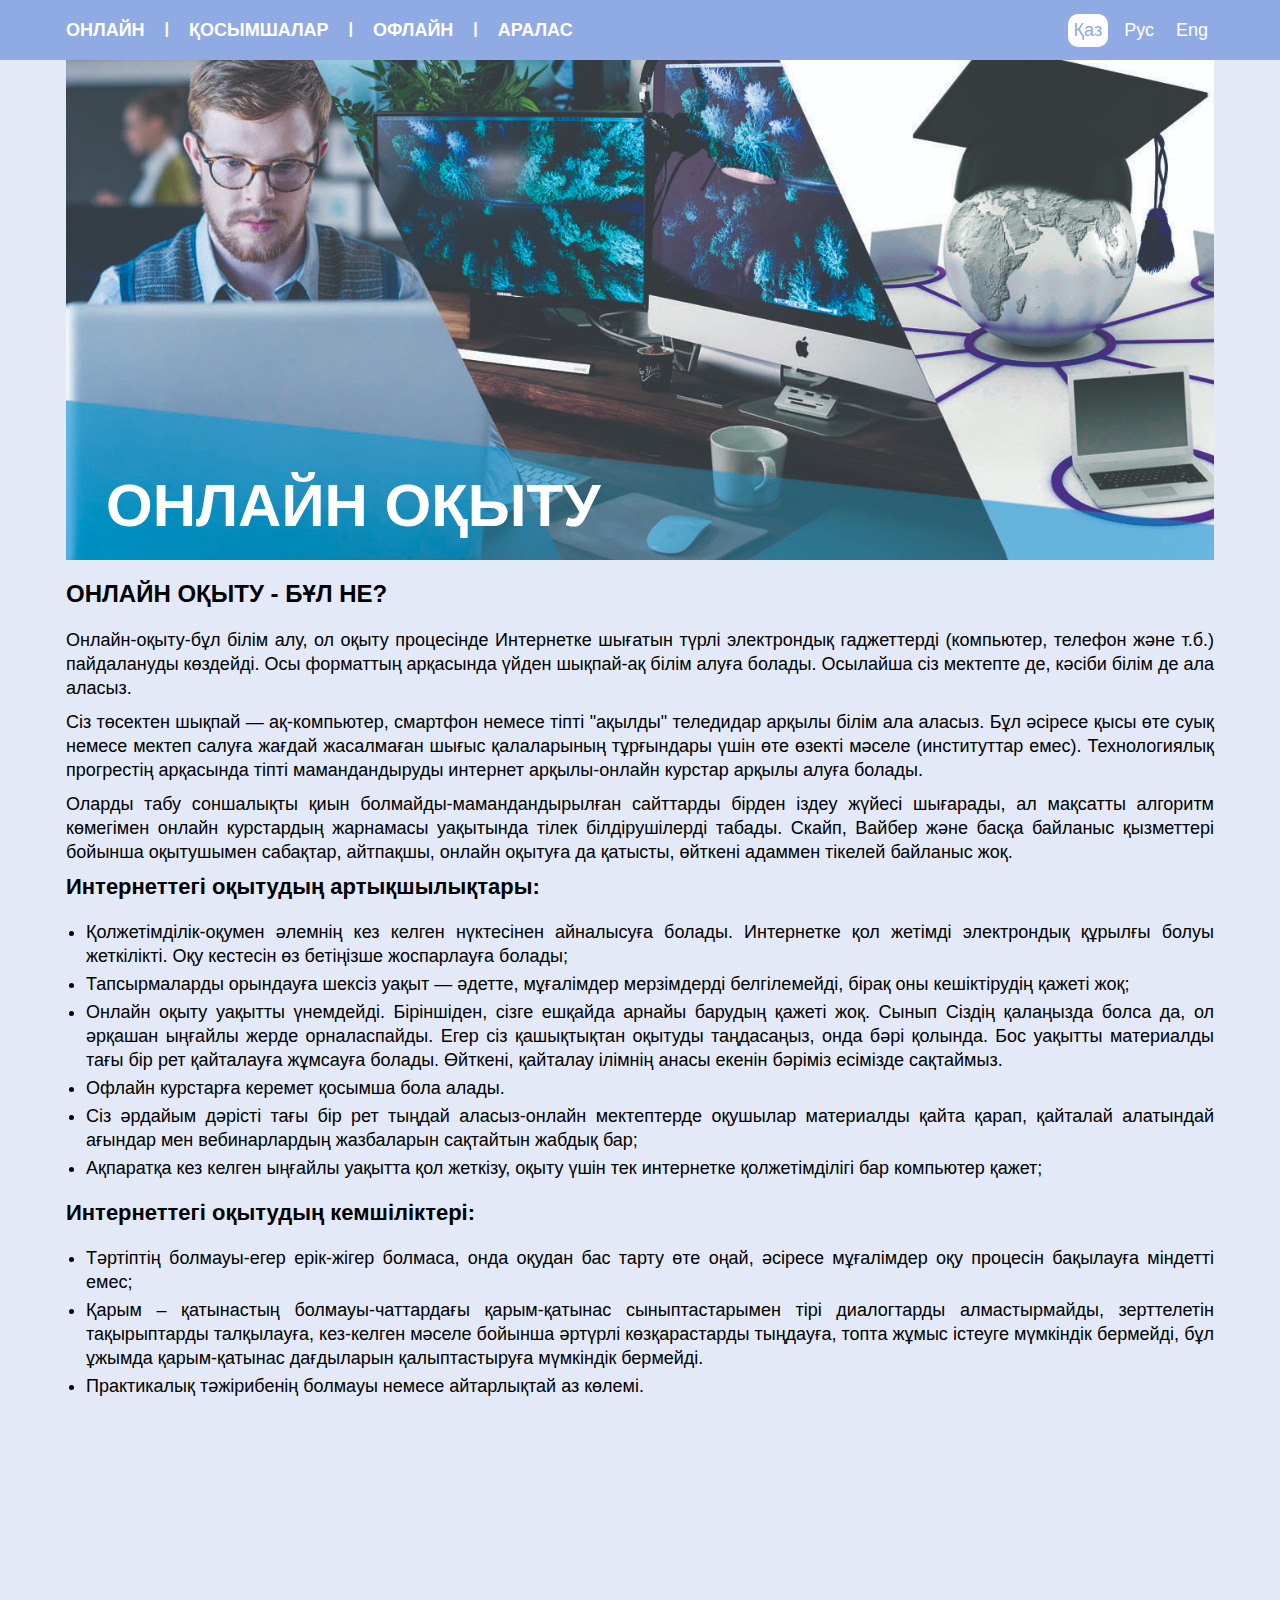
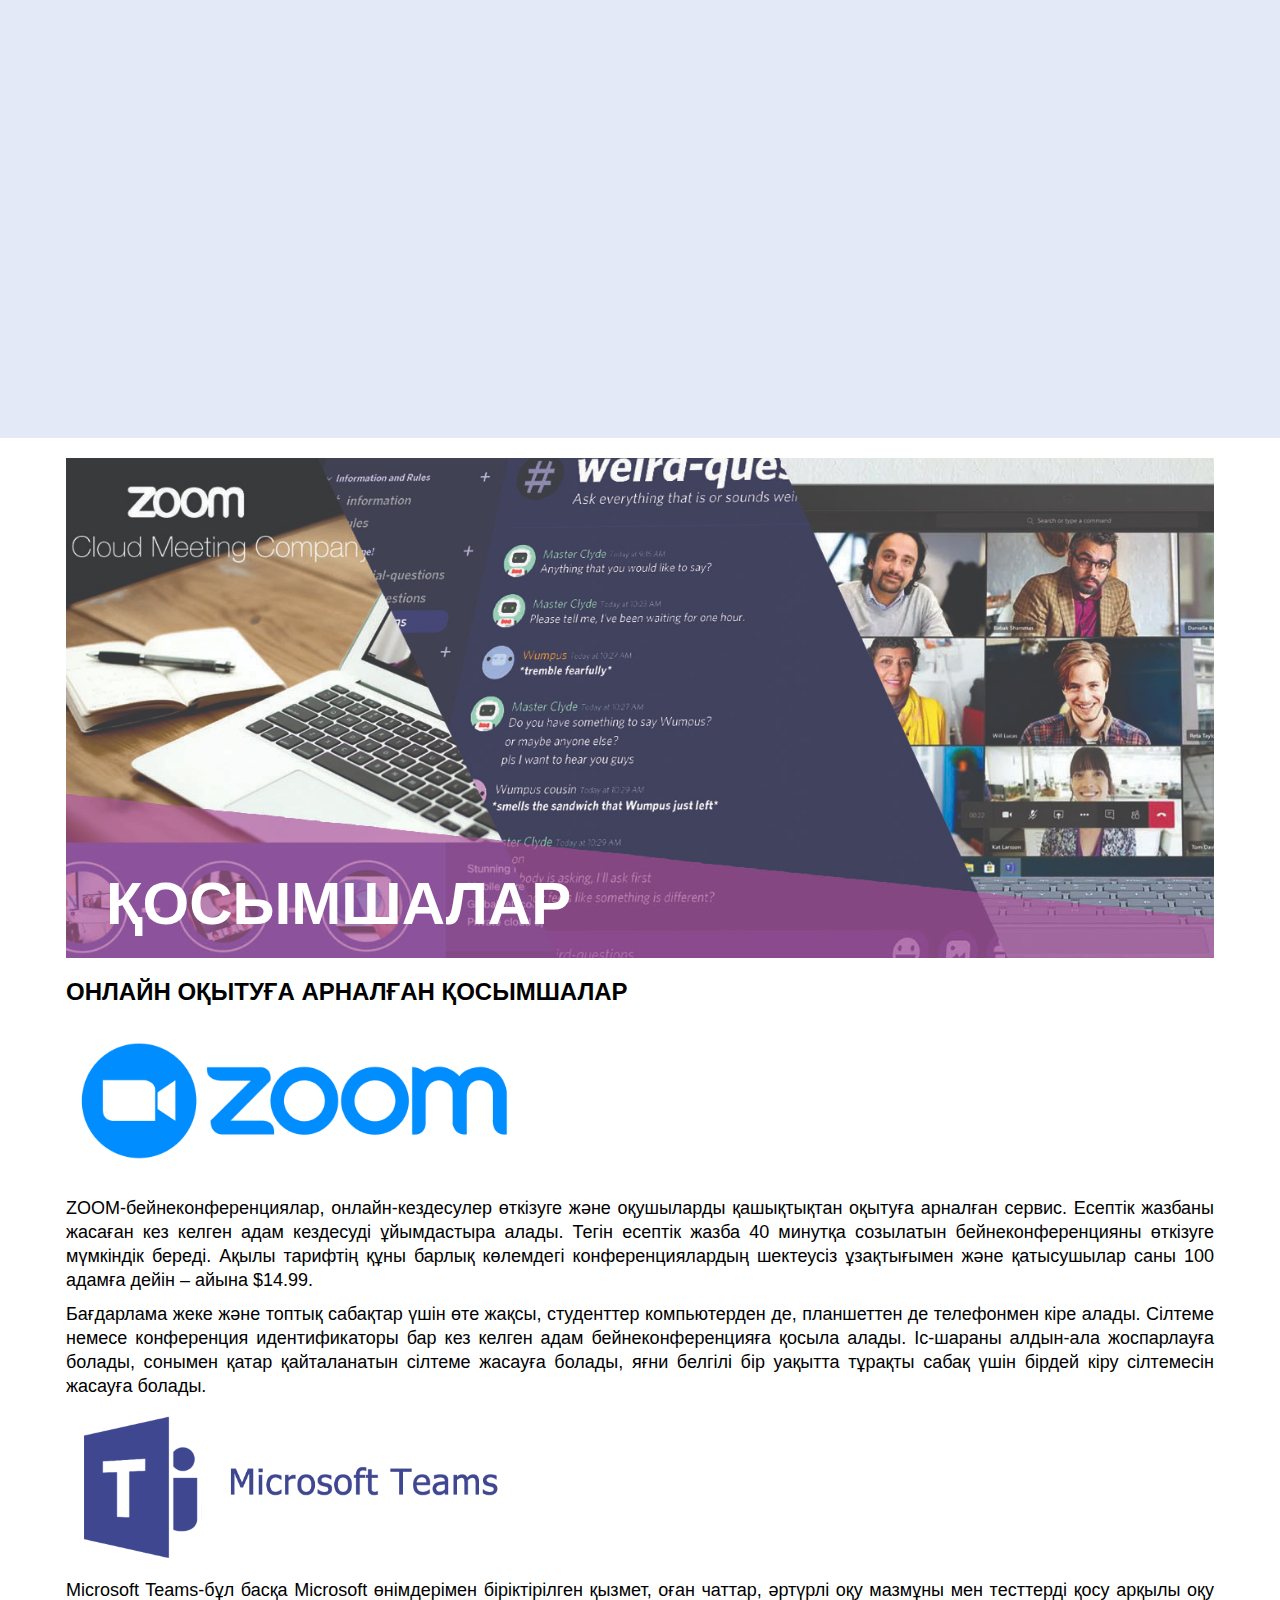
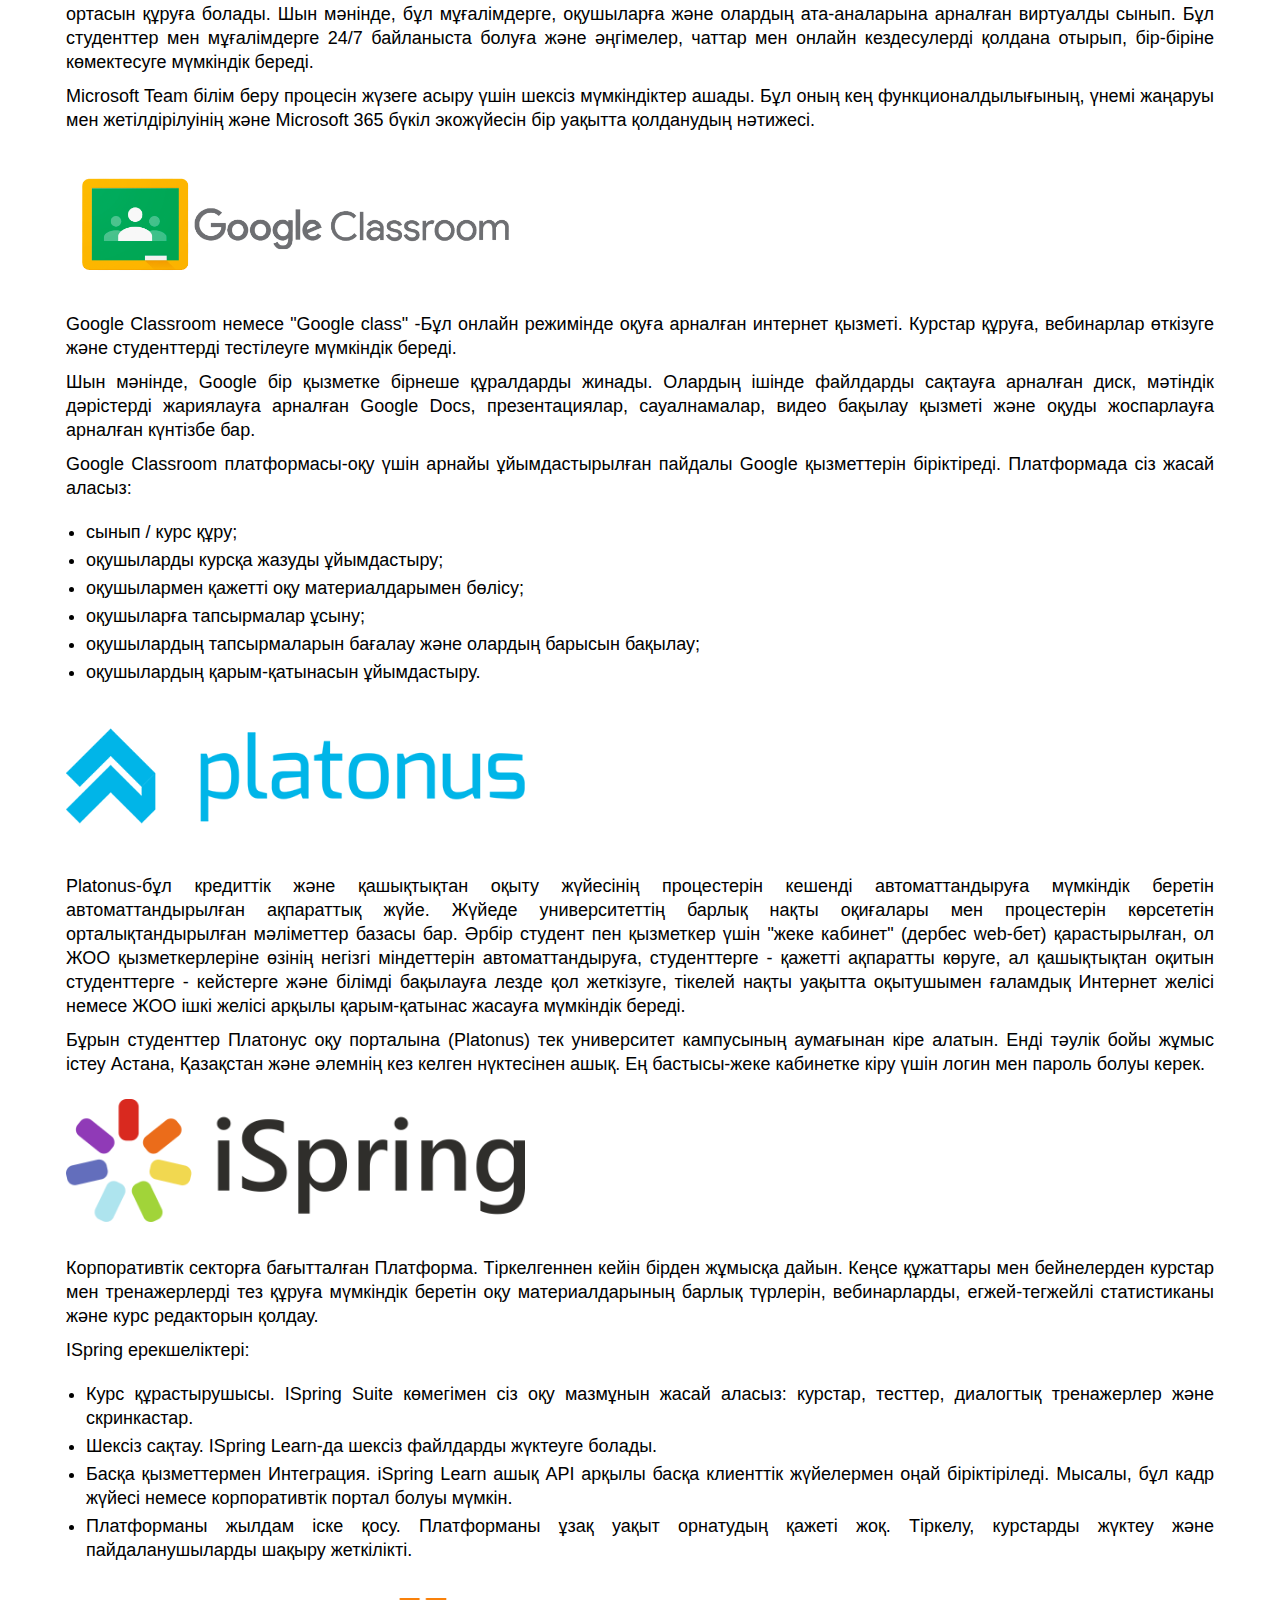
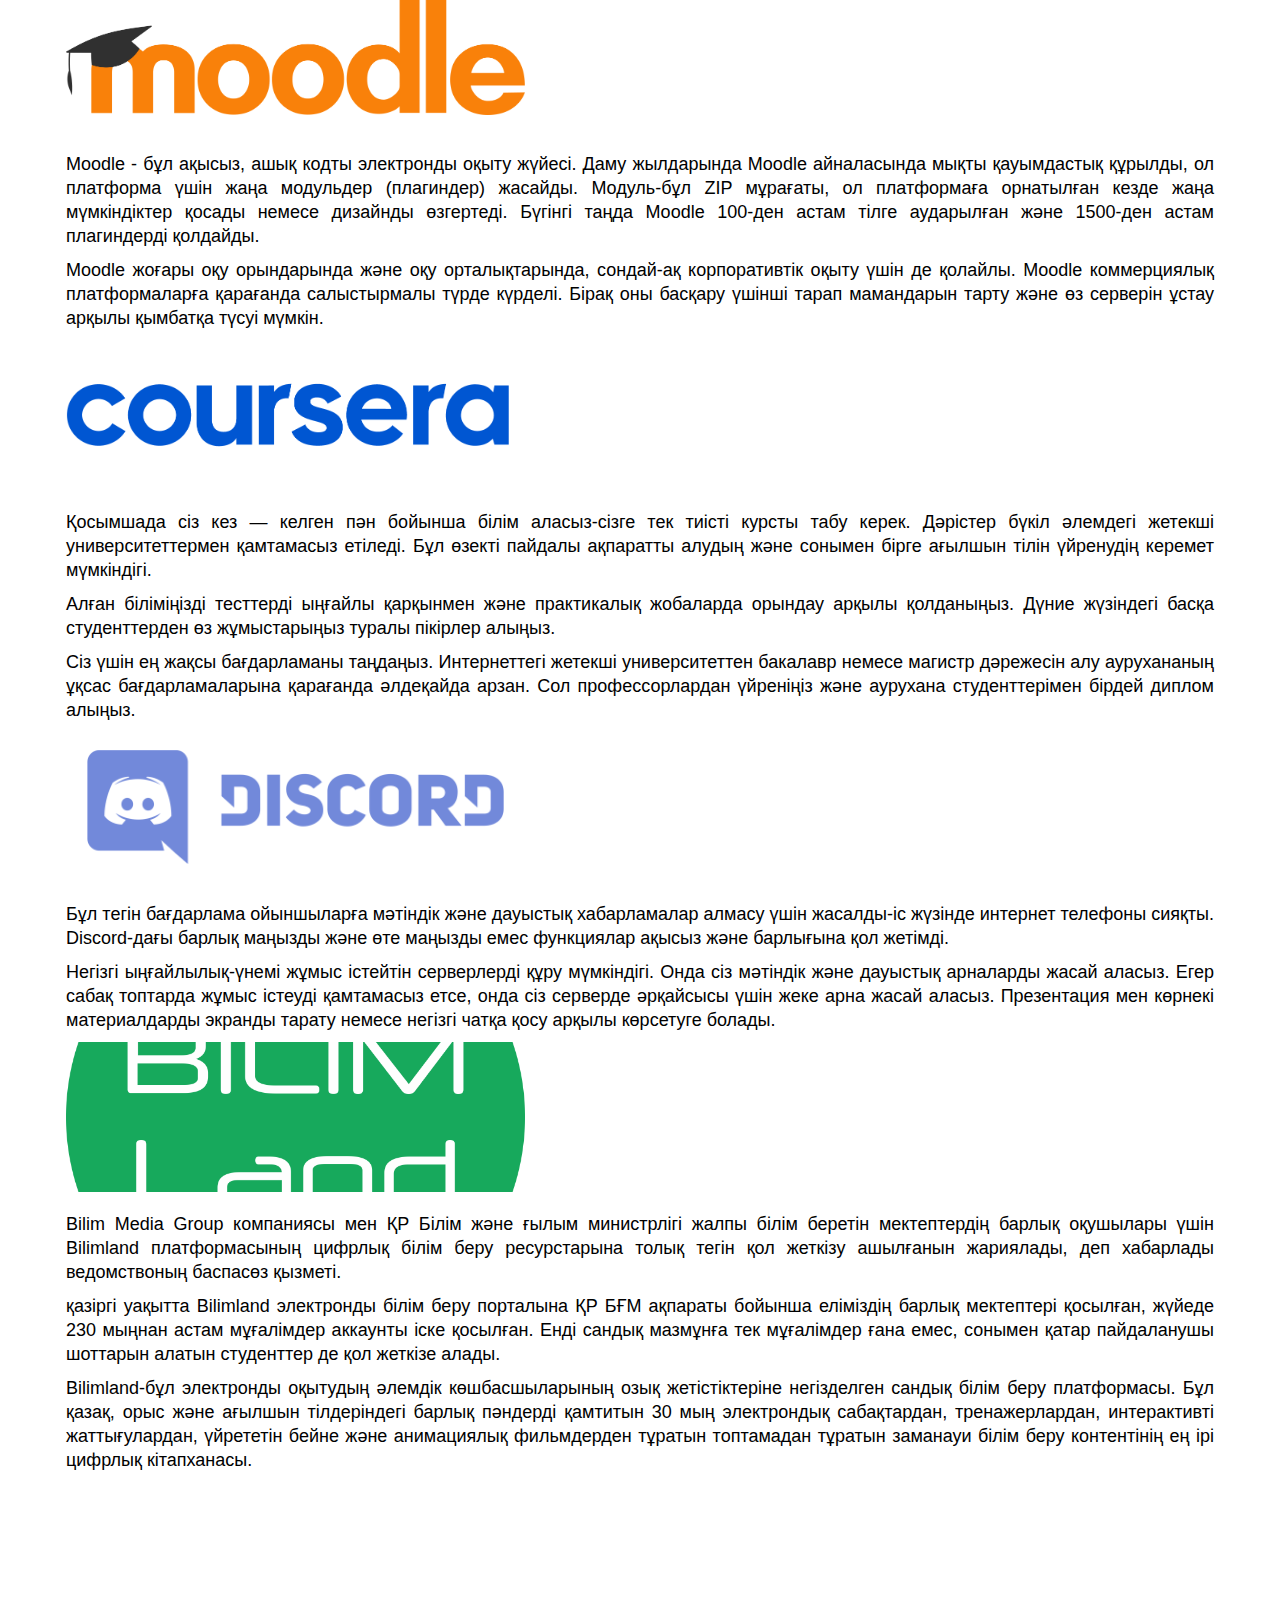
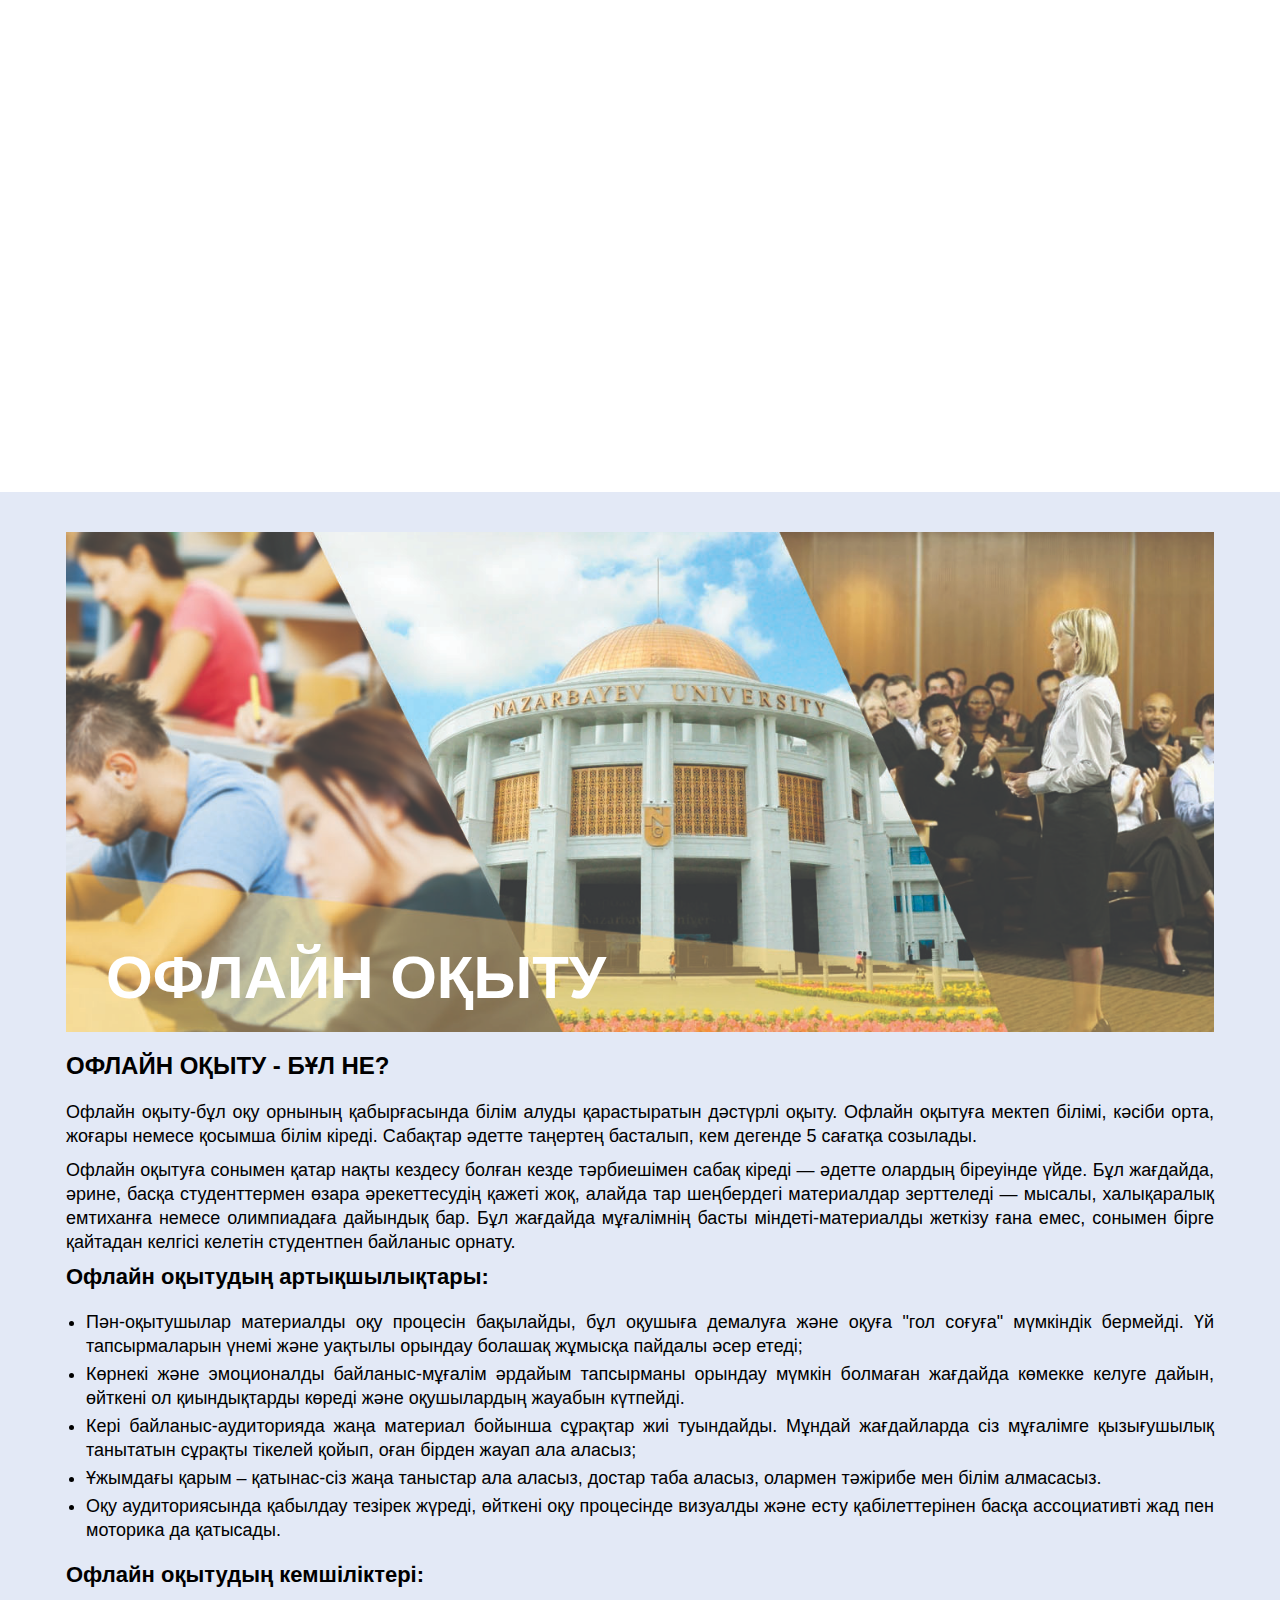
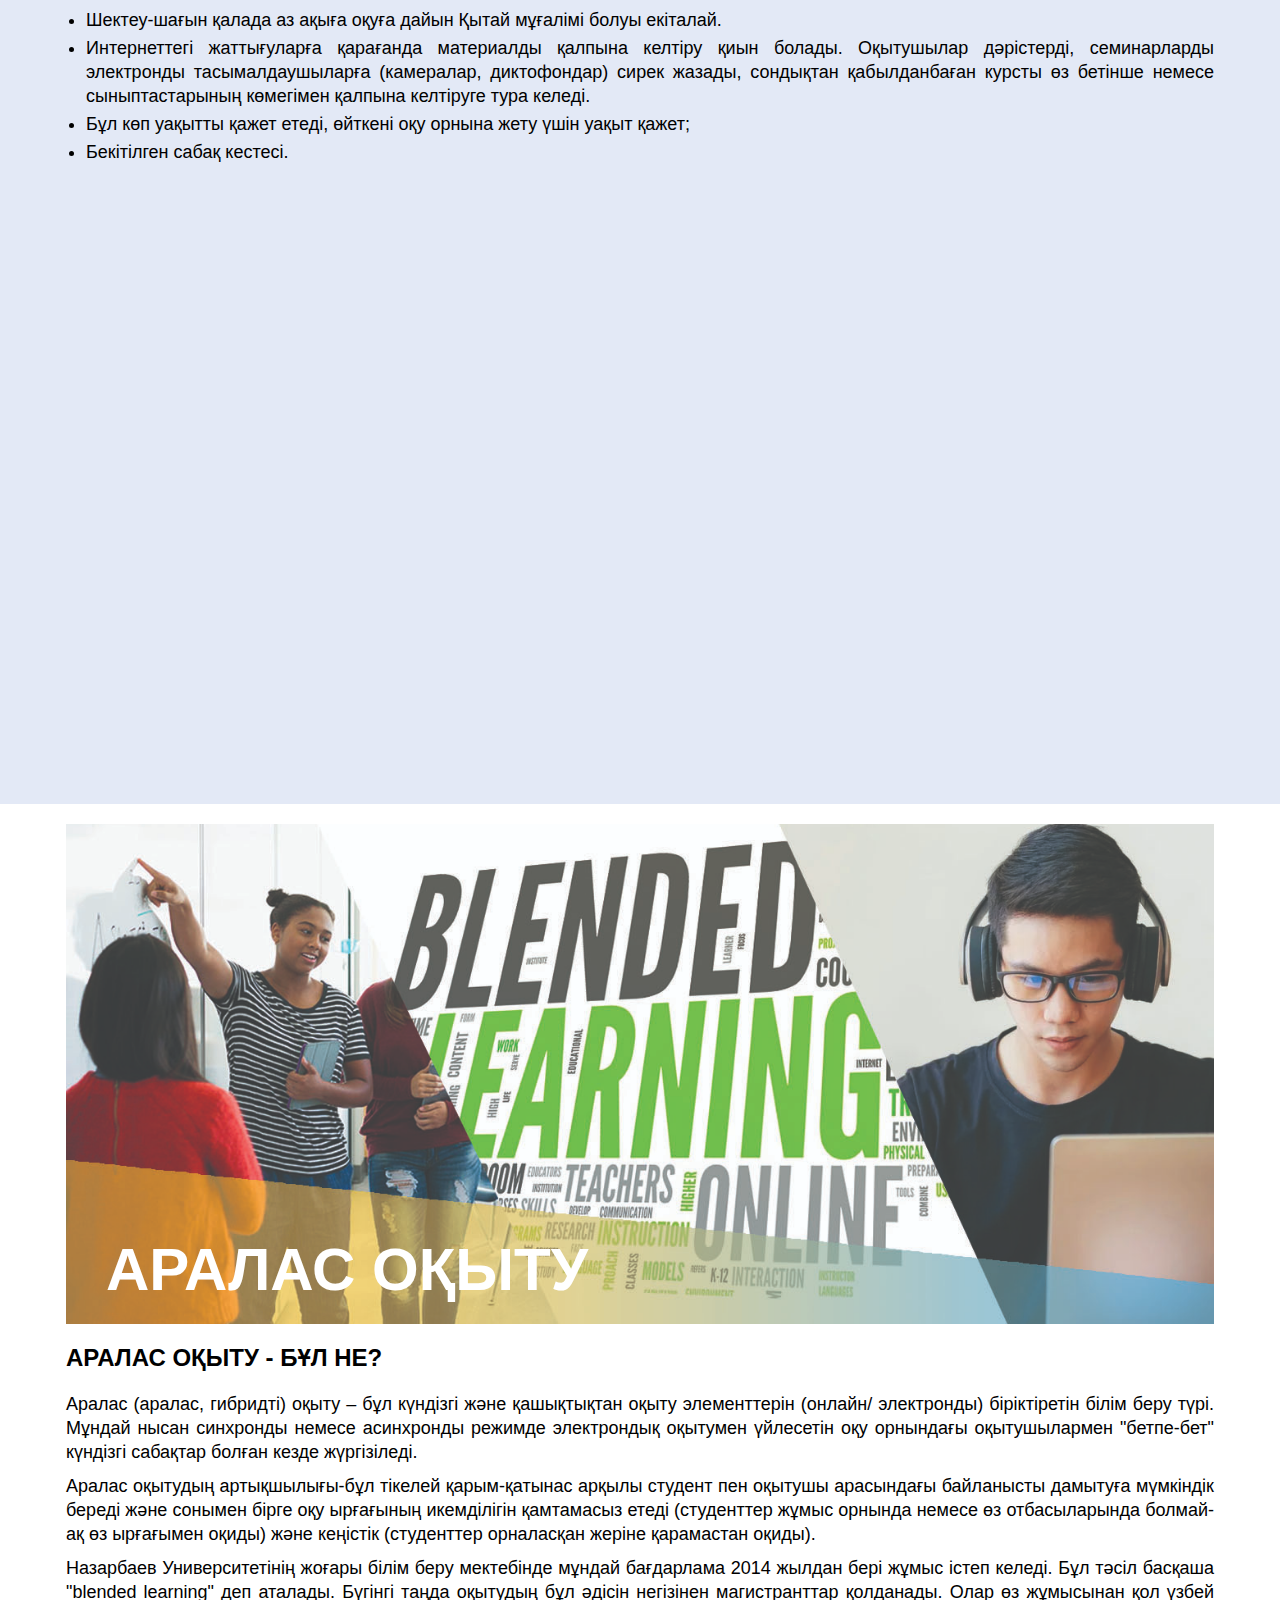
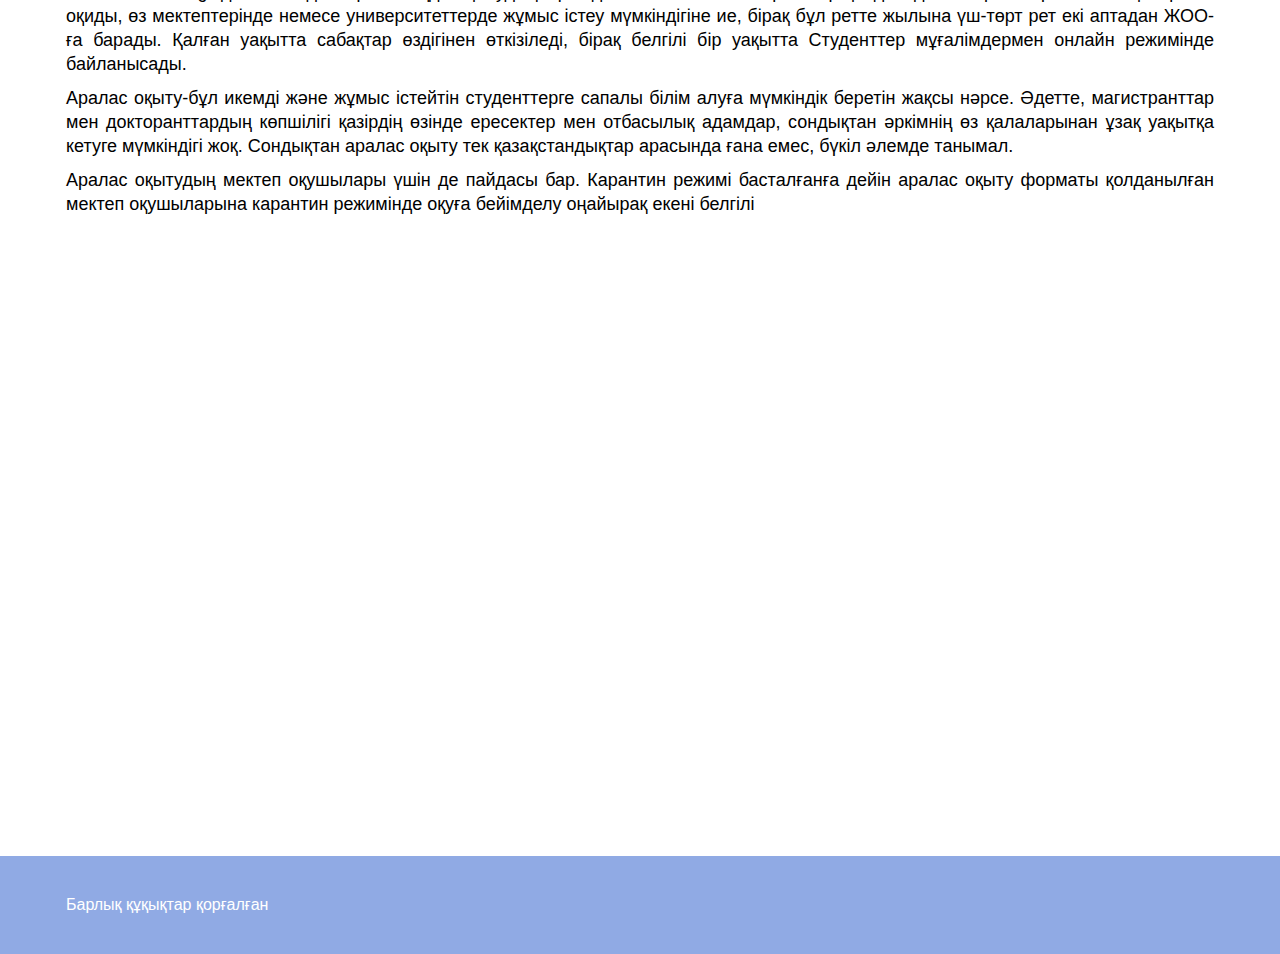
==== index.html @ ebb202b3 "bilimland" ====
<!DOCTYPE html>
<html lang="kz">

<head>
  <title>Document</title>
  <link rel="stylesheet" href="css/style.css">
  <meta charset="UTF-8">
  <meta name="viewport" content="width=device-width">
</head>

<body class="kz">
  <div class="wrapper">
    <header class="header">
      <div class="container">
        <div class="header__body">
          <div class="header__burger">
            <span></span>
          </div>
          <nav class="header__menu">
            <ul class="header__list">
              <li>
                <a href="#online" class="header__link">Онлайн</a>
              </li>
              <li class="header__border">|</li>
              <li>
                <a href="#apps" class="header__link">Қосымшалар</a>
              </li>
              <li class="header__border">|</li>
              <li>
                <a href="#offline" class="header__link">Офлайн</a>
              </li>
              <li class="header__border">|</li>
              <li>
                <a href="#combined" class="header__link">Аралас</a>
              </li>
            </ul>
          </nav>
          <div class="header__langs">
            <a href="/" class="header__lang active">Қаз</a>
            <a href="/ru/" class="header__lang">Рус</a>
            <a href="/en/" class="header__lang">Eng</a>
          </div>
        </div>
      </div>
    </header>
    <div class="main" id="online">
      <div class="container">
        <div class="content__image content__image-online">
          <p>Онлайн оқыту</p>
        </div>
        <h2 class="content__title">Онлайн оқыту - бұл не?</h2>
        <div class="content__text">
          <p>Онлайн-оқыту-бұл білім алу, ол оқыту процесінде Интернетке шығатын түрлі электрондық гаджеттерді (компьютер, телефон және т.б.) пайдалануды көздейді. Осы форматтың арқасында үйден шықпай-ақ білім алуға болады. Осылайша сіз мектепте де, кәсіби білім де ала аласыз.</p>
          <p>Сіз төсектен шықпай — ақ-компьютер, смартфон немесе тіпті "ақылды" теледидар арқылы білім ала аласыз. Бұл әсіресе қысы өте суық немесе мектеп салуға жағдай жасалмаған шығыс қалаларының тұрғындары үшін өте өзекті мәселе (институттар емес). Технологиялық прогрестің арқасында тіпті мамандандыруды интернет арқылы-онлайн курстар арқылы алуға болады.</p>
          <p>Оларды табу соншалықты қиын болмайды-мамандандырылған сайттарды бірден іздеу жүйесі шығарады, ал мақсатты алгоритм көмегімен онлайн курстардың жарнамасы уақытында тілек білдірушілерді табады. Скайп, Вайбер және басқа байланыс қызметтері бойынша оқытушымен сабақтар, айтпақшы, онлайн оқытуға да қатысты, өйткені адаммен тікелей байланыс жоқ.</p>
        </div>
        <h3 class="content__subtitle">Интернеттегі оқытудың артықшылықтары:</h3>
        <ul class="content__list">
          <li>Қолжетімділік-оқумен әлемнің кез келген нүктесінен айналысуға болады. Интернетке қол жетімді электрондық құрылғы болуы жеткілікті. Оқу кестесін өз бетіңізше жоспарлауға болады;</li>
          <li>Тапсырмаларды орындауға шексіз уақыт — әдетте, мұғалімдер мерзімдерді белгілемейді, бірақ оны кешіктірудің қажеті жоқ;</li>
          <li>Онлайн оқыту уақытты үнемдейді. Біріншіден, сізге ешқайда арнайы барудың қажеті жоқ. Сынып Сіздің қалаңызда болса да, ол әрқашан ыңғайлы жерде орналаспайды. Егер сіз қашықтықтан оқытуды таңдасаңыз, онда бәрі қолында. Бос уақытты материалды тағы бір рет қайталауға жұмсауға болады. Өйткені, қайталау ілімнің анасы екенін бәріміз есімізде сақтаймыз.</li>
          <li>Офлайн курстарға керемет қосымша бола алады.</li>
          <li>Сіз әрдайым дәрісті тағы бір рет тыңдай аласыз-онлайн мектептерде оқушылар материалды қайта қарап, қайталай алатындай ағындар мен вебинарлардың жазбаларын сақтайтын жабдық бар;</li>
          <li>Ақпаратқа кез келген ыңғайлы уақытта қол жеткізу, оқыту үшін тек интернетке қолжетімділігі бар компьютер қажет;</li>
        </ul>
        <h3 class="content__subtitle">Интернеттегі оқытудың кемшіліктері:</h3>
        <ul class="content__list">
          <li>Тәртіптің болмауы-егер ерік-жігер болмаса, онда оқудан бас тарту өте оңай, әсіресе мұғалімдер оқу процесін бақылауға міндетті емес;</li>
          <li>Қарым – қатынастың болмауы-чаттардағы қарым-қатынас сыныптастарымен тірі диалогтарды алмастырмайды, зерттелетін тақырыптарды талқылауға, кез-келген мәселе бойынша әртүрлі көзқарастарды тыңдауға, топта жұмыс істеуге мүмкіндік бермейді, бұл ұжымда қарым-қатынас дағдыларын қалыптастыруға мүмкіндік бермейді.</li>
          <li>Практикалық тәжірибенің болмауы немесе айтарлықтай аз көлемі.</li>
        </ul>
        <div class="video-container">
          <iframe width="100%" height="600px" src="https://www.youtube.com/embed/lWuGrKr_suE" title="YouTube video player" frameborder="0" allow="accelerometer; autoplay; clipboard-write; encrypted-media; gyroscope; picture-in-picture" allowfullscreen></iframe>
        </div>
      </div>
    </div>
    <div class="content" id="apps">
      <div class="container">
        <div class="content__image content__image-apps">
          <p>Қосымшалар</p>
        </div>
        <h2 class="content__title">Онлайн оқытуға арналған қосымшалар</h2>
        <a target="_blank" href="https://massaget.kz/layfstayl/zhadnama/61520/" class="content__icon-link">
          <div class="content__icon content__icon-zoom"></div>
        </a>
        <div class="content__text">
          <p>ZOOM-бейнеконференциялар, онлайн-кездесулер өткізуге және оқушыларды қашықтықтан оқытуға арналған сервис. Есептік жазбаны жасаған кез келген адам кездесуді ұйымдастыра алады. Тегін есептік жазба 40 минутқа созылатын бейнеконференцияны өткізуге мүмкіндік береді. Ақылы тарифтің құны барлық көлемдегі конференциялардың шектеусіз ұзақтығымен және қатысушылар саны 100 адамға дейін – айына $14.99.</p>
          <p>Бағдарлама жеке және топтық сабақтар үшін өте жақсы, студенттер компьютерден де, планшеттен де телефонмен кіре алады. Сілтеме немесе конференция идентификаторы бар кез келген адам бейнеконференцияға қосыла алады. Іс-шараны алдын-ала жоспарлауға болады, сонымен қатар қайталанатын сілтеме жасауға болады, яғни белгілі бір уақытта тұрақты сабақ үшін бірдей кіру сілтемесін жасауға болады.</p>
        </div>
        <a target="_blank" href="https://docs.microsoft.com/kk-kz/dynamics365/teams-integration/teams-integration" class="content__icon-link">
          <div class="content__icon content__icon-teams"></div>
        </a>
        <div class="content__text">
          <p>Microsoft Teams-бұл басқа Microsoft өнімдерімен біріктірілген қызмет, оған чаттар, әртүрлі оқу мазмұны мен тесттерді қосу арқылы оқу ортасын құруға болады. Шын мәнінде, бұл мұғалімдерге, оқушыларға және олардың ата-аналарына арналған виртуалды сынып. Бұл студенттер мен мұғалімдерге 24/7 байланыста болуға және әңгімелер, чаттар мен онлайн кездесулерді қолдана отырып, бір-біріне көмектесуге мүмкіндік береді.</p>
          <p>Microsoft Team білім беру процесін жүзеге асыру үшін шексіз мүмкіндіктер ашады. Бұл оның кең функционалдылығының, үнемі жаңаруы мен жетілдірілуінің және Microsoft 365 бүкіл экожүйесін бір уақытта қолданудың нәтижесі.</p>
        </div>
        <a target="_blank" href="https://kk.eferrit.com/google-classroom-%D1%82%D2%AF%D1%81%D1%96%D0%BD%D0%B4%D1%96%D1%80%D1%96%D0%BB%D0%B4%D1%96/" class="content__icon-link">
          <div class="content__icon content__icon-google"></div>
        </a>
        <div class="content__text">
          <p>Google Classroom немесе "Google class" -Бұл онлайн режимінде оқуға арналған интернет қызметі. Курстар құруға, вебинарлар өткізуге және студенттерді тестілеуге мүмкіндік береді.</p>
          <p>Шын мәнінде, Google бір қызметке бірнеше құралдарды жинады. Олардың ішінде файлдарды сақтауға арналған диск, мәтіндік дәрістерді жариялауға арналған Google Docs, презентациялар, сауалнамалар, видео бақылау қызметі және оқуды жоспарлауға арналған күнтізбе бар.</p>
          <p>Google Classroom платформасы-оқу үшін арнайы ұйымдастырылған пайдалы Google қызметтерін біріктіреді. Платформада сіз жасай аласыз:</p>
          <ul class="content__list">
            <li>сынып / курс құру;</li>
            <li>оқушыларды курсқа жазуды ұйымдастыру;</li>
            <li>оқушылармен қажетті оқу материалдарымен бөлісу;</li>
            <li>оқушыларға тапсырмалар ұсыну;</li>
            <li>оқушылардың тапсырмаларын бағалау және олардың барысын бақылау;</li>
            <li>оқушылардың қарым-қатынасын ұйымдастыру.</li>
          </ul>
        </div>
        <a target="_blank" href="https://www.kazutb.kz/kaz/obuchenie/rukovodstvo-dlya-raboty-v-platonus" class="content__icon-link">
          <div class="content__icon content__icon-platonus"></div>
        </a>
        <div class="content__text">
          <p>Platonus-бұл кредиттік және қашықтықтан оқыту жүйесінің процестерін кешенді автоматтандыруға мүмкіндік беретін автоматтандырылған ақпараттық жүйе. Жүйеде университеттің барлық нақты оқиғалары мен процестерін көрсететін орталықтандырылған мәліметтер базасы бар. Әрбір студент пен қызметкер үшін "жеке кабинет" (дербес web-бет) қарастырылған, ол ЖОО қызметкерлеріне өзінің негізгі міндеттерін автоматтандыруға, студенттерге - қажетті ақпаратты көруге, ал қашықтықтан оқитын студенттерге - кейстерге және білімді бақылауға лезде қол жеткізуге, тікелей нақты уақытта оқытушымен ғаламдық Интернет желісі немесе ЖОО ішкі желісі арқылы қарым-қатынас жасауға мүмкіндік береді.</p>
          <p>Бұрын студенттер Платонус оқу порталына (Platonus) тек университет кампусының аумағынан кіре алатын. Енді тәулік бойы жұмыс істеу Астана, Қазақстан және әлемнің кез келген нүктесінен ашық. Ең бастысы-жеке кабинетке кіру үшін логин мен пароль болуы керек.</p>
        </div>
        <a target="_blank" href="https://ust.kz/word/slaidtar_qury_jane_juieley_ispring_suite_8_programmasy-105997.html" class="content__icon-link">
          <div class="content__icon content__icon-ispring"></div>
        </a>
        <div class="content__text">
          <p>Корпоративтік секторға бағытталған Платформа. Тіркелгеннен кейін бірден жұмысқа дайын. Кеңсе құжаттары мен бейнелерден курстар мен тренажерлерді тез құруға мүмкіндік беретін оқу материалдарының барлық түрлерін, вебинарларды, егжей-тегжейлі статистиканы және курс редакторын қолдау.</p>
          <p>ISpring ерекшеліктері:</p>
          <ul class="content__list">
            <li>Курс құрастырушысы. ISpring Suite көмегімен сіз оқу мазмұнын жасай аласыз: курстар, тесттер, диалогтық тренажерлер және скринкастар.</li>
            <li>Шексіз сақтау. ISpring Learn-да шексіз файлдарды жүктеуге болады.</li>
            <li>Басқа қызметтермен Интеграция. iSpring Learn ашық API арқылы басқа клиенттік жүйелермен оңай біріктіріледі. Мысалы, бұл кадр жүйесі немесе корпоративтік портал болуы мүмкін.</li>
            <li>Платформаны жылдам іске қосу. Платформаны ұзақ уақыт орнатудың қажеті жоқ. Тіркелу, курстарды жүктеу және пайдаланушыларды шақыру жеткілікті.</li>
          </ul>
        </div>
        <a target="_blank" href="http://texob.ru/kz/products/moodle/" class="content__icon-link">
          <div class="content__icon content__icon-moodle"></div>
        </a>
        <div class="content__text">
          <p>Moodle - бұл ақысыз, ашық кодты электронды оқыту жүйесі. Даму жылдарында Moodle айналасында мықты қауымдастық құрылды, ол платформа үшін жаңа модульдер (плагиндер) жасайды. Модуль-бұл ZIP мұрағаты, ол платформаға орнатылған кезде жаңа мүмкіндіктер қосады немесе дизайнды өзгертеді. Бүгінгі таңда Moodle 100-ден астам тілге аударылған және 1500-ден астам плагиндерді қолдайды.</p>
          <p>Moodle жоғары оқу орындарында және оқу орталықтарында, сондай-ақ корпоративтік оқыту үшін де қолайлы. Moodle коммерциялық платформаларға қарағанда салыстырмалы түрде күрделі. Бірақ оны басқару үшінші тарап мамандарын тарту және өз серверін ұстау арқылы қымбатқа түсуі мүмкін.</p>
        </div>
        <a target="_blank" href="https://kk.wikipedia.org/wiki/Coursera" class="content__icon-link">
          <div class="content__icon content__icon-coursera"></div>
        </a>
        <div class="content__text">
          <p>Қосымшада сіз кез — келген пән бойынша білім аласыз-сізге тек тиісті курсты табу керек. Дәрістер бүкіл әлемдегі жетекші университеттермен қамтамасыз етіледі. Бұл өзекті пайдалы ақпаратты алудың және сонымен бірге ағылшын тілін үйренудің керемет мүмкіндігі.          </p>
          <p>Алған біліміңізді тесттерді ыңғайлы қарқынмен және практикалық жобаларда орындау арқылы қолданыңыз. Дүние жүзіндегі басқа студенттерден өз жұмыстарыңыз туралы пікірлер алыңыз.</p>
          <p>Сіз үшін ең жақсы бағдарламаны таңдаңыз. Интернеттегі жетекші университеттен бакалавр немесе магистр дәрежесін алу аурухананың ұқсас бағдарламаларына қарағанда әлдеқайда арзан. Сол профессорлардан үйреніңіз және аурухана студенттерімен бірдей диплом алыңыз.</p>
        </div>
        <a target="_blank" href="https://kasipkor.kz/?p=9465" class="content__icon-link">
          <div class="content__icon content__icon-discord"></div>
        </a>
        <div class="content__text">
          <p>Бұл тегін бағдарлама ойыншыларға мәтіндік және дауыстық хабарламалар алмасу үшін жасалды-іс жүзінде интернет телефоны сияқты. Discord-дағы барлық маңызды және өте маңызды емес функциялар ақысыз және барлығына қол жетімді.</p>
          <p>Негізгі ыңғайлылық-үнемі жұмыс істейтін серверлерді құру мүмкіндігі. Онда сіз мәтіндік және дауыстық арналарды жасай аласыз. Егер сабақ топтарда жұмыс істеуді қамтамасыз етсе, онда сіз серверде әрқайсысы үшін жеке арна жасай аласыз. Презентация мен көрнекі материалдарды экранды тарату немесе негізгі чатқа қосу арқылы көрсетуге болады.</p>
        </div>
        <a target="_blank" href="https://bilimland.com/kk" class="content__icon-link"> 
          <div class="content__icon content__icon-bilimland"></div> 
        </a> 
        <div class="content__text"> 
          <p> Bilim Media Group компаниясы мен ҚР Білім және ғылым министрлігі жалпы білім беретін мектептердің барлық оқушылары үшін Bilimland платформасының цифрлық білім беру ресурстарына толық тегін қол жеткізу ашылғанын жариялады, деп хабарлады ведомствоның баспасөз қызметі.</p> 
          <p> қазіргі уақытта Bilimland электронды білім беру порталына ҚР БҒМ ақпараты бойынша еліміздің барлық мектептері қосылған, жүйеде 230 мыңнан астам мұғалімдер аккаунты іске қосылған. Енді сандық мазмұнға тек мұғалімдер ғана емес, сонымен қатар пайдаланушы шоттарын алатын студенттер де қол жеткізе алады.</p> 
          <p> Bilimland-бұл электронды оқытудың әлемдік көшбасшыларының озық жетістіктеріне негізделген сандық білім беру платформасы. Бұл қазақ, орыс және ағылшын тілдеріндегі барлық пәндерді қамтитын 30 мың электрондық сабақтардан, тренажерлардан, интерактивті жаттығулардан, үйрететін бейне және анимациялық фильмдерден тұратын топтамадан тұратын заманауи білім беру контентінің ең ірі цифрлық кітапханасы.</p> 
        </div>
        <div class="video-container">
          <iframe width="100%" height="600px" src="https://www.youtube.com/embed/qX7onSlcpwU" title="YouTube video player" frameborder="0" allow="accelerometer; autoplay; clipboard-write; encrypted-media; gyroscope; picture-in-picture" allowfullscreen></iframe>
        </div>
      </div>
    </div>
  </div>
  <div class="content" id="offline">
    <div class="container">
      <div class="content__image content__image-offline">
        <p>Офлайн оқыту</p>
      </div>
      <h2 class="content__title">Офлайн оқыту - бұл не?</h2>
      <div class="content__text">
        <p>Офлайн оқыту-бұл оқу орнының қабырғасында білім алуды қарастыратын дәстүрлі оқыту. Офлайн оқытуға мектеп білімі, кәсіби орта, жоғары немесе қосымша білім кіреді. Сабақтар әдетте таңертең басталып, кем дегенде 5 сағатқа созылады. </p>
        <p>Офлайн оқытуға сонымен қатар нақты кездесу болған кезде тәрбиешімен сабақ кіреді — әдетте олардың біреуінде үйде. Бұл жағдайда, әрине, басқа студенттермен өзара әрекеттесудің қажеті жоқ, алайда тар шеңбердегі материалдар зерттеледі — мысалы, халықаралық емтиханға немесе олимпиадаға дайындық бар. Бұл жағдайда мұғалімнің басты міндеті-материалды жеткізу ғана емес, сонымен бірге қайтадан келгісі келетін студентпен байланыс орнату.</p>
      </div>
      <h3 class="content__subtitle">Офлайн оқытудың артықшылықтары:</h3>
      <ul class="content__list">
        <li>Пән-оқытушылар материалды оқу процесін бақылайды, бұл оқушыға демалуға және оқуға "гол соғуға" мүмкіндік бермейді. Үй тапсырмаларын үнемі және уақтылы орындау болашақ жұмысқа пайдалы әсер етеді;</li>
        <li>Көрнекі және эмоционалды байланыс-мұғалім әрдайым тапсырманы орындау мүмкін болмаған жағдайда көмекке келуге дайын, өйткені ол қиындықтарды көреді және оқушылардың жауабын күтпейді.</li>
        <li>Кері байланыс-аудиторияда жаңа материал бойынша сұрақтар жиі туындайды. Мұндай жағдайларда сіз мұғалімге қызығушылық танытатын сұрақты тікелей қойып, оған бірден жауап ала аласыз;</li>
        <li>Ұжымдағы қарым – қатынас-сіз жаңа таныстар ала аласыз, достар таба аласыз, олармен тәжірибе мен білім алмасасыз.</li>
        <li>Оқу аудиториясында қабылдау тезірек жүреді, өйткені оқу процесінде визуалды және есту қабілеттерінен басқа ассоциативті жад пен моторика да қатысады.</li>
      </ul>
      <h3 class="content__subtitle">Офлайн оқытудың кемшіліктері:</h3>
      <ul class="content__list">
        <li>Шектеу-шағын қалада аз ақыға оқуға дайын Қытай мұғалімі болуы екіталай.</li>
        <li>Интернеттегі жаттығуларға қарағанда материалды қалпына келтіру қиын болады. Оқытушылар дәрістерді, семинарларды электронды тасымалдаушыларға (камералар, диктофондар) сирек жазады, сондықтан қабылданбаған курсты өз бетінше немесе сыныптастарының көмегімен қалпына келтіруге тура келеді.</li>
        <li>Бұл көп уақытты қажет етеді, өйткені оқу орнына жету үшін уақыт қажет;</li>
        <li>Бекітілген сабақ кестесі.</li>
      </ul>
      <div class="video-container">
        <iframe width="100%" height="600px" src="https://www.youtube.com/embed/UZVm1txnNyk" title="YouTube video player" frameborder="0" allow="accelerometer; autoplay; clipboard-write; encrypted-media; gyroscope; picture-in-picture" allowfullscreen></iframe>
      </div>
    </div>
  </div>
  <div class="content" id="combined">
    <div class="container">
      <div class="content__image content__image-combined">
        <p>Аралас оқыту</p>
      </div>
      <h2 class="content__title">Аралас оқыту - бұл не?</h2>
      <div class="content__text">
        <p>Аралас (аралас, гибридті) оқыту – бұл күндізгі және қашықтықтан оқыту элементтерін (онлайн/ электронды) біріктіретін білім беру түрі. Мұндай нысан синхронды немесе асинхронды режимде электрондық оқытумен үйлесетін оқу орнындағы оқытушылармен "бетпе-бет" күндізгі сабақтар болған кезде жүргізіледі.</p>
        <p>Аралас оқытудың артықшылығы-бұл тікелей қарым-қатынас арқылы студент пен оқытушы арасындағы байланысты дамытуға мүмкіндік береді және сонымен бірге оқу ырғағының икемділігін қамтамасыз етеді (студенттер жұмыс орнында немесе өз отбасыларында болмай-ақ өз ырғағымен оқиды) және кеңістік (студенттер орналасқан жеріне қарамастан оқиды).</p>
        <p>Назарбаев Университетінің жоғары білім беру мектебінде мұндай бағдарлама 2014 жылдан бері жұмыс істеп келеді. Бұл тәсіл басқаша "blended learning" деп аталады. Бүгінгі таңда оқытудың бұл әдісін негізінен магистранттар қолданады. Олар өз жұмысынан қол үзбей оқиды, өз мектептерінде немесе университеттерде жұмыс істеу мүмкіндігіне ие, бірақ бұл ретте жылына үш-төрт рет екі аптадан ЖОО-ға барады. Қалған уақытта сабақтар өздігінен өткізіледі, бірақ белгілі бір уақытта Студенттер мұғалімдермен онлайн режимінде байланысады.</p>
        <p>Аралас оқыту-бұл икемді және жұмыс істейтін студенттерге сапалы білім алуға мүмкіндік беретін жақсы нәрсе. Әдетте, магистранттар мен докторанттардың көпшілігі қазірдің өзінде ересектер мен отбасылық адамдар, сондықтан әркімнің өз қалаларынан ұзақ уақытқа кетуге мүмкіндігі жоқ. Сондықтан аралас оқыту тек қазақстандықтар арасында ғана емес, бүкіл әлемде танымал.</p>
        <p>Аралас оқытудың мектеп оқушылары үшін де пайдасы бар. Карантин режимі басталғанға дейін аралас оқыту форматы қолданылған мектеп оқушыларына карантин режимінде оқуға бейімделу оңайырақ екені белгілі</p>
      </div>
      <div class="video-container">
        <iframe width="100%" height="600px" src="https://www.youtube.com/embed/0QVJA9iMNcU" title="YouTube video player" frameborder="0" allow="accelerometer; autoplay; clipboard-write; encrypted-media; gyroscope; picture-in-picture" allowfullscreen></iframe>
      </div>
    </div>
  </div>
  <footer class="footer">
    <div class="container">
      <p>Барлық құқықтар қорғалған</p>
    </div>
  </footer>
  <!-- jQuery -->
  <script src="https://code.jquery.com/jquery-3.6.0.slim.min.js" integrity="sha256-u7e5khyithlIdTpu22PHhENmPcRdFiHRjhAuHcs05RI=" crossorigin="anonymous"></script>
  <!-- js -->
  <script src="js/script.js"></script>
</body>

</html>
---- css/style.css ----
@font-face {
  font-family: 'Gotham Pro';
  src: url("../fonts/GothamPro.eot");
  src: local("Gotham Pro"), local("GothamPro"), url("../fonts/GothamPro.eot?#iefix") format("embedded-opentype"), url("../fonts/GothamPro.woff") format("woff"), url("../fonts/GothamPro.ttf") format("truetype");
  font-weight: normal;
  font-style: normal; }
@font-face {
  font-family: 'Gotham Pro';
  src: url("../fonts/GothamPro-Bold.eot");
  src: local("Gotham Pro"), local("GothamPro-Bold"), url("../fonts/GothamPro-Bold.eot?#iefix") format("embedded-opentype"), url("../fonts/GothamPro-Bold.woff") format("woff"), url("../fonts/GothamPro-Bold.ttf") format("truetype");
  font-weight: bold;
  font-style: normal; }
*, *:before, *:after {
  padding: 0;
  margin: 0;
  bottom: 0;
  box-sizing: border-box; }

html, body {
  height: 100%;
  font-family: 'Gotham Pro'; }

.kz {
  font-family: "Gill Sans", sans-serif; }

.container {
  max-width: 1180px;
  margin: 0 auto;
  padding: 0 16px; }

.header {
  position: fixed;
  width: 100%;
  top: 0;
  left: 0;
  z-index: 50;
  height: 60px; }

.header:before {
  content: '';
  position: absolute;
  top: 0;
  left: 0;
  width: 100%;
  height: 100%;
  background-color: #90aae4;
  z-index: 2; }

.header__body {
  position: relative;
  display: flex;
  justify-content: space-between;
  align-items: center;
  height: 60px; }

.header__langs {
  display: flex;
  font-size: 18px;
  color: #fff;
  z-index: 3; }
  .header__langs a {
    color: #fff;
    text-decoration: none; }

.header__lang {
  margin: 0 0 0 10px;
  padding: 6px;
  border-radius: 50%;
  display: flex;
  justify-content: center;
  align-items: center; }

.header__lang.active {
  color: #90aae4;
  background: #fff;
  border-radius: 10px; }

.header__burger {
  display: none; }

.header__list {
  display: flex;
  position: relative;
  z-index: 2; }
  .header__list li {
    list-style: none;
    margin: 0 20px 0 0;
    font-weight: bold;
    color: #fff; }

.header__link {
  color: #fff;
  text-transform: uppercase;
  font-size: 18px;
  text-decoration: none;
  font-weight: bold; }

.main {
  padding-top: 60px;
  padding-bottom: 40px;
  background: #e3e9f6; }

.main__img {
  width: 100%; }

.content {
  margin-top: -20px;
  padding: 40px 0; }
  .content:nth-child(even) {
    background: #e3e9f6; }

.content__icon {
  width: 40%;
  height: 150px; }
  .content__icon-link {
    display: block;
    margin-bottom: 20px; }
  .content__icon-teams {
    background: url("../img/microsoft-teams-logo.png") 0 50%/100% auto no-repeat; }
  .content__icon-zoom {
    background: url("../img/logo-zoom.png") 0 50%/100% auto no-repeat; }
  .content__icon-platonus {
    background: url("../img/platonus.png") 0 50%/100% auto no-repeat; }
  .content__icon-google {
    background: url("../img/google-classroom.png") 0 50%/100% auto no-repeat; }
  .content__icon-ispring {
    background: url("../img/ispring.png") 0 50%/100% auto no-repeat; }
  .content__icon-moodle {
    background: url("../img/moodle.png") 0 50%/100% auto no-repeat; }
  .content__icon-coursera {
    background: url("../img/coursera.png") 0 50%/100% auto no-repeat; }
  .content__icon-discord {
    background: url("../img/discord.png") 0 50%/100% auto no-repeat; }
  .content__icon-bilimland {
    background: url("../img/bilimland.png") 0 50%/100% auto no-repeat; }

.content__image {
  position: relative;
  width: 100%;
  height: 500px; }
  .content__image-online {
    background: url("../img/online-bg.jpg") 0 50%/100% auto no-repeat; }
  .content__image-offline {
    background: url("../img/offline-bg.jpg") 0 50%/100% auto no-repeat; }
  .content__image-combined {
    background: url("../img/combined-bg.jpg") 0 50%/100% auto no-repeat; }
  .content__image-apps {
    background: url("../img/apps-bg.jpg") 0 50%/100% auto no-repeat; }
  .content__image p {
    position: absolute;
    bottom: 20px;
    left: 40px;
    font-size: 60px;
    text-transform: uppercase;
    font-weight: bold;
    color: #fff; }

.content__title {
  margin: 20px 0;
  text-transform: uppercase;
  font-size: 24px; }

.content__subtitle {
  font-size: 22px; }

.content__text {
  font-size: 18px;
  line-height: 24px; }
  .content__text p {
    text-align: justify;
    margin-bottom: 10px; }

.content__list {
  font-size: 18px;
  margin: 20px 0 20px 20px; }
  .content__list li {
    text-align: justify;
    line-height: 24px;
    margin-bottom: 4px; }

.video-container {
  overflow: hidden;
  position: relative;
  min-height: 560px;
  width: 80%;
  margin: 0 auto;
  margin-top: 40px; }

.video-container video, .video-container iframe {
  position: absolute;
  border: 0;
  height: 100%;
  left: 0;
  top: 0;
  width: 100%; }

@media screen and (max-width: 65.9375em) {
  .video-container {
    min-height: 460px;
    width: 90%; } }
@media screen and (max-width: 39.9375em) {
  .video-container {
    min-height: 240px;
    width: 100%; } }
.footer {
  color: #fff;
  background: #90aae4;
  padding: 40px 0; }

@media (max-width: 1240px) {
  .container {
    max-width: 940px; }

  .content__title {
    font-size: 26px; }

  .content__text {
    font-size: 18px; }

  .content__image p {
    bottom: 40px; } }
@media (max-width: 1023px) {
  .container {
    max-width: 780px; }

  .content__image {
    height: 400px; }
    .content__image p {
      font-size: 48px;
      bottom: 30px; } }
@media (max-width: 767px) {
  body.lock {
    overflow: hidden; }

  .header {
    height: 60px; }

  .header__body {
    height: 60px; }

  .header__logo {
    flex: 0 0 48px; }

  .header__burger {
    display: block;
    position: relative;
    width: 40px;
    height: 26px;
    z-index: 3; }
    .header__burger:before, .header__burger:after {
      content: '';
      background: #fff;
      position: absolute;
      width: 100%;
      height: 3px;
      left: 0;
      transition: all 0.3s ease 0s; }
    .header__burger span {
      position: absolute;
      background: #fff;
      left: 0;
      width: 100%;
      height: 3px;
      top: 12px;
      transition: all 0.3s ease 0s; }
    .header__burger:before {
      top: 0; }
    .header__burger:after {
      bottom: 0; }
    .header__burger.active:before {
      transform: rotate(45deg);
      top: 11px; }
    .header__burger.active:after {
      transform: rotate(-45deg);
      bottom: 11px; }
    .header__burger.active span {
      transform: scale(0); }

  .header__menu {
    position: fixed;
    top: -100%;
    left: 0;
    width: 100%;
    height: 100%;
    overflow: auto;
    background-color: #b9d4ea;
    padding: 80px 10px 20px 20px;
    transition: all 0.3s ease 0s; }
    .header__menu.active {
      top: 0; }

  .header__list {
    display: block; }
    .header__list li {
      margin: 0 0 20px 0; }

  .header__link {
    font-size: 24px; }

  .header__border {
    display: none; }

  .main {
    padding-top: 70px; }

  .content__icon {
    width: 300px;
    height: 80px; }

  .content__image {
    height: 280px; }
    .content__image p {
      display: none; } }
@media (max-width: 520px) {
  .content__image {
    height: 220px; } }

/*# sourceMappingURL=style.css.map */
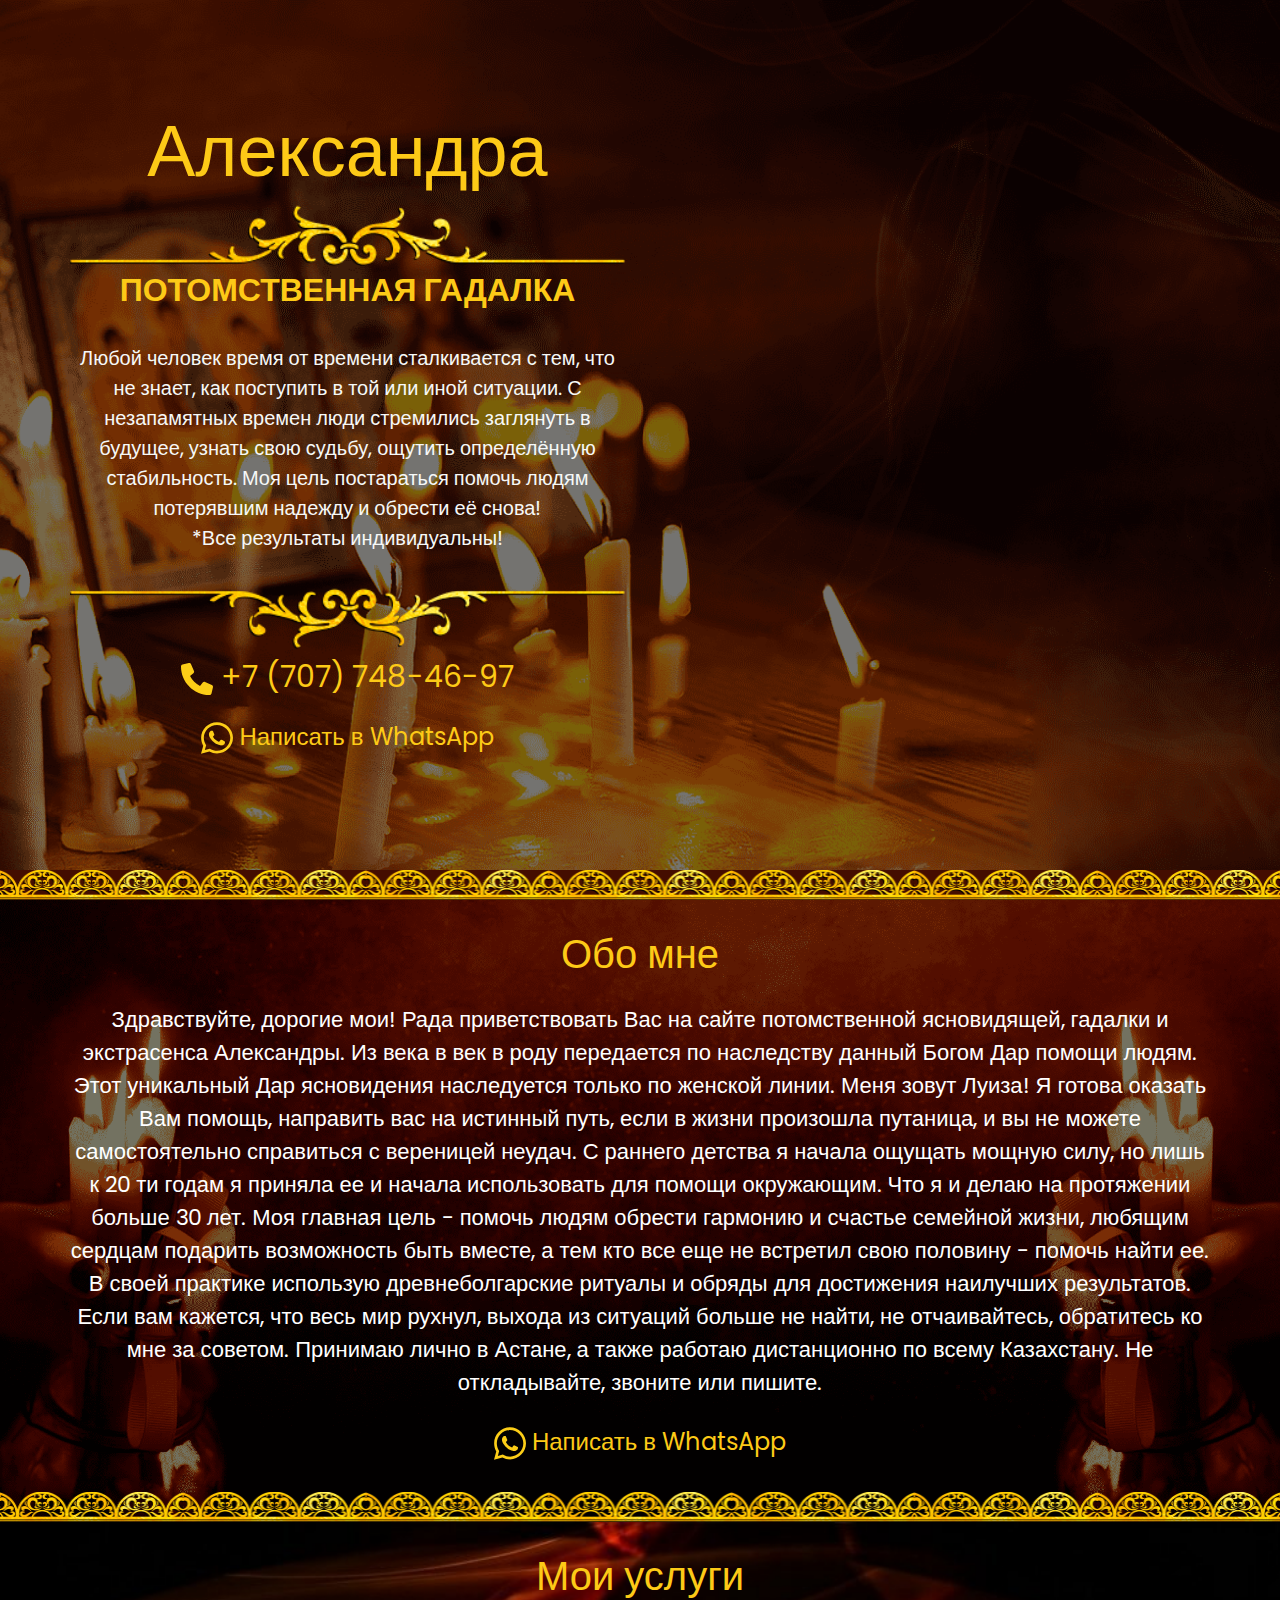
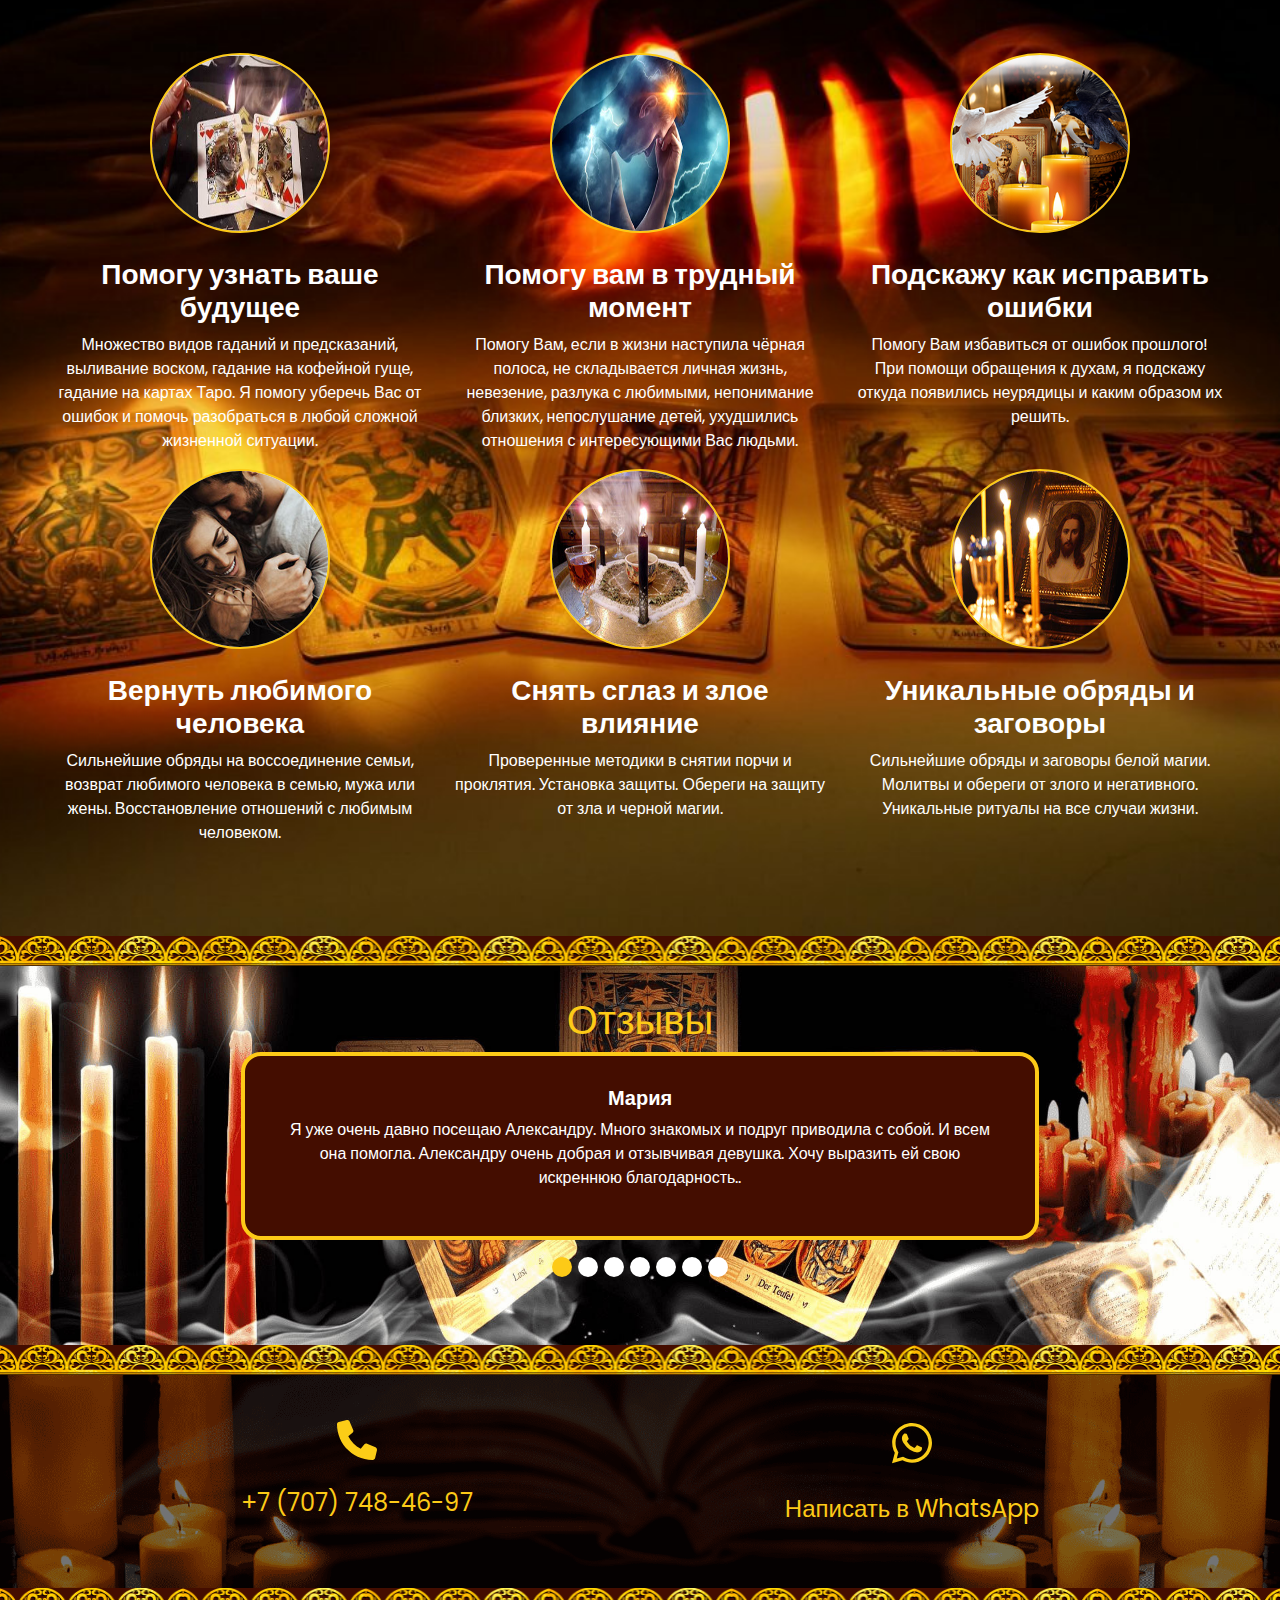
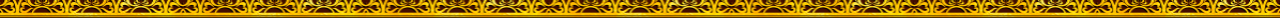
==== commit 3a4923c3: "поменял сайт на другой" ====
--- a/index.html
+++ b/index.html
@@ -1,228 +1,372 @@
 <!DOCTYPE html>
-<html lang="kz">
+<html>
 
 <head>
-  <title>Document</title>
-  <link rel="stylesheet" href="css/style.css">
-  <meta charset="UTF-8">
-  <meta name="viewport" content="width=device-width">
+  <!-- Basic -->
+  <meta charset="utf-8" />
+  <meta http-equiv="X-UA-Compatible" content="IE=edge" />
+  <!-- Mobile Metas -->
+  <meta name="viewport" content="width=device-width, initial-scale=1, shrink-to-fit=no" />
+  <!-- Site Metas -->
+  <meta name="keywords" content="" />
+  <meta name="description" content="" />
+  <meta name="author" content="" />
+
+  <title>Petology</title>
+
+  <!-- slider stylesheet -->
+  <link rel="stylesheet" type="text/css"
+    href="https://cdnjs.cloudflare.com/ajax/libs/OwlCarousel2/2.1.3/assets/owl.carousel.min.css" />
+
+  <!-- bootstrap core css -->
+  <link rel="stylesheet" type="text/css" href="css/bootstrap.css" />
+
+  <!-- fonts style -->
+  <link href="https://fonts.googleapis.com/css?family=Dosis:400,500|Poppins:400,700&display=swap" rel="stylesheet">
+  <!-- Custom styles for this template -->
+  <link href="css/style.css" rel="stylesheet" />
+  <!-- responsive style -->
+  <link href="css/responsive.css" rel="stylesheet" />
 </head>
 
-<body class="kz">
-  <div class="wrapper">
-    <header class="header">
+<body>
+  <div class="hero_area">
+    <!-- slider section -->
+    <section class=" slider_section position-relative">
       <div class="container">
-        <div class="header__body">
-          <div class="header__burger">
-            <span></span>
-          </div>
-          <nav class="header__menu">
-            <ul class="header__list">
-              <li>
-                <a href="#online" class="header__link">Онлайн</a>
-              </li>
-              <li class="header__border">|</li>
-              <li>
-                <a href="#apps" class="header__link">Қосымшалар</a>
-              </li>
-              <li class="header__border">|</li>
-              <li>
-                <a href="#offline" class="header__link">Офлайн</a>
-              </li>
-              <li class="header__border">|</li>
-              <li>
-                <a href="#combined" class="header__link">Аралас</a>
-              </li>
-            </ul>
-          </nav>
-          <div class="header__langs">
-            <a href="/" class="header__lang active">Қаз</a>
-            <a href="/ru/" class="header__lang">Рус</a>
-            <a href="/en/" class="header__lang">Eng</a>
-          </div>
-        </div>
-      </div>
-    </header>
-    <div class="main" id="online">
-      <div class="container">
-        <div class="content__image content__image-online">
-          <p>Онлайн оқыту</p>
-        </div>
-        <h2 class="content__title">Онлайн оқыту - бұл не?</h2>
-        <div class="content__text">
-          <p>Онлайн-оқыту-бұл білім алу, ол оқыту процесінде Интернетке шығатын түрлі электрондық гаджеттерді (компьютер, телефон және т.б.) пайдалануды көздейді. Осы форматтың арқасында үйден шықпай-ақ білім алуға болады. Осылайша сіз мектепте де, кәсіби білім де ала аласыз.</p>
-          <p>Сіз төсектен шықпай — ақ-компьютер, смартфон немесе тіпті "ақылды" теледидар арқылы білім ала аласыз. Бұл әсіресе қысы өте суық немесе мектеп салуға жағдай жасалмаған шығыс қалаларының тұрғындары үшін өте өзекті мәселе (институттар емес). Технологиялық прогрестің арқасында тіпті мамандандыруды интернет арқылы-онлайн курстар арқылы алуға болады.</p>
-          <p>Оларды табу соншалықты қиын болмайды-мамандандырылған сайттарды бірден іздеу жүйесі шығарады, ал мақсатты алгоритм көмегімен онлайн курстардың жарнамасы уақытында тілек білдірушілерді табады. Скайп, Вайбер және басқа байланыс қызметтері бойынша оқытушымен сабақтар, айтпақшы, онлайн оқытуға да қатысты, өйткені адаммен тікелей байланыс жоқ.</p>
-        </div>
-        <h3 class="content__subtitle">Интернеттегі оқытудың артықшылықтары:</h3>
-        <ul class="content__list">
-          <li>Қолжетімділік-оқумен әлемнің кез келген нүктесінен айналысуға болады. Интернетке қол жетімді электрондық құрылғы болуы жеткілікті. Оқу кестесін өз бетіңізше жоспарлауға болады;</li>
-          <li>Тапсырмаларды орындауға шексіз уақыт — әдетте, мұғалімдер мерзімдерді белгілемейді, бірақ оны кешіктірудің қажеті жоқ;</li>
-          <li>Онлайн оқыту уақытты үнемдейді. Біріншіден, сізге ешқайда арнайы барудың қажеті жоқ. Сынып Сіздің қалаңызда болса да, ол әрқашан ыңғайлы жерде орналаспайды. Егер сіз қашықтықтан оқытуды таңдасаңыз, онда бәрі қолында. Бос уақытты материалды тағы бір рет қайталауға жұмсауға болады. Өйткені, қайталау ілімнің анасы екенін бәріміз есімізде сақтаймыз.</li>
-          <li>Офлайн курстарға керемет қосымша бола алады.</li>
-          <li>Сіз әрдайым дәрісті тағы бір рет тыңдай аласыз-онлайн мектептерде оқушылар материалды қайта қарап, қайталай алатындай ағындар мен вебинарлардың жазбаларын сақтайтын жабдық бар;</li>
-          <li>Ақпаратқа кез келген ыңғайлы уақытта қол жеткізу, оқыту үшін тек интернетке қолжетімділігі бар компьютер қажет;</li>
-        </ul>
-        <h3 class="content__subtitle">Интернеттегі оқытудың кемшіліктері:</h3>
-        <ul class="content__list">
-          <li>Тәртіптің болмауы-егер ерік-жігер болмаса, онда оқудан бас тарту өте оңай, әсіресе мұғалімдер оқу процесін бақылауға міндетті емес;</li>
-          <li>Қарым – қатынастың болмауы-чаттардағы қарым-қатынас сыныптастарымен тірі диалогтарды алмастырмайды, зерттелетін тақырыптарды талқылауға, кез-келген мәселе бойынша әртүрлі көзқарастарды тыңдауға, топта жұмыс істеуге мүмкіндік бермейді, бұл ұжымда қарым-қатынас дағдыларын қалыптастыруға мүмкіндік бермейді.</li>
-          <li>Практикалық тәжірибенің болмауы немесе айтарлықтай аз көлемі.</li>
-        </ul>
-        <div class="video-container">
-          <iframe width="100%" height="600px" src="https://www.youtube.com/embed/lWuGrKr_suE" title="YouTube video player" frameborder="0" allow="accelerometer; autoplay; clipboard-write; encrypted-media; gyroscope; picture-in-picture" allowfullscreen></iframe>
+              <div class="row">
+                <div class="col-md-6">
+                  <div class="slider_detail-box">
+                    <h1>
+                      Александра
+                    </h1>
+                    <img src="img/bg/top_line.png" class="line_header">
+                    <h2>
+                      Потомственная гадалка                    
+                    </h2>                    
+                    <p>Любой человек время от времени сталкивается с тем, что не знает, как поступить в той или иной ситуации. С незапамятных времен люди стремились заглянуть в будущее, узнать свою судьбу, ощутить определённую стабильность. Моя цель постараться помочь людям потерявшим надежду и обрести её снова! <br> *Все результаты индивидуальны!</p>
+                    <img src="img/bg/bottom_line.png" class="line_header">
+                    <div class="btn-box">
+                      <a href="tel:+77077484697" class="btn-1">
+                        <div class="icon-img"><img src="img/icons/phone-solid.svg" alt=""></div>
+                        +7 (707) 748-46-97
+                      </a>                      
+                      <a title="WhatsApp" href="https://wa.me/77077484697" class="btn-2">
+                        <div class="icon-img"><img src="img/icons/whatsapp-brands.svg" alt=""></div>                       
+                        Написать в WhatsApp
+                      </a>
+                    </div>
+                  </div>
+                </div>
+                <div class="col-md-6">
+                  
+                </div>
+              </div>
+            </div>
+    </section>
+    <!-- end slider section -->
+  </div>
+
+  <!-- about section -->
+  <section class="about_section layout_padding">
+    <div class="container">
+      <div class="row">        
+        <div class="col-md-12">
+          <div class="detail-box">
+            <h2 class="custom_heading">
+              Обо мне
+            </h2>
+            <p>
+              Здравствуйте, дорогие мои! Рада приветствовать Вас на сайте потомственной ясновидящей, гадалки и экстрасенса Александры. Из века в век в роду передается по наследству данный Богом Дар помощи людям. Этот уникальный Дар ясновидения наследуется только по женской линии. Меня зовут Луиза! Я готова оказать Вам помощь, направить вас на истинный путь, если в жизни произошла путаница, и вы не можете самостоятельно справиться с вереницей неудач. С раннего детства я начала ощущать мощную силу, но лишь к 20 ти годам я приняла ее и начала использовать для помощи окружающим. Что я и делаю на протяжении больше 30 лет. Моя главная цель - помочь людям обрести гармонию и счастье семейной жизни, любящим сердцам подарить возможность быть вместе, а тем кто все еще не встретил свою половину - помочь найти ее. В своей практике использую древнеболгарские ритуалы и обряды для достижения наилучших результатов. Если вам кажется, что весь мир рухнул, выхода из ситуаций больше не найти, не отчаивайтесь, обратитесь ко мне за советом. Принимаю лично в Астане, а также работаю дистанционно по всему Казахстану. Не откладывайте, звоните или пишите.
+            </p>
+            <div>
+              <a title="WhatsApp" href="https://wa.me/77077484697">
+                <div class="icon-img"><img src="img/icons/whatsapp-brands.svg" alt=""></div>
+                Написать в WhatsApp
+              </a>
+            </div>
+          </div>
         </div>
       </div>
     </div>
-    <div class="content" id="apps">
-      <div class="container">
-        <div class="content__image content__image-apps">
-          <p>Қосымшалар</p>
-        </div>
-        <h2 class="content__title">Онлайн оқытуға арналған қосымшалар</h2>
-        <a target="_blank" href="https://massaget.kz/layfstayl/zhadnama/61520/" class="content__icon-link">
-          <div class="content__icon content__icon-zoom"></div>
-        </a>
-        <div class="content__text">
-          <p>ZOOM-бейнеконференциялар, онлайн-кездесулер өткізуге және оқушыларды қашықтықтан оқытуға арналған сервис. Есептік жазбаны жасаған кез келген адам кездесуді ұйымдастыра алады. Тегін есептік жазба 40 минутқа созылатын бейнеконференцияны өткізуге мүмкіндік береді. Ақылы тарифтің құны барлық көлемдегі конференциялардың шектеусіз ұзақтығымен және қатысушылар саны 100 адамға дейін – айына $14.99.</p>
-          <p>Бағдарлама жеке және топтық сабақтар үшін өте жақсы, студенттер компьютерден де, планшеттен де телефонмен кіре алады. Сілтеме немесе конференция идентификаторы бар кез келген адам бейнеконференцияға қосыла алады. Іс-шараны алдын-ала жоспарлауға болады, сонымен қатар қайталанатын сілтеме жасауға болады, яғни белгілі бір уақытта тұрақты сабақ үшін бірдей кіру сілтемесін жасауға болады.</p>
-        </div>
-        <a target="_blank" href="https://docs.microsoft.com/kk-kz/dynamics365/teams-integration/teams-integration" class="content__icon-link">
-          <div class="content__icon content__icon-teams"></div>
-        </a>
-        <div class="content__text">
-          <p>Microsoft Teams-бұл басқа Microsoft өнімдерімен біріктірілген қызмет, оған чаттар, әртүрлі оқу мазмұны мен тесттерді қосу арқылы оқу ортасын құруға болады. Шын мәнінде, бұл мұғалімдерге, оқушыларға және олардың ата-аналарына арналған виртуалды сынып. Бұл студенттер мен мұғалімдерге 24/7 байланыста болуға және әңгімелер, чаттар мен онлайн кездесулерді қолдана отырып, бір-біріне көмектесуге мүмкіндік береді.</p>
-          <p>Microsoft Team білім беру процесін жүзеге асыру үшін шексіз мүмкіндіктер ашады. Бұл оның кең функционалдылығының, үнемі жаңаруы мен жетілдірілуінің және Microsoft 365 бүкіл экожүйесін бір уақытта қолданудың нәтижесі.</p>
-        </div>
-        <a target="_blank" href="https://kk.eferrit.com/google-classroom-%D1%82%D2%AF%D1%81%D1%96%D0%BD%D0%B4%D1%96%D1%80%D1%96%D0%BB%D0%B4%D1%96/" class="content__icon-link">
-          <div class="content__icon content__icon-google"></div>
-        </a>
-        <div class="content__text">
-          <p>Google Classroom немесе "Google class" -Бұл онлайн режимінде оқуға арналған интернет қызметі. Курстар құруға, вебинарлар өткізуге және студенттерді тестілеуге мүмкіндік береді.</p>
-          <p>Шын мәнінде, Google бір қызметке бірнеше құралдарды жинады. Олардың ішінде файлдарды сақтауға арналған диск, мәтіндік дәрістерді жариялауға арналған Google Docs, презентациялар, сауалнамалар, видео бақылау қызметі және оқуды жоспарлауға арналған күнтізбе бар.</p>
-          <p>Google Classroom платформасы-оқу үшін арнайы ұйымдастырылған пайдалы Google қызметтерін біріктіреді. Платформада сіз жасай аласыз:</p>
-          <ul class="content__list">
-            <li>сынып / курс құру;</li>
-            <li>оқушыларды курсқа жазуды ұйымдастыру;</li>
-            <li>оқушылармен қажетті оқу материалдарымен бөлісу;</li>
-            <li>оқушыларға тапсырмалар ұсыну;</li>
-            <li>оқушылардың тапсырмаларын бағалау және олардың барысын бақылау;</li>
-            <li>оқушылардың қарым-қатынасын ұйымдастыру.</li>
-          </ul>
-        </div>
-        <a target="_blank" href="https://www.kazutb.kz/kaz/obuchenie/rukovodstvo-dlya-raboty-v-platonus" class="content__icon-link">
-          <div class="content__icon content__icon-platonus"></div>
-        </a>
-        <div class="content__text">
-          <p>Platonus-бұл кредиттік және қашықтықтан оқыту жүйесінің процестерін кешенді автоматтандыруға мүмкіндік беретін автоматтандырылған ақпараттық жүйе. Жүйеде университеттің барлық нақты оқиғалары мен процестерін көрсететін орталықтандырылған мәліметтер базасы бар. Әрбір студент пен қызметкер үшін "жеке кабинет" (дербес web-бет) қарастырылған, ол ЖОО қызметкерлеріне өзінің негізгі міндеттерін автоматтандыруға, студенттерге - қажетті ақпаратты көруге, ал қашықтықтан оқитын студенттерге - кейстерге және білімді бақылауға лезде қол жеткізуге, тікелей нақты уақытта оқытушымен ғаламдық Интернет желісі немесе ЖОО ішкі желісі арқылы қарым-қатынас жасауға мүмкіндік береді.</p>
-          <p>Бұрын студенттер Платонус оқу порталына (Platonus) тек университет кампусының аумағынан кіре алатын. Енді тәулік бойы жұмыс істеу Астана, Қазақстан және әлемнің кез келген нүктесінен ашық. Ең бастысы-жеке кабинетке кіру үшін логин мен пароль болуы керек.</p>
-        </div>
-        <a target="_blank" href="https://ust.kz/word/slaidtar_qury_jane_juieley_ispring_suite_8_programmasy-105997.html" class="content__icon-link">
-          <div class="content__icon content__icon-ispring"></div>
-        </a>
-        <div class="content__text">
-          <p>Корпоративтік секторға бағытталған Платформа. Тіркелгеннен кейін бірден жұмысқа дайын. Кеңсе құжаттары мен бейнелерден курстар мен тренажерлерді тез құруға мүмкіндік беретін оқу материалдарының барлық түрлерін, вебинарларды, егжей-тегжейлі статистиканы және курс редакторын қолдау.</p>
-          <p>ISpring ерекшеліктері:</p>
-          <ul class="content__list">
-            <li>Курс құрастырушысы. ISpring Suite көмегімен сіз оқу мазмұнын жасай аласыз: курстар, тесттер, диалогтық тренажерлер және скринкастар.</li>
-            <li>Шексіз сақтау. ISpring Learn-да шексіз файлдарды жүктеуге болады.</li>
-            <li>Басқа қызметтермен Интеграция. iSpring Learn ашық API арқылы басқа клиенттік жүйелермен оңай біріктіріледі. Мысалы, бұл кадр жүйесі немесе корпоративтік портал болуы мүмкін.</li>
-            <li>Платформаны жылдам іске қосу. Платформаны ұзақ уақыт орнатудың қажеті жоқ. Тіркелу, курстарды жүктеу және пайдаланушыларды шақыру жеткілікті.</li>
-          </ul>
-        </div>
-        <a target="_blank" href="http://texob.ru/kz/products/moodle/" class="content__icon-link">
-          <div class="content__icon content__icon-moodle"></div>
-        </a>
-        <div class="content__text">
-          <p>Moodle - бұл ақысыз, ашық кодты электронды оқыту жүйесі. Даму жылдарында Moodle айналасында мықты қауымдастық құрылды, ол платформа үшін жаңа модульдер (плагиндер) жасайды. Модуль-бұл ZIP мұрағаты, ол платформаға орнатылған кезде жаңа мүмкіндіктер қосады немесе дизайнды өзгертеді. Бүгінгі таңда Moodle 100-ден астам тілге аударылған және 1500-ден астам плагиндерді қолдайды.</p>
-          <p>Moodle жоғары оқу орындарында және оқу орталықтарында, сондай-ақ корпоративтік оқыту үшін де қолайлы. Moodle коммерциялық платформаларға қарағанда салыстырмалы түрде күрделі. Бірақ оны басқару үшінші тарап мамандарын тарту және өз серверін ұстау арқылы қымбатқа түсуі мүмкін.</p>
-        </div>
-        <a target="_blank" href="https://kk.wikipedia.org/wiki/Coursera" class="content__icon-link">
-          <div class="content__icon content__icon-coursera"></div>
-        </a>
-        <div class="content__text">
-          <p>Қосымшада сіз кез — келген пән бойынша білім аласыз-сізге тек тиісті курсты табу керек. Дәрістер бүкіл әлемдегі жетекші университеттермен қамтамасыз етіледі. Бұл өзекті пайдалы ақпаратты алудың және сонымен бірге ағылшын тілін үйренудің керемет мүмкіндігі.          </p>
-          <p>Алған біліміңізді тесттерді ыңғайлы қарқынмен және практикалық жобаларда орындау арқылы қолданыңыз. Дүние жүзіндегі басқа студенттерден өз жұмыстарыңыз туралы пікірлер алыңыз.</p>
-          <p>Сіз үшін ең жақсы бағдарламаны таңдаңыз. Интернеттегі жетекші университеттен бакалавр немесе магистр дәрежесін алу аурухананың ұқсас бағдарламаларына қарағанда әлдеқайда арзан. Сол профессорлардан үйреніңіз және аурухана студенттерімен бірдей диплом алыңыз.</p>
-        </div>
-        <a target="_blank" href="https://kasipkor.kz/?p=9465" class="content__icon-link">
-          <div class="content__icon content__icon-discord"></div>
-        </a>
-        <div class="content__text">
-          <p>Бұл тегін бағдарлама ойыншыларға мәтіндік және дауыстық хабарламалар алмасу үшін жасалды-іс жүзінде интернет телефоны сияқты. Discord-дағы барлық маңызды және өте маңызды емес функциялар ақысыз және барлығына қол жетімді.</p>
-          <p>Негізгі ыңғайлылық-үнемі жұмыс істейтін серверлерді құру мүмкіндігі. Онда сіз мәтіндік және дауыстық арналарды жасай аласыз. Егер сабақ топтарда жұмыс істеуді қамтамасыз етсе, онда сіз серверде әрқайсысы үшін жеке арна жасай аласыз. Презентация мен көрнекі материалдарды экранды тарату немесе негізгі чатқа қосу арқылы көрсетуге болады.</p>
-        </div>
-        <a target="_blank" href="https://bilimland.com/kk" class="content__icon-link"> 
-          <div class="content__icon content__icon-bilimland"></div> 
-        </a> 
-        <div class="content__text"> 
-          <p> Bilim Media Group компаниясы мен ҚР Білім және ғылым министрлігі жалпы білім беретін мектептердің барлық оқушылары үшін Bilimland платформасының цифрлық білім беру ресурстарына толық тегін қол жеткізу ашылғанын жариялады, деп хабарлады ведомствоның баспасөз қызметі.</p> 
-          <p> қазіргі уақытта Bilimland электронды білім беру порталына ҚР БҒМ ақпараты бойынша еліміздің барлық мектептері қосылған, жүйеде 230 мыңнан астам мұғалімдер аккаунты іске қосылған. Енді сандық мазмұнға тек мұғалімдер ғана емес, сонымен қатар пайдаланушы шоттарын алатын студенттер де қол жеткізе алады.</p> 
-          <p> Bilimland-бұл электронды оқытудың әлемдік көшбасшыларының озық жетістіктеріне негізделген сандық білім беру платформасы. Бұл қазақ, орыс және ағылшын тілдеріндегі барлық пәндерді қамтитын 30 мың электрондық сабақтардан, тренажерлардан, интерактивті жаттығулардан, үйрететін бейне және анимациялық фильмдерден тұратын топтамадан тұратын заманауи білім беру контентінің ең ірі цифрлық кітапханасы.</p> 
-        </div>
-        <div class="video-container">
-          <iframe width="100%" height="600px" src="https://www.youtube.com/embed/qX7onSlcpwU" title="YouTube video player" frameborder="0" allow="accelerometer; autoplay; clipboard-write; encrypted-media; gyroscope; picture-in-picture" allowfullscreen></iframe>
+  </section>
+  <!-- end about section -->
+
+  <!-- service section -->
+  <section class="service_section layout_padding">
+    <div class="container-fluid">
+      <div class="row">
+        <div class="col-md-12">
+          <h2 class="custom_heading">
+            Мои услуги
+          </h2>
+          <div class="container layout_padding2">
+            <div class="row">
+              <div class="col-md-4">
+                <div class="img_box">
+                  <img src="img/service/1.jpg" alt="">
+                </div>
+                <div class="detail_box">
+                  <h6>
+                    Помогу узнать ваше будущее
+                  </h6>
+                  <p>
+                    Множество видов гаданий и предсказаний, выливание воском, гадание на кофейной гуще, гадание на картах Таро. 
+                    Я помогу уберечь Вас от ошибок и помочь разобраться в любой сложной жизненной ситуации.
+                  </p>
+                </div>
+              </div>
+              <div class="col-md-4">
+                <div class="img_box">
+                  <img src="img/service/2.jpg" alt="">
+                </div>
+                <div class="detail_box">
+                  <h6>
+                    Помогу вам в трудный момент
+                  </h6>
+                  <p>
+                    Помогу Вам, если в жизни наступила чёрная полоса, не складывается личная жизнь, невезение, разлука с любимыми, непонимание близких, непослушание детей, ухудшились отношения с интересующими Вас людьми.
+                  </p>
+                </div>
+              </div>
+              <div class="col-md-4">
+                <div class="img_box">
+                  <img src="img/service/3.png" alt="">
+                </div>
+                <div class="detail_box">
+                  <h6>
+                    Подскажу как исправить ошибки
+                  </h6>
+                  <p>
+                    Помогу Вам избавиться от ошибок прошлого! При помощи обращения к духам, я подскажу откуда появились неурядицы и каким образом их решить.
+                  </p>
+                </div>
+              </div>              
+              <div class="col-md-4">
+                <div class="img_box">
+                  <img src="img/service/4.jpg" alt="">
+                </div>
+                <div class="detail_box">
+                  <h6>
+                    Вернуть любимого человека
+                  </h6>
+                  <p>
+                    Сильнейшие обряды на воссоединение семьи, возврат любимого человека в семью, мужа или жены. Восстановление отношений с любимым человеком.
+                  </p>
+                </div>
+              </div>
+              <div class="col-md-4">
+                <div class="img_box">
+                  <img src="img/service/5.jpg" alt="">
+                </div>
+                <div class="detail_box">
+                  <h6>
+                    Снять сглаз и злое влияние
+                  </h6>
+                  <p>
+                    Проверенные методики в снятии порчи и проклятия. Установка защиты. Обереги на защиту от зла и черной магии.
+                  </p>
+                </div>
+              </div>
+              <div class="col-md-4">
+                <div class="img_box">
+                  <img src="img/service/6.jpg" alt="">
+                </div>
+                <div class="detail_box">
+                  <h6>
+                    Уникальные обряды и заговоры
+                  </h6>
+                  <p>
+                    Сильнейшие обряды и заговоры белой магии. Молитвы и обереги от злого и негативного. Уникальные ритуалы на все случаи жизни.
+                  </p>
+                </div>
+              </div>
+            </div>
+          </div>
         </div>
       </div>
     </div>
-  </div>
-  <div class="content" id="offline">
+  </section>
+  <!-- end service section -->
+
+
+  <!-- client section -->
+  <section class="client_section layout_padding-bottom">
     <div class="container">
-      <div class="content__image content__image-offline">
-        <p>Офлайн оқыту</p>
+      <h2 class="custom_heading text-center">
+        Отзывы
+      </h2>
+      <div id="carouselExample2Indicators" class="carousel slide" data-ride="carousel">
+        <ol class="carousel-indicators">
+          <li data-target="#carouselExample2Indicators" data-slide-to="0" class="active"></li>
+          <li data-target="#carouselExample2Indicators" data-slide-to="1"></li>
+          <li data-target="#carouselExample2Indicators" data-slide-to="2"></li>
+          <li data-target="#carouselExample2Indicators" data-slide-to="3"></li>
+          <li data-target="#carouselExample2Indicators" data-slide-to="4"></li>
+          <li data-target="#carouselExample2Indicators" data-slide-to="5"></li>
+          <li data-target="#carouselExample2Indicators" data-slide-to="6"></li>          
+        </ol>
+        <div class="carousel-inner">
+          <div class="carousel-item active">
+            <div class="layout_padding2 pl-100">
+              <div class="client_container ">
+                <!-- <div class="img_box">
+                  <img src="images/client.jpg" alt="">
+                </div> -->
+                <div class="detail_box">
+                  <h5>
+                    Мария
+                  </h5>
+                  <p>
+                   Я уже очень давно посещаю Александру. Много знакомых и подруг приводила с собой. И всем она помогла. Александру очень добрая и отзывчивая девушка. Хочу выразить ей свою искреннюю благодарность..
+                  </p>
+                </div>
+              </div>
+            </div>
+          </div>
+          <div class="carousel-item">
+            <div class="layout_padding2 pl-100">
+              <div class="client_container ">
+          <!--       <div class="img_box">
+                  <img src="images/client.jpg" alt="">
+                </div> -->
+                <div class="detail_box">
+                  <h5>
+                    Махаббат
+                  </h5>
+                  <p>
+                   Хочу поблагодарить еще раз Александру за спасение моей семьи. После рождения ребенка муж начал гулять….я бегала по разным людям, но вот как раз подруга посоветовала обратится к Александре. Она мне очень помогла, вернула мужа , сейчас отношения стали еще лучше, чем были.
+                  </p>
+                </div>
+              </div>
+            </div>
+          </div>
+          <div class="carousel-item">
+            <div class="layout_padding2 pl-100">
+              <div class="client_container ">
+              <!--   <div class="img_box">
+                  <img src="images/client.jpg" alt="">
+                </div> -->
+                <div class="detail_box">
+                  <h5>
+                    Евгений
+                  </h5>
+                  <p>
+                    Александра, я благодарен Вам за вашу работу. Вы помогли мне восстановиться в должности на работе. Начальник стал относиться ко мне уважительнее. Спасибо Вам большое!
+                  </p>
+                </div>
+              </div>
+            </div>
+          </div>
+          <div class="carousel-item">
+            <div class="layout_padding2 pl-100">
+              <div class="client_container ">
+              <!--   <div class="img_box">
+                  <img src="images/client.jpg" alt="">
+                </div> -->
+                <div class="detail_box">
+                  <h5>
+                    Евгений
+                  </h5>
+                  <p>
+                    Александра, я благодарен Вам за вашу работу. Вы помогли мне восстановиться в должности на работе. Начальник стал относиться ко мне уважительнее. Спасибо Вам большое!
+                  </p>
+                </div>
+              </div>
+            </div>
+          </div>
+          <div class="carousel-item">
+            <div class="layout_padding2 pl-100">
+              <div class="client_container ">
+              <!--   <div class="img_box">
+                  <img src="images/client.jpg" alt="">
+                </div> -->
+                <div class="detail_box">
+                  <h5>
+                    Евгений
+                  </h5>
+                  <p>
+                    Александра, я благодарен Вам за вашу работу. Вы помогли мне восстановиться в должности на работе. Начальник стал относиться ко мне уважительнее. Спасибо Вам большое!
+                  </p>
+                </div>
+              </div>
+            </div>
+          </div>
+          <div class="carousel-item">
+            <div class="layout_padding2 pl-100">
+              <div class="client_container ">
+              <!--   <div class="img_box">
+                  <img src="images/client.jpg" alt="">
+                </div> -->
+                <div class="detail_box">
+                  <h5>
+                    Евгений
+                  </h5>
+                  <p>
+                    Александра, я благодарен Вам за вашу работу. Вы помогли мне восстановиться в должности на работе. Начальник стал относиться ко мне уважительнее. Спасибо Вам большое!
+                  </p>
+                </div>
+              </div>
+            </div>
+          </div>
+          <div class="carousel-item">
+            <div class="layout_padding2 pl-100">
+              <div class="client_container ">
+              <!--   <div class="img_box">
+                  <img src="images/client.jpg" alt="">
+                </div> -->
+                <div class="detail_box">
+                  <h5>
+                    Евгений
+                  </h5>
+                  <p>
+                    Александра, я благодарен Вам за вашу работу. Вы помогли мне восстановиться в должности на работе. Начальник стал относиться ко мне уважительнее. Спасибо Вам большое!
+                  </p>
+                </div>
+              </div>
+            </div>
+          </div>
+        </div>
+
       </div>
-      <h2 class="content__title">Офлайн оқыту - бұл не?</h2>
-      <div class="content__text">
-        <p>Офлайн оқыту-бұл оқу орнының қабырғасында білім алуды қарастыратын дәстүрлі оқыту. Офлайн оқытуға мектеп білімі, кәсіби орта, жоғары немесе қосымша білім кіреді. Сабақтар әдетте таңертең басталып, кем дегенде 5 сағатқа созылады. </p>
-        <p>Офлайн оқытуға сонымен қатар нақты кездесу болған кезде тәрбиешімен сабақ кіреді — әдетте олардың біреуінде үйде. Бұл жағдайда, әрине, басқа студенттермен өзара әрекеттесудің қажеті жоқ, алайда тар шеңбердегі материалдар зерттеледі — мысалы, халықаралық емтиханға немесе олимпиадаға дайындық бар. Бұл жағдайда мұғалімнің басты міндеті-материалды жеткізу ғана емес, сонымен бірге қайтадан келгісі келетін студентпен байланыс орнату.</p>
-      </div>
-      <h3 class="content__subtitle">Офлайн оқытудың артықшылықтары:</h3>
-      <ul class="content__list">
-        <li>Пән-оқытушылар материалды оқу процесін бақылайды, бұл оқушыға демалуға және оқуға "гол соғуға" мүмкіндік бермейді. Үй тапсырмаларын үнемі және уақтылы орындау болашақ жұмысқа пайдалы әсер етеді;</li>
-        <li>Көрнекі және эмоционалды байланыс-мұғалім әрдайым тапсырманы орындау мүмкін болмаған жағдайда көмекке келуге дайын, өйткені ол қиындықтарды көреді және оқушылардың жауабын күтпейді.</li>
-        <li>Кері байланыс-аудиторияда жаңа материал бойынша сұрақтар жиі туындайды. Мұндай жағдайларда сіз мұғалімге қызығушылық танытатын сұрақты тікелей қойып, оған бірден жауап ала аласыз;</li>
-        <li>Ұжымдағы қарым – қатынас-сіз жаңа таныстар ала аласыз, достар таба аласыз, олармен тәжірибе мен білім алмасасыз.</li>
-        <li>Оқу аудиториясында қабылдау тезірек жүреді, өйткені оқу процесінде визуалды және есту қабілеттерінен басқа ассоциативті жад пен моторика да қатысады.</li>
-      </ul>
-      <h3 class="content__subtitle">Офлайн оқытудың кемшіліктері:</h3>
-      <ul class="content__list">
-        <li>Шектеу-шағын қалада аз ақыға оқуға дайын Қытай мұғалімі болуы екіталай.</li>
-        <li>Интернеттегі жаттығуларға қарағанда материалды қалпына келтіру қиын болады. Оқытушылар дәрістерді, семинарларды электронды тасымалдаушыларға (камералар, диктофондар) сирек жазады, сондықтан қабылданбаған курсты өз бетінше немесе сыныптастарының көмегімен қалпына келтіруге тура келеді.</li>
-        <li>Бұл көп уақытты қажет етеді, өйткені оқу орнына жету үшін уақыт қажет;</li>
-        <li>Бекітілген сабақ кестесі.</li>
-      </ul>
-      <div class="video-container">
-        <iframe width="100%" height="600px" src="https://www.youtube.com/embed/UZVm1txnNyk" title="YouTube video player" frameborder="0" allow="accelerometer; autoplay; clipboard-write; encrypted-media; gyroscope; picture-in-picture" allowfullscreen></iframe>
+
+
+    </div>
+  </section>
+  <!-- end client section -->
+
+
+  <!-- info section -->
+  <section class="info_section layout_padding2">
+    <div class="container">
+      <div class="info_items">        
+        <a href="tel:+77077484697">
+          <div class="item ">
+            <div class="icon-img"><img src="img/icons/phone-solid.svg" alt=""></div>                       
+            <div class="detail-box">
+              <p>
+                +7 (707) 748-46-97
+              </p>
+            </div>
+          </div>
+        </a>
+        <a title="WhatsApp" href="https://wa.me/77077484697">
+          <div class="item ">
+            <div class="icon-img"><img src="img/icons/whatsapp-brands.svg" alt=""></div>                       
+            <div class="detail-box">
+              <p>
+                Написать в WhatsApp
+              </p>
+            </div>
+          </div>
+        </a>
       </div>
     </div>
-  </div>
-  <div class="content" id="combined">
-    <div class="container">
-      <div class="content__image content__image-combined">
-        <p>Аралас оқыту</p>
-      </div>
-      <h2 class="content__title">Аралас оқыту - бұл не?</h2>
-      <div class="content__text">
-        <p>Аралас (аралас, гибридті) оқыту – бұл күндізгі және қашықтықтан оқыту элементтерін (онлайн/ электронды) біріктіретін білім беру түрі. Мұндай нысан синхронды немесе асинхронды режимде электрондық оқытумен үйлесетін оқу орнындағы оқытушылармен "бетпе-бет" күндізгі сабақтар болған кезде жүргізіледі.</p>
-        <p>Аралас оқытудың артықшылығы-бұл тікелей қарым-қатынас арқылы студент пен оқытушы арасындағы байланысты дамытуға мүмкіндік береді және сонымен бірге оқу ырғағының икемділігін қамтамасыз етеді (студенттер жұмыс орнында немесе өз отбасыларында болмай-ақ өз ырғағымен оқиды) және кеңістік (студенттер орналасқан жеріне қарамастан оқиды).</p>
-        <p>Назарбаев Университетінің жоғары білім беру мектебінде мұндай бағдарлама 2014 жылдан бері жұмыс істеп келеді. Бұл тәсіл басқаша "blended learning" деп аталады. Бүгінгі таңда оқытудың бұл әдісін негізінен магистранттар қолданады. Олар өз жұмысынан қол үзбей оқиды, өз мектептерінде немесе университеттерде жұмыс істеу мүмкіндігіне ие, бірақ бұл ретте жылына үш-төрт рет екі аптадан ЖОО-ға барады. Қалған уақытта сабақтар өздігінен өткізіледі, бірақ белгілі бір уақытта Студенттер мұғалімдермен онлайн режимінде байланысады.</p>
-        <p>Аралас оқыту-бұл икемді және жұмыс істейтін студенттерге сапалы білім алуға мүмкіндік беретін жақсы нәрсе. Әдетте, магистранттар мен докторанттардың көпшілігі қазірдің өзінде ересектер мен отбасылық адамдар, сондықтан әркімнің өз қалаларынан ұзақ уақытқа кетуге мүмкіндігі жоқ. Сондықтан аралас оқыту тек қазақстандықтар арасында ғана емес, бүкіл әлемде танымал.</p>
-        <p>Аралас оқытудың мектеп оқушылары үшін де пайдасы бар. Карантин режимі басталғанға дейін аралас оқыту форматы қолданылған мектеп оқушыларына карантин режимінде оқуға бейімделу оңайырақ екені белгілі</p>
-      </div>
-      <div class="video-container">
-        <iframe width="100%" height="600px" src="https://www.youtube.com/embed/0QVJA9iMNcU" title="YouTube video player" frameborder="0" allow="accelerometer; autoplay; clipboard-write; encrypted-media; gyroscope; picture-in-picture" allowfullscreen></iframe>
-      </div>
-    </div>
-  </div>
-  <footer class="footer">
-    <div class="container">
-      <p>Барлық құқықтар қорғалған</p>
-    </div>
-  </footer>
-  <!-- jQuery -->
-  <script src="https://code.jquery.com/jquery-3.6.0.slim.min.js" integrity="sha256-u7e5khyithlIdTpu22PHhENmPcRdFiHRjhAuHcs05RI=" crossorigin="anonymous"></script>
-  <!-- js -->
-  <script src="js/script.js"></script>
+  </section>
+  <!-- end info_section -->
+
+  <script type="text/javascript" src="js/jquery-3.4.1.min.js"></script>
+  <script type="text/javascript" src="js/bootstrap.js"></script>
+
 </body>
-
-</html>
+</html>--- a/css/style.css
+++ b/css/style.css
@@ -1,318 +1,657 @@
-@font-face {
-  font-family: 'Gotham Pro';
-  src: url("../fonts/GothamPro.eot");
-  src: local("Gotham Pro"), local("GothamPro"), url("../fonts/GothamPro.eot?#iefix") format("embedded-opentype"), url("../fonts/GothamPro.woff") format("woff"), url("../fonts/GothamPro.ttf") format("truetype");
-  font-weight: normal;
-  font-style: normal; }
-@font-face {
-  font-family: 'Gotham Pro';
-  src: url("../fonts/GothamPro-Bold.eot");
-  src: local("Gotham Pro"), local("GothamPro-Bold"), url("../fonts/GothamPro-Bold.eot?#iefix") format("embedded-opentype"), url("../fonts/GothamPro-Bold.woff") format("woff"), url("../fonts/GothamPro-Bold.ttf") format("truetype");
-  font-weight: bold;
-  font-style: normal; }
-*, *:before, *:after {
-  padding: 0;
-  margin: 0;
-  bottom: 0;
-  box-sizing: border-box; }
-
-html, body {
-  height: 100%;
-  font-family: 'Gotham Pro'; }
-
-.kz {
-  font-family: "Gill Sans", sans-serif; }
-
-.container {
-  max-width: 1180px;
-  margin: 0 auto;
-  padding: 0 16px; }
-
-.header {
-  position: fixed;
-  width: 100%;
-  top: 0;
-  left: 0;
-  z-index: 50;
-  height: 60px; }
-
-.header:before {
-  content: '';
-  position: absolute;
-  top: 0;
-  left: 0;
-  width: 100%;
-  height: 100%;
-  background-color: #90aae4;
-  z-index: 2; }
-
-.header__body {
-  position: relative;
-  display: flex;
-  justify-content: space-between;
-  align-items: center;
-  height: 60px; }
-
-.header__langs {
-  display: flex;
-  font-size: 18px;
-  color: #fff;
-  z-index: 3; }
-  .header__langs a {
-    color: #fff;
-    text-decoration: none; }
-
-.header__lang {
-  margin: 0 0 0 10px;
-  padding: 6px;
-  border-radius: 50%;
-  display: flex;
-  justify-content: center;
-  align-items: center; }
-
-.header__lang.active {
-  color: #90aae4;
-  background: #fff;
-  border-radius: 10px; }
-
-.header__burger {
-  display: none; }
-
-.header__list {
-  display: flex;
-  position: relative;
-  z-index: 2; }
-  .header__list li {
-    list-style: none;
-    margin: 0 20px 0 0;
-    font-weight: bold;
-    color: #fff; }
-
-.header__link {
-  color: #fff;
-  text-transform: uppercase;
-  font-size: 18px;
-  text-decoration: none;
-  font-weight: bold; }
-
-.main {
-  padding-top: 60px;
-  padding-bottom: 40px;
-  background: #e3e9f6; }
-
-.main__img {
-  width: 100%; }
-
-.content {
-  margin-top: -20px;
-  padding: 40px 0; }
-  .content:nth-child(even) {
-    background: #e3e9f6; }
-
-.content__icon {
-  width: 40%;
-  height: 150px; }
-  .content__icon-link {
-    display: block;
-    margin-bottom: 20px; }
-  .content__icon-teams {
-    background: url("../img/microsoft-teams-logo.png") 0 50%/100% auto no-repeat; }
-  .content__icon-zoom {
-    background: url("../img/logo-zoom.png") 0 50%/100% auto no-repeat; }
-  .content__icon-platonus {
-    background: url("../img/platonus.png") 0 50%/100% auto no-repeat; }
-  .content__icon-google {
-    background: url("../img/google-classroom.png") 0 50%/100% auto no-repeat; }
-  .content__icon-ispring {
-    background: url("../img/ispring.png") 0 50%/100% auto no-repeat; }
-  .content__icon-moodle {
-    background: url("../img/moodle.png") 0 50%/100% auto no-repeat; }
-  .content__icon-coursera {
-    background: url("../img/coursera.png") 0 50%/100% auto no-repeat; }
-  .content__icon-discord {
-    background: url("../img/discord.png") 0 50%/100% auto no-repeat; }
-  .content__icon-bilimland {
-    background: url("../img/bilimland.png") 0 50%/100% auto no-repeat; }
-
-.content__image {
-  position: relative;
-  width: 100%;
-  height: 500px; }
-  .content__image-online {
-    background: url("../img/online-bg.jpg") 0 50%/100% auto no-repeat; }
-  .content__image-offline {
-    background: url("../img/offline-bg.jpg") 0 50%/100% auto no-repeat; }
-  .content__image-combined {
-    background: url("../img/combined-bg.jpg") 0 50%/100% auto no-repeat; }
-  .content__image-apps {
-    background: url("../img/apps-bg.jpg") 0 50%/100% auto no-repeat; }
-  .content__image p {
-    position: absolute;
-    bottom: 20px;
-    left: 40px;
-    font-size: 60px;
-    text-transform: uppercase;
-    font-weight: bold;
-    color: #fff; }
-
-.content__title {
-  margin: 20px 0;
-  text-transform: uppercase;
-  font-size: 24px; }
-
-.content__subtitle {
-  font-size: 22px; }
-
-.content__text {
-  font-size: 18px;
-  line-height: 24px; }
-  .content__text p {
-    text-align: justify;
-    margin-bottom: 10px; }
-
-.content__list {
-  font-size: 18px;
-  margin: 20px 0 20px 20px; }
-  .content__list li {
-    text-align: justify;
-    line-height: 24px;
-    margin-bottom: 4px; }
-
-.video-container {
-  overflow: hidden;
-  position: relative;
-  min-height: 560px;
-  width: 80%;
-  margin: 0 auto;
-  margin-top: 40px; }
-
-.video-container video, .video-container iframe {
-  position: absolute;
-  border: 0;
-  height: 100%;
-  left: 0;
-  top: 0;
-  width: 100%; }
-
-@media screen and (max-width: 65.9375em) {
-  .video-container {
-    min-height: 460px;
-    width: 90%; } }
-@media screen and (max-width: 39.9375em) {
-  .video-container {
-    min-height: 240px;
-    width: 100%; } }
-.footer {
-  color: #fff;
-  background: #90aae4;
-  padding: 40px 0; }
-
-@media (max-width: 1240px) {
-  .container {
-    max-width: 940px; }
-
-  .content__title {
-    font-size: 26px; }
-
-  .content__text {
-    font-size: 18px; }
-
-  .content__image p {
-    bottom: 40px; } }
-@media (max-width: 1023px) {
-  .container {
-    max-width: 780px; }
-
-  .content__image {
-    height: 400px; }
-    .content__image p {
-      font-size: 48px;
-      bottom: 30px; } }
-@media (max-width: 767px) {
-  body.lock {
-    overflow: hidden; }
-
-  .header {
-    height: 60px; }
-
-  .header__body {
-    height: 60px; }
-
-  .header__logo {
-    flex: 0 0 48px; }
-
-  .header__burger {
-    display: block;
-    position: relative;
-    width: 40px;
-    height: 26px;
-    z-index: 3; }
-    .header__burger:before, .header__burger:after {
-      content: '';
-      background: #fff;
-      position: absolute;
-      width: 100%;
-      height: 3px;
-      left: 0;
-      transition: all 0.3s ease 0s; }
-    .header__burger span {
-      position: absolute;
-      background: #fff;
-      left: 0;
-      width: 100%;
-      height: 3px;
-      top: 12px;
-      transition: all 0.3s ease 0s; }
-    .header__burger:before {
-      top: 0; }
-    .header__burger:after {
-      bottom: 0; }
-    .header__burger.active:before {
-      transform: rotate(45deg);
-      top: 11px; }
-    .header__burger.active:after {
-      transform: rotate(-45deg);
-      bottom: 11px; }
-    .header__burger.active span {
-      transform: scale(0); }
-
-  .header__menu {
-    position: fixed;
-    top: -100%;
-    left: 0;
-    width: 100%;
-    height: 100%;
-    overflow: auto;
-    background-color: #b9d4ea;
-    padding: 80px 10px 20px 20px;
-    transition: all 0.3s ease 0s; }
-    .header__menu.active {
-      top: 0; }
-
-  .header__list {
-    display: block; }
-    .header__list li {
-      margin: 0 0 20px 0; }
-
-  .header__link {
-    font-size: 24px; }
-
-  .header__border {
-    display: none; }
-
-  .main {
-    padding-top: 70px; }
-
-  .content__icon {
-    width: 300px;
-    height: 80px; }
-
-  .content__image {
-    height: 280px; }
-    .content__image p {
-      display: none; } }
-@media (max-width: 520px) {
-  .content__image {
-    height: 220px; } }
-
-/*# sourceMappingURL=style.css.map */
+body {
+  font-family: "Poppins", sans-serif;
+  color: #fff;
+  background-color: #ffffff;
+}
+
+.layout_padding {
+  padding: 30px 0;
+}
+
+.layout_padding2 {
+  padding: 45px 0;
+}
+
+.layout_padding2-top {
+  padding-top: 45px;
+}
+
+.layout_padding2-bottom {
+  padding-bottom: 45px;
+}
+
+.layout_padding-top {
+  padding-top: 75px;
+}
+
+.layout_padding-bottom {
+  padding-bottom: 75px;
+}
+
+.custom_heading {
+  text-align: center;
+  color: #fdca17;
+  font-size: 40px;
+}
+
+.custom_heading span {
+  color: #b103fc;
+}
+
+/*header section*/
+.hero_area {
+  height: 100vh;
+  position: relative;
+
+}
+
+.hero_area::before {
+  content: "";
+  position: absolute;
+  width: 100%;
+  height: 15px;
+  background-color: #023b48;
+}
+
+.sub_page .hero_area {
+  height: auto;
+}
+
+.hero_area.sub_pages {
+  height: auto;
+}
+
+.header_section {
+  background-color: #f6f8f7;
+  padding-top: 15px;
+}
+
+.header_section .container-fluid {
+  padding-right: 25px;
+  padding-left: 25px;
+}
+
+.header_section .nav_container {
+  margin: 0 auto;
+}
+
+.header_section .quote_btn-container a {
+  color: #434242;
+  text-transform: uppercase;
+}
+
+.custom_nav-container.navbar-expand-lg .navbar-nav .nav-link {
+  padding: 10px 30px;
+  color: #434242;
+  text-align: center;
+  text-transform: uppercase;
+}
+
+a,
+a:hover,
+a:focus {
+  text-decoration: none;
+}
+
+a:hover,
+a:focus {
+  color: initial;
+}
+
+.btn,
+.btn:focus {
+  outline: none !important;
+  -webkit-box-shadow: none;
+          box-shadow: none;
+}
+
+.navbar-brand,
+.navbar-brand:hover {
+  text-transform: uppercase;
+  font-weight: bold;
+  font-size: 24px;
+  color: #fafcfd;
+}
+
+.custom_nav-container .nav_search-btn {
+  background-image: url(../images/search-icon.png);
+  background-size: 22px;
+  background-repeat: no-repeat;
+  background-position-y: 7px;
+  width: 35px;
+  height: 35px;
+  padding: 0;
+  border: none;
+}
+
+.navbar-brand {
+  display: -webkit-box;
+  display: -ms-flexbox;
+  display: flex;
+  -webkit-box-align: center;
+      -ms-flex-align: center;
+          align-items: center;
+  -webkit-box-orient: vertical;
+  -webkit-box-direction: normal;
+      -ms-flex-direction: column;
+          flex-direction: column;
+}
+
+.navbar-brand img {
+  width: 30px;
+  margin-right: 5px;
+}
+
+.navbar-brand span {
+  font-size: 20px;
+  font-weight: 700;
+  color: #191919;
+  margin-top: 5px;
+}
+
+.custom_nav-container {
+  z-index: 99999;
+  padding: 5px 0;
+}
+
+.custom_nav-container .navbar-toggler {
+  outline: none;
+}
+
+.custom_nav-container .navbar-toggler .navbar-toggler-icon {
+  background-image: url(../images/menu.png);
+  background-size: 55px;
+}
+
+/*end header section*/
+
+/* slider section */
+.slider_section {
+  background-image: url(../img/bg/1.png);
+  background-size: cover;
+  background-repeat: no-repeat;
+  background-position: center;
+
+  padding: 6% 0;
+  background-size: cover;
+  background-repeat: no-repeat;
+  height: 100%;
+  display: flex;
+  justify-content: center;
+  align-items: center;
+}
+
+.slider_section .row {
+  -webkit-box-align: center;
+      -ms-flex-align: center;
+          align-items: center;
+}
+
+.slider_detail-box{
+  text-align: center;
+}
+
+.slider_detail-box h1 {
+  color: #fdca17;
+  font-size: 72px;
+}
+
+.slider_detail-box h2 {
+  font-size: 32px;
+  display: inline-block;
+  color: #fdca17;  
+  font-weight: bold;
+  text-transform: uppercase;
+}
+
+.slider_detail-box p {
+  color: #f6f8f7;
+  margin: 26px 0 32px;
+  font-size: 20px;
+}
+
+.slider_detail-box .btn-box {
+  display: flex;
+  flex-direction: column;
+  font-size: 20px;  
+}
+
+.slider_detail-box .btn-box .btn-1 {
+  color: #fdca17;
+  margin-bottom: 20px;
+  font-size: 30px;
+}
+
+
+.slider_detail-box .btn-box .btn-2 {
+  color: #fdca17;
+  margin-bottom: 6px;
+  font-size: 24px; 
+}
+
+.slider_img-box {
+  margin-right: 5%;
+}
+
+.slider_img-box img {
+  width: 100%;
+}
+
+.carousel-indicators {
+  bottom: -15%;
+}
+
+.carousel-indicators li {
+  width: 20px;
+  height: 20px;
+  border-radius: 100%;
+  opacity: 1;
+}
+
+.carousel-indicators .active {
+  background-color: #010106;
+}
+
+.about_section {
+  background-image: url(../img/bg/2.png);
+  background-size: cover;
+  background-repeat: no-repeat;
+  background-position: center;
+
+  text-align: center;
+}
+
+.about_section .row {
+  -webkit-box-align: center;
+      -ms-flex-align: center;
+          align-items: center;
+}
+
+.about_section .img-box img {
+  width: 100%;
+}
+
+.about_section .detail-box p {
+  margin: 25px 0;
+  font-size: 22px;
+}
+
+.about_section .detail-box a {
+  color: #fdca17;
+  margin: 18px;
+  font-size: 24px;
+}
+
+
+.service_section {
+  background-image: url(../img/bg/1.jpg);
+  background-size: cover;
+  background-repeat: no-repeat;
+  background-position: bottom;
+}
+
+.service_section .row .col-md-4 {
+  display: -webkit-box;
+  display: -ms-flexbox;
+  display: flex;
+  -webkit-box-orient: vertical;
+  -webkit-box-direction: normal;
+      -ms-flex-direction: column;
+          flex-direction: column;
+  -webkit-box-align: center;
+      -ms-flex-align: center;
+          align-items: center;
+  text-align: center;
+}
+
+.service_section .img_box {
+  width: 180px;
+  height: 180px;
+  border-radius: 100%;
+  overflow: hidden;
+  background-color: #fff;
+  display: -webkit-box;
+  display: -ms-flexbox;
+  display: flex;
+  -webkit-box-pack: center;
+      -ms-flex-pack: center;
+          justify-content: center;
+  -webkit-box-align: center;
+      -ms-flex-align: center;
+          align-items: center;
+
+  border: 2px solid #fdca17;
+}
+
+.service_section .img_box img {
+  height: 100%;
+  width: 100%;
+}
+
+.service_section .detail_box {
+  margin-top: 25px;
+  font-style: 20px;
+}
+
+.service_section .detail_box h6 {
+  font-weight: bold;
+  font-size: 28px;
+}
+
+.service_section a {
+  display: inline-block;
+  padding: 12px 25px;
+  background-color: #023b48;
+  border: 1px solid #023b48;
+  color: #ffffff;
+}
+
+.service_section a:hover {
+  background-color: transparent;
+  color: #023b48;
+}
+
+.gallery-section .container {
+  display: -webkit-box;
+  display: -ms-flexbox;
+  display: flex;
+  -ms-flex-wrap: wrap;
+      flex-wrap: wrap;
+  -webkit-box-pack: justify;
+      -ms-flex-pack: justify;
+          justify-content: space-between;
+  -webkit-box-align: stretch;
+      -ms-flex-align: stretch;
+          align-items: stretch;
+}
+
+.gallery-section .container h2 {
+  color: #ffffff;
+}
+
+.gallery-section .img_box {
+  margin: 15px 0;
+}
+
+.gallery-section .img_box img {
+  width: 100%;
+  height: 100%;
+}
+
+.gallery-section .img_box.box-1 {
+  width: 28%;
+}
+
+.gallery-section .img_box.box-2 {
+  width: 70%;
+}
+
+.gallery-section .img_box.box-3 {
+  width: 32%;
+}
+
+.gallery-section .img_box.box-4 {
+  width: 32%;
+}
+
+.gallery-section .img_box.box-5 {
+  width: 32%;
+}
+
+.buy_section {
+  text-align: center;
+}
+
+.buy_section p {
+  margin: 25px 0;
+}
+
+.buy_section a {
+  display: inline-block;
+  padding: 12px 65px;
+  background-color: #023b48;
+  border: 1px solid #023b48;
+  color: #ffffff;
+}
+
+.buy_section a:hover {
+  background-color: transparent;
+  color: #023b48;
+}
+
+.client_section {
+  background-image: url(../img/bg/4.jpg);
+  background-size: cover;
+  background-repeat: no-repeat;
+  background-position: bottom;
+}
+
+.client_section .pl-100 {
+  /*padding-left: 100px;*/
+}
+
+.client_section .client_container {
+  width: 70%;
+  display: -webkit-box;
+  display: -ms-flexbox;
+  display: flex;
+  margin: 0 auto;
+  -webkit-box-align: center;
+      -ms-flex-align: center;
+          align-items: center;
+  padding: 30px 0;
+  background-color: #440d00;
+  border: 4px solid #fdca17;
+  border-radius: 20px;
+}
+
+.client_section .client_container p {
+  text-align: center;
+}
+
+.client_section .client_container .img_box {
+  /*width: 200px;*/
+  /*margin-left: -100px;*/
+}
+
+.client_section .client_container .img_box img {
+  min-width: 100%;
+}
+
+.client_section .client_container .detail_box {
+  padding: 0 35px;
+}
+.client_section .client_container .detail_box h5 {
+  text-align: center;
+  font-weight: bold;
+}
+
+.client_section .carousel-indicators li {
+  background-color: #fff;
+}
+
+.client_section .carousel-indicators .active {
+  background-color: #fdca17;
+}
+
+.client_section .layout_padding2 {
+  padding: 0;
+}
+
+.map_section {
+  position: relative;
+}
+
+.map_section #map {
+  position: absolute;
+}
+
+.map_section .form_container {
+  position: relative;
+  width: 50%;
+  z-index: 9;
+}
+
+.map_section .form_container form {
+  background-color: rgba(255, 255, 255, 0.98);
+  padding: 45px;
+  margin: 75px 0;
+}
+
+.map_section .form_container input {
+  border: none;
+  outline: none;
+  background-color: transparent;
+  border-bottom: 1px solid #111111;
+  padding-top: 35px;
+  width: 100%;
+}
+
+.map_section .form_container input.message-box {
+  padding-top: 55px;
+}
+
+.map_section .form_container button {
+  display: inline-block;
+  padding: 12px 20px;
+  background-color: #023b48;
+  border: 1px solid #023b48;
+  color: #ffffff;
+  border-radius: 30px;
+  width: 100%;
+  margin-top: 35px;
+}
+
+.map_section .form_container button:hover {
+  background-color: transparent;
+  color: #023b48;
+}
+
+.info_section {
+  background-image: url(../img/bg/3.png);
+  background-size: cover;
+  background-repeat: no-repeat;
+  background-position: bottom;
+}
+
+.info_items {
+  width: 70%;
+  margin: 0 auto;
+  display: -webkit-box;
+  display: -ms-flexbox;
+  display: flex;
+  -webkit-box-pack: justify;
+      -ms-flex-pack: justify;
+          justify-content: space-between;
+}
+
+.info_items .item {
+  width: 100%;
+  display: -webkit-box;
+  display: -ms-flexbox;
+  display: flex;
+  -webkit-box-orient: vertical;
+  -webkit-box-direction: normal;
+      -ms-flex-direction: column;
+          flex-direction: column;
+  -webkit-box-align: center;
+      -ms-flex-align: center;
+          align-items: center;
+  text-align: center;
+}
+
+.info_items .item .img-box {
+  width: 80px;
+  height: 80px;
+  border-radius: 100%;
+  background-repeat: no-repeat;
+  background-position: center;
+}
+
+.info_items .item .detail-box {
+  margin-top: 5px;
+  color: #fdca17;
+  font-size: 24px;
+}
+
+.info_items {
+  position: relative;
+}
+
+.info_items a {
+  position: relative;
+}
+
+.info_items .item .img-box.box-1 {
+  background-image: url(../images/location-white.png);
+}
+
+.info_items .item .img-box.box-2 {
+  background-image: url(../images/telephone-white.png);
+}
+
+.info_items .item .img-box.box-3 {
+  background-image: url(../images/envelope-white.png);
+}
+
+/* footer section*/
+.footer_section {
+  background-color: #fbfdfd;
+  padding: 20px;
+  font-weight: 500;
+}
+
+.footer_section p {
+  color: #292929;
+  margin: 0;
+  text-align: center;
+}
+
+.footer_section a {
+  color: #292929;
+}
+
+/* end footer section*/
+/*# sourceMappingURL=style.css.map */
+
+section {  
+  padding: 30px 0;
+
+  background-color: #440d00;
+  border-bottom: 30px solid #440d00;
+  -moz-border-image: url(../img/bg/border.png) 30 round round;
+  -webkit-border-image: url(../img/bg/border.png) 30 round round;
+  -o-border-image: url(../img/bg/border.png) 30 round round;
+  border-image: url(../img/bg/border.png) 30 round round;
+}
+
+img {
+  width: 100%;
+}
+
+
+.icon-img {
+  display: inline-block;
+  width: 32px;
+}
+
+.icon-img img {
+  width: 100%;
+  filter: invert(81%) sepia(71%) saturate(2281%) hue-rotate(345deg) brightness(107%) contrast(98%);
+}
+
+.info_section .icon-img {
+  width: 40px;
+  margin-bottom: 20px;
+}
+
+.carousel-item {
+    margin-bottom: 30px;
+  }
+
+@media only screen and (max-width: 768px) {
+  .carousel-item {
+    margin-top: -92px;  
+    margin-bottom: 52px;
+  }
+}--- a/css/responsive.css
+++ b/css/responsive.css
@@ -0,0 +1,141 @@
+@media (max-width: 1120px) {
+  .hero_area {
+    height: auto;
+  }
+
+  .slider_section {
+    padding: 50px 0;
+  }
+
+  .quote_btn-container {
+    display: none;
+  }
+
+  .quote_btn-container a {
+    display: none;
+  }
+}
+
+@media (max-width: 992px) {
+  .custom_nav-container .nav_search-btn {
+    background-position: center;
+  }
+
+  .map_section .form_container form {
+    width: 450px;
+  }
+}
+
+@media (max-width: 768px) {
+  .slider_detail-box {
+    text-align: center;
+  }
+  .info_section .col-md-3 {
+    text-align: center;
+  }
+
+  .info_section .col-md-3:not(:nth-last-child(1)) {
+    margin-bottom: 35px;
+  }
+
+  .tasty_section h2 {
+    font-size: 80px;
+  }
+
+  .contact_section {
+    background-size: cover;
+  }
+
+  .info_items {
+    flex-direction: column;
+    align-items: center;
+  }
+
+  .info_items .item {
+    margin: 20px 0;
+  }
+
+  .info_items::before {
+    display: none;
+  }
+
+  .slider_img-box {
+    margin: 25px 0 45px 0;
+  }
+
+  .carousel-indicators {
+    bottom: -5%;
+  }
+
+  .col-md-6.offset-md-2 {
+    margin: 40px 0;
+    text-align: center;
+  }
+}
+
+@media (max-width: 576px) {
+  .client_section .client_container {
+    flex-direction: column;
+    align-items: center;
+  }
+
+  .client_section .pl-100 {
+    padding-left: 0;
+  }
+
+  .client_section .client_container .img_box {
+    margin: -150px auto 25px auto;
+  }
+
+  .client_section .client_container {
+    margin-top: 100px;
+  }
+
+  .gallery-section .container {
+    flex-direction: column;
+  }
+
+  .gallery-section .img_box {
+    width: 100% !important;
+  }
+
+  .map_section .form_container {
+    width: 100%;
+  }
+
+  .map_section .form_container form {
+    width: 100%;
+  }
+
+  .map_section #map {
+    position: relative;
+    height: 450px !important;
+  }
+}
+
+@media (max-width: 480px) {
+  .slider_detail-box h1 {
+    font-size: 40px;
+  }
+}
+
+@media (max-width: 420px) {
+}
+
+@media (max-width: 360px) {
+  .btn-box {
+    display: flex;
+    flex-direction: column;
+    align-items: center;
+  }
+  .slider_detail-box .btn-box .btn-1 {
+    margin-bottom: 10px;
+    margin-right: 0;
+  }
+}
+
+@media (min-width: 1200px) {
+  .container {
+    max-width: 1170px;
+  }
+}
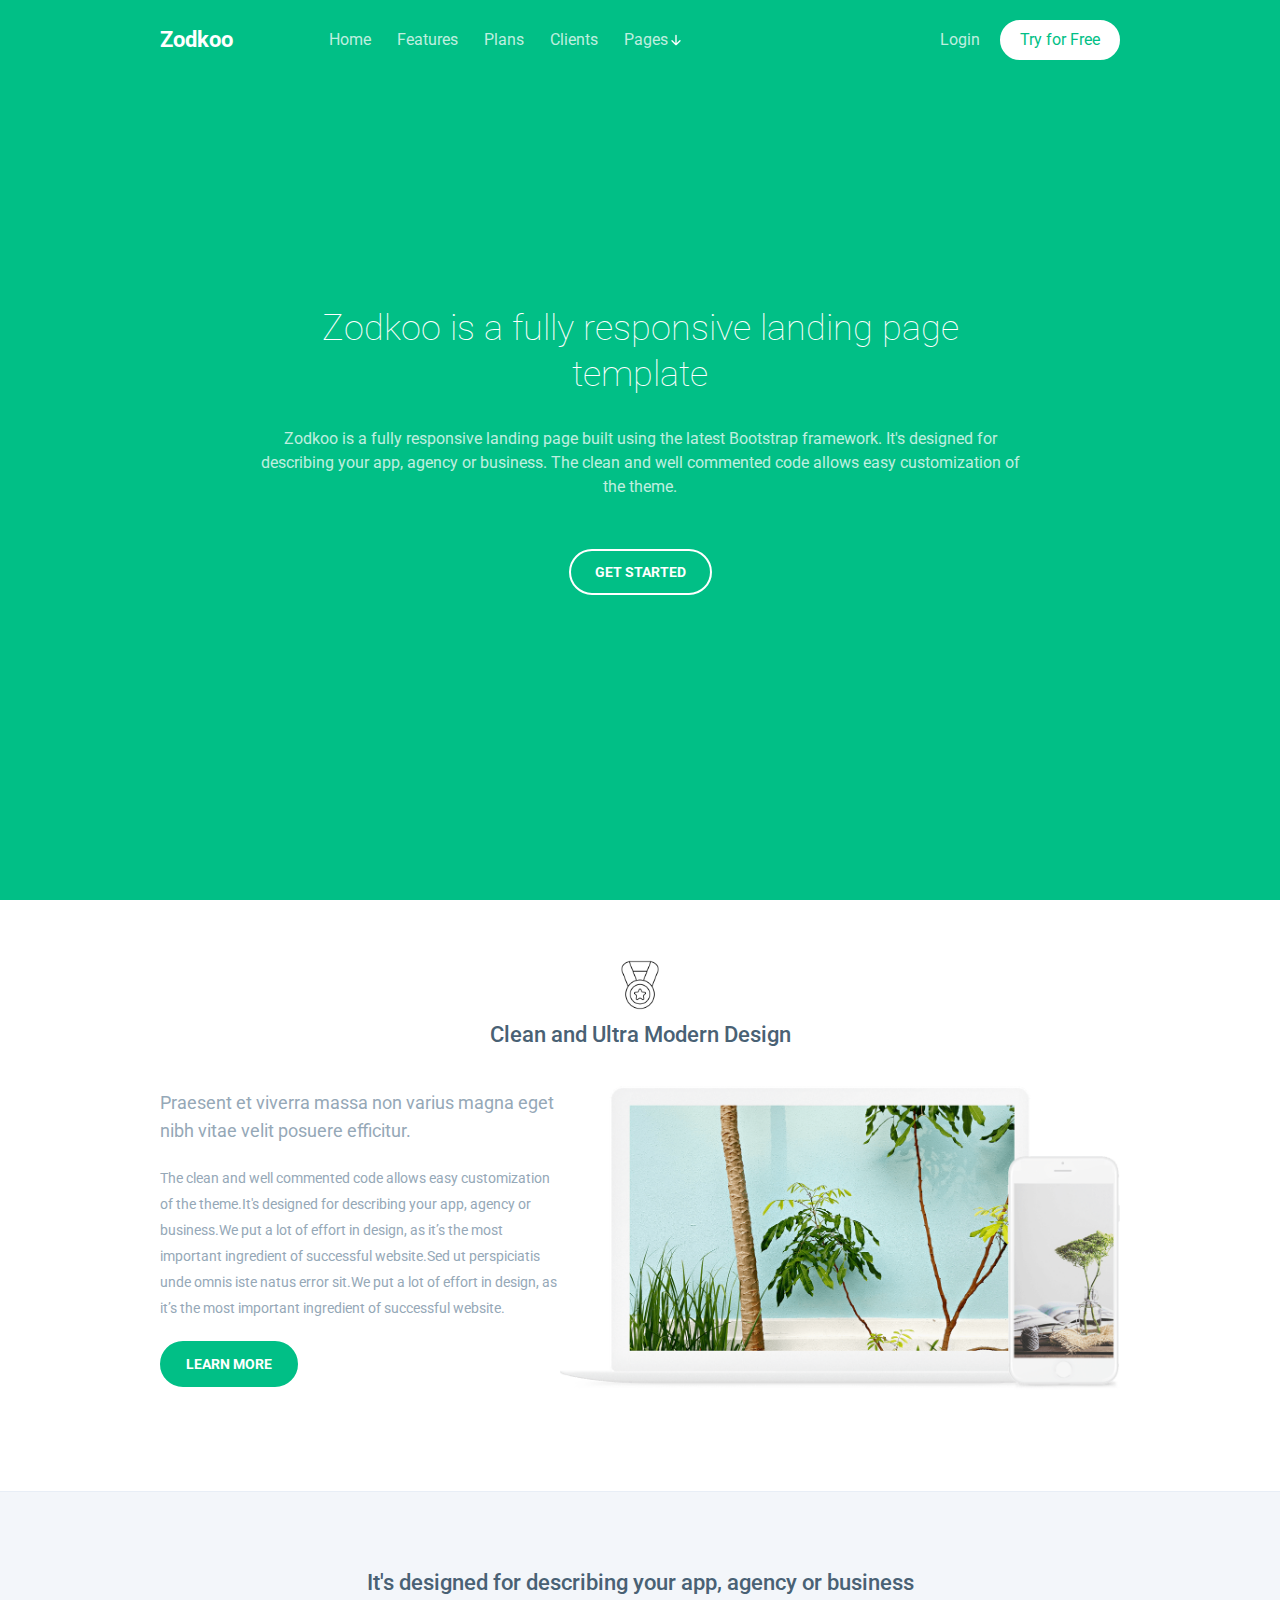
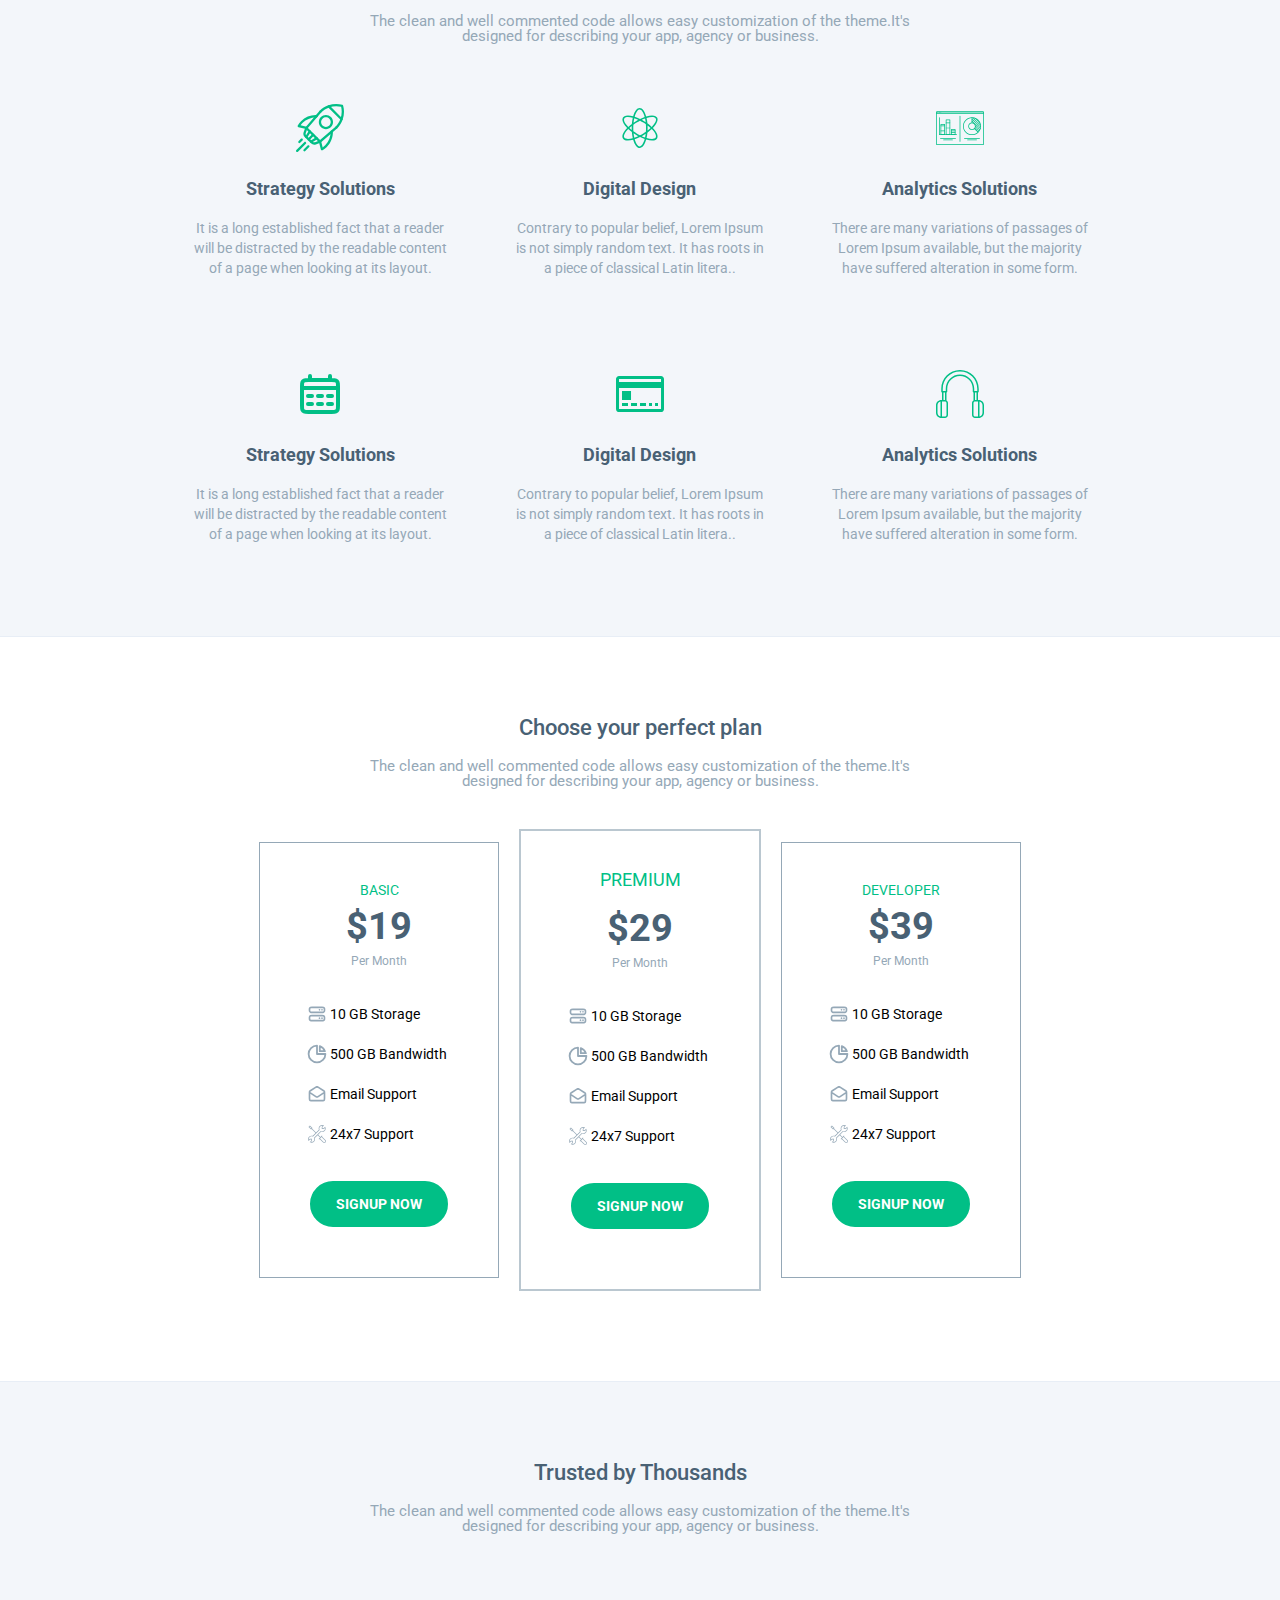
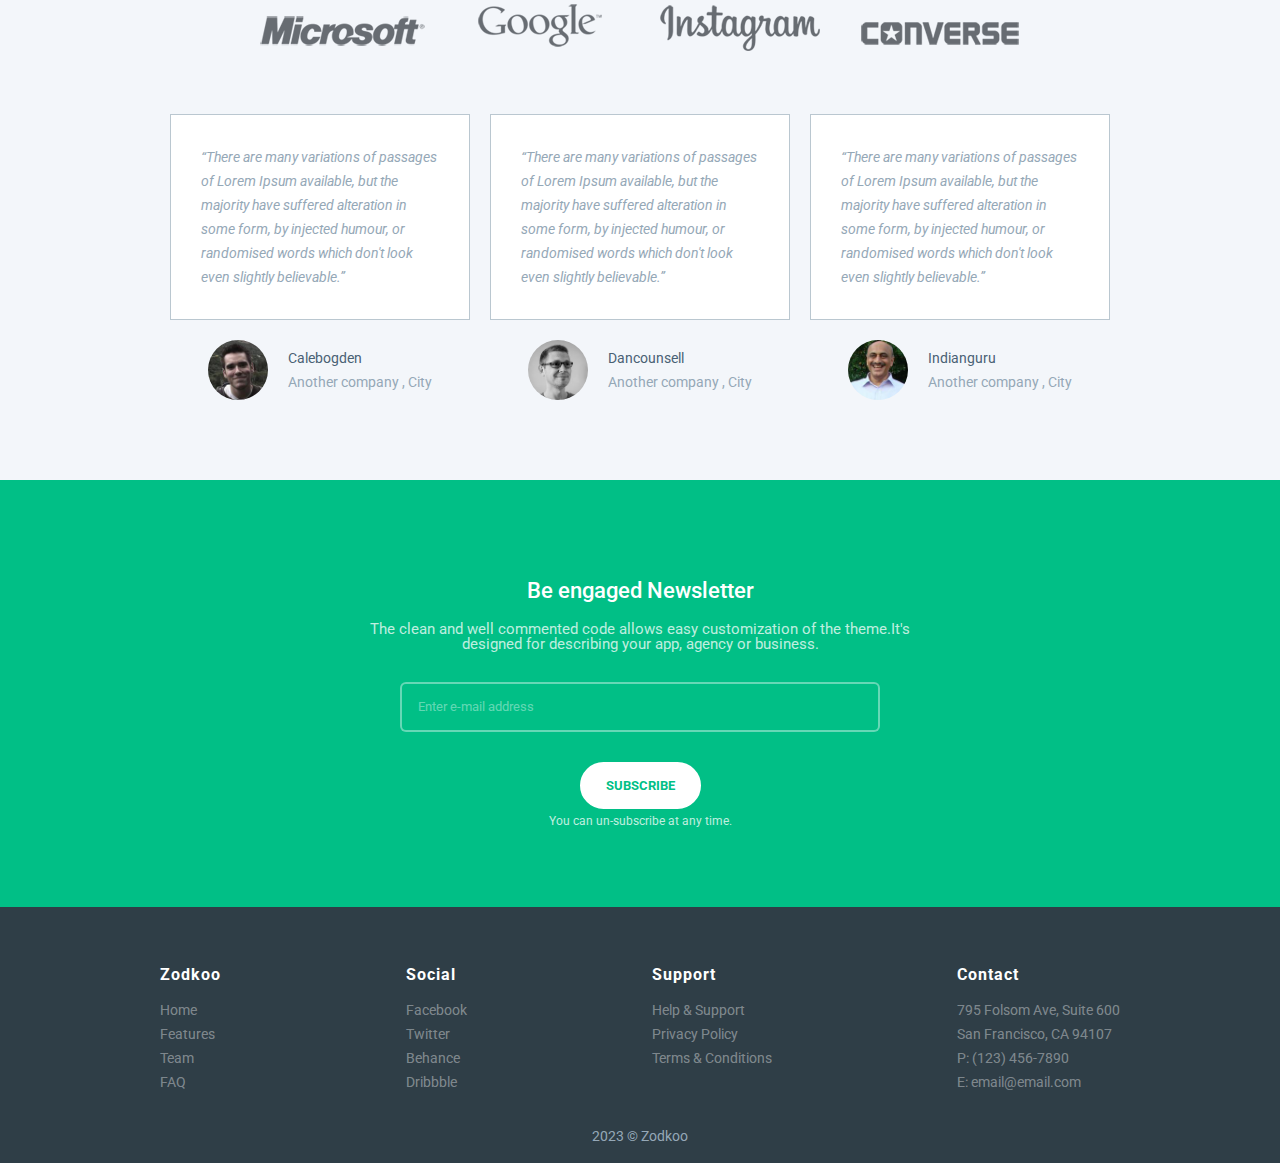
==== commit f9fb6a6d: "changed website" ====
--- a/index.html
+++ b/index.html
@@ -1,372 +1,252 @@
+<!-- Сообщаем браузеру как стоит обрабатывать эту страницу -->
 <!DOCTYPE html>
-<html>
+<!-- Оболочка документа, указываем язык содержимого -->
+<html lang="en">
+<!-- Заголовок страницы, контейнер для других важных данных (не отображается) -->
 
 <head>
-  <!-- Basic -->
-  <meta charset="utf-8" />
-  <meta http-equiv="X-UA-Compatible" content="IE=edge" />
-  <!-- Mobile Metas -->
-  <meta name="viewport" content="width=device-width, initial-scale=1, shrink-to-fit=no" />
-  <!-- Site Metas -->
-  <meta name="keywords" content="" />
-  <meta name="description" content="" />
-  <meta name="author" content="" />
-
-  <title>Petology</title>
-
-  <!-- slider stylesheet -->
-  <link rel="stylesheet" type="text/css"
-    href="https://cdnjs.cloudflare.com/ajax/libs/OwlCarousel2/2.1.3/assets/owl.carousel.min.css" />
-
-  <!-- bootstrap core css -->
-  <link rel="stylesheet" type="text/css" href="css/bootstrap.css" />
-
-  <!-- fonts style -->
-  <link href="https://fonts.googleapis.com/css?family=Dosis:400,500|Poppins:400,700&display=swap" rel="stylesheet">
-  <!-- Custom styles for this template -->
-  <link href="css/style.css" rel="stylesheet" />
-  <!-- responsive style -->
-  <link href="css/responsive.css" rel="stylesheet" />
+  <!-- Заголовок страницы в браузере -->
+  <title>Main Page</title>
+  <!-- Подключаем CSS -->
+  <link rel="stylesheet" href="css/style.css" />
+  <!-- Кодировка страницы -->
+  <meta http-equiv="Content-type" content="text/html;charset=UTF-8" />
+  <meta name="viewport" content="width=device-width, initial-scale=1.0">
 </head>
+<!-- Отображаемое тело страницы -->
 
 <body>
-  <div class="hero_area">
-    <!-- slider section -->
-    <section class=" slider_section position-relative">
-      <div class="container">
-              <div class="row">
-                <div class="col-md-6">
-                  <div class="slider_detail-box">
-                    <h1>
-                      Александра
-                    </h1>
-                    <img src="img/bg/top_line.png" class="line_header">
-                    <h2>
-                      Потомственная гадалка                    
-                    </h2>                    
-                    <p>Любой человек время от времени сталкивается с тем, что не знает, как поступить в той или иной ситуации. С незапамятных времен люди стремились заглянуть в будущее, узнать свою судьбу, ощутить определённую стабильность. Моя цель постараться помочь людям потерявшим надежду и обрести её снова! <br> *Все результаты индивидуальны!</p>
-                    <img src="img/bg/bottom_line.png" class="line_header">
-                    <div class="btn-box">
-                      <a href="tel:+77077484697" class="btn-1">
-                        <div class="icon-img"><img src="img/icons/phone-solid.svg" alt=""></div>
-                        +7 (707) 748-46-97
-                      </a>                      
-                      <a title="WhatsApp" href="https://wa.me/77077484697" class="btn-2">
-                        <div class="icon-img"><img src="img/icons/whatsapp-brands.svg" alt=""></div>                       
-                        Написать в WhatsApp
-                      </a>
-                    </div>
-                  </div>
+<header class="header">
+  <div class="container">
+    <nav class="header__body">
+      <a href="index.html" class="header__logo">Zodkoo</a>
+      <div class="header__burger">
+        <span></span>
+      </div>
+      <nav class="header__menu">
+        <ul class="header__list">
+          <li class="header__link"><a href="index.html#home">Home</a></li>
+          <li class="header__link"><a href="index.html#features">Features</a></li>
+          <li class="header__link"><a href="index.html#plans">Plans</a></li>
+          <li class="header__link"><a href="index.html#clients">Clients</a></li>
+          <li class="header__link">
+            <a href="#">Pages <img src="img/icons/arrow-down.svg" alt=""></a>
+            <div class="header__pages-top">
+              <div class="header__pages-bottom">
+                <a class="header__pages-link" href="about-us.html">About Us</a>
+                <a class="header__pages-link" href="contact.html">Contact</a>
+                <a class="header__pages-link" href="faq.html">FAQ</a>
+                <a class="header__pages-link" href="jobs.html">Jobs</a>
+              </div>
+            </div>
+          </li>
+        </ul>
+        <div class="header__login">
+          <a href="index.html" class="header__log">Login</a>
+          <a href="index.html" class="header__try">Try for Free</a>
+        </div>
+      </nav>
+    </nav>
+  </div>
+</header>  <div class="wrapper">
+    <div class="content">
+      <section class="home" id="home">
+        <div class="container">
+          <h1 class="home__title">Zodkoo is a fully responsive landing page template</h1>
+          <h5 class="home__subtitle">Zodkoo is a fully responsive landing page built using the latest Bootstrap framework. It's designed for describing your app, agency or business. The clean and well commented code allows easy customization of the theme.</h5>
+          <a href="#" class="button">Get Started</a>
+        </div>
+      </section>
+      <section class="info">
+        <div class="container">
+          <div class="info__logo"><img src="../img/info/medal.png" alt=""></div>
+          <h2 class="title">Clean and Ultra Modern Design</h2>
+          <div class="info__info">
+            <div class="info__left">
+              <div class="info__title">Praesent et viverra massa non varius magna eget nibh vitae velit posuere efficitur.</div>
+              <div class="info__text">The clean and well commented code allows easy customization of the theme.It's designed for describing your app, agency or business.We put a lot of effort in design, as it’s the most important ingredient of successful website.Sed ut perspiciatis unde omnis iste natus error sit.We put a lot of effort in design, as it’s the most important ingredient of successful website.</div>
+              <a href="#" class="info__button button">Learn More</a>
+            </div>
+            <div class="info__right"><img src="../img/info/macbook.png" alt=""></div>
+          </div>
+        </div>
+      </section>
+      <section class="features" id="features">
+        <div class="container">
+          <h2 class="title">It's designed for describing your app, agency or business</h2>
+          <h4 class="subtitle">The clean and well commented code allows easy customization of the theme.It's designed for describing your app, agency or business.</h4>
+          <div class="features__list">
+            <div class="features__item">
+              <div class="features__img"><img src="../img/features/rocket.svg" alt=""></div>
+              <div class="features__name">Strategy Solutions</div>
+              <div class="features__text">It is a long established fact that a reader will be distracted by the readable content of a page when looking at its layout.</div>
+            </div>
+            <div class="features__item">
+              <div class="features__img"><img src="../img/features/science.svg" alt=""></div>
+              <div class="features__name">Digital Design</div>
+              <div class="features__text">Contrary to popular belief, Lorem Ipsum is not simply random text. It has roots in a piece of classical Latin litera..</div>
+            </div>
+            <div class="features__item">
+              <div class="features__img"><img src="../img/features/analysis.svg" alt=""></div>
+              <div class="features__name">Analytics Solutions</div>
+              <div class="features__text">There are many variations of passages of Lorem Ipsum available, but the majority have suffered alteration in some form.</div>
+            </div>
+            <div class="features__item">
+              <div class="features__img"><img src="../img/features/calendar.svg" alt=""></div>
+              <div class="features__name">Strategy Solutions</div>
+              <div class="features__text">It is a long established fact that a reader will be distracted by the readable content of a page when looking at its layout.</div>
+            </div>
+            <div class="features__item">
+              <div class="features__img"><img src="../img/features/credit-card.svg" alt=""></div>
+              <div class="features__name">Digital Design</div>
+              <div class="features__text">Contrary to popular belief, Lorem Ipsum is not simply random text. It has roots in a piece of classical Latin litera..</div>
+            </div>
+            <div class="features__item">
+              <div class="features__img"><img src="../img/features/headphones.svg" alt=""></div>
+              <div class="features__name">Analytics Solutions</div>
+              <div class="features__text">There are many variations of passages of Lorem Ipsum available, but the majority have suffered alteration in some form.</div>
+            </div>
+          </div>
+        </div>
+      </section>
+      <section class="plans" id="plans">
+        <div class="container">
+          <h2 class="title">Choose your perfect plan</h2>
+          <h4 class="subtitle">The clean and well commented code allows easy customization of the theme.It's designed for describing your app, agency or business.</h4>
+          <div class="plans__list">
+            <div class="plans__item">
+              <div class="plans__name">BASIC</div>
+              <div class="plans__price">$19</div>
+              <div class="plans__period">Per Month</div>
+              <div class="plans__features">
+                <div class="plans__feature">10 GB Storage</div>
+                <div class="plans__feature">500 GB Bandwidth</div>
+                <div class="plans__feature">Email Support</div>
+                <div class="plans__feature">24x7 Support</div>
+              </div>
+              <a href="#" class="plans__btn button">SignUp Now</a>
+            </div>
+            <div class="plans__item">
+              <div class="plans__name">PREMIUM</div>
+              <div class="plans__price">$29</div>
+              <div class="plans__period">Per Month</div>
+              <div class="plans__features">
+                <div class="plans__feature">10 GB Storage</div>
+                <div class="plans__feature">500 GB Bandwidth</div>
+                <div class="plans__feature">Email Support</div>
+                <div class="plans__feature">24x7 Support</div>
+              </div>
+              <a href="#" class="plans__btn button">SignUp Now</a>
+            </div>
+            <div class="plans__item">
+              <div class="plans__name">DEVELOPER</div>
+              <div class="plans__price">$39</div>
+              <div class="plans__period">Per Month</div>
+              <div class="plans__features">
+                <div class="plans__feature">10 GB Storage</div>
+                <div class="plans__feature">500 GB Bandwidth </div>
+                <div class="plans__feature">Email Support</div>
+                <div class="plans__feature">24x7 Support</div>
+              </div>
+              <a href="#" class="plans__btn button">SignUp Now</a>
+            </div>
+          </div>
+        </div>
+      </section>
+      <section class="clients" id="clients">
+        <div class="container">
+          <h2 class="title">Trusted by Thousands</h2>
+          <h4 class="subtitle">The clean and well commented code allows easy customization of the theme.It's designed for describing your app, agency or business.</h4>
+          <div class="clients__companies">
+            <a href="#" class="clients__company"><img src="../img/clients/microsoft.png" alt=""></a>
+            <a href="#" class="clients__company"><img src="../img/clients/google.png" alt=""></a>
+            <a href="#" class="clients__company"><img src="../img/clients/instagram.png" alt=""></a>
+            <a href="#" class="clients__company"><img src="../img/clients/converse.png" alt=""></a>
+          </div>
+          <div class="clients__reviews">
+            <div class="clients__review">
+              <div class="clients__review-text">There are many variations of passages of Lorem Ipsum available, but the majority have suffered alteration in some form, by injected humour, or randomised words which don't look even slightly believable.</div>
+              <div class="clients__review-by">
+                <div class="clients__review-img"> <img src="../img/clients/user.jpg" alt=""></div>
+                <div class="clients__review-author">
+                  <div class="clients__review-name">Calebogden</div>
+                  <div class="clients__review-company">Another company , City</div>
                 </div>
-                <div class="col-md-6">
-                  
+              </div>
+            </div>
+            <div class="clients__review">
+              <div class="clients__review-text">There are many variations of passages of Lorem Ipsum available, but the majority have suffered alteration in some form, by injected humour, or randomised words which don't look even slightly believable.</div>
+              <div class="clients__review-by">
+                <div class="clients__review-img"> <img src="../img/clients/user2.jpg" alt=""></div>
+                <div class="clients__review-author">
+                  <div class="clients__review-name">Dancounsell</div>
+                  <div class="clients__review-company">Another company , City</div>
                 </div>
               </div>
             </div>
-    </section>
-    <!-- end slider section -->
+            <div class="clients__review">
+              <div class="clients__review-text">There are many variations of passages of Lorem Ipsum available, but the majority have suffered alteration in some form, by injected humour, or randomised words which don't look even slightly believable.</div>
+              <div class="clients__review-by">
+                <div class="clients__review-img"> <img src="../img/clients/user3.jpg" alt=""></div>
+                <div class="clients__review-author">
+                  <div class="clients__review-name">Indianguru</div>
+                  <div class="clients__review-company">Another company , City</div>
+                </div>
+              </div>
+            </div>
+          </div>
+        </div>
+      </section>
+      <section class="newsletter">
+        <div class="container">
+          <h2 class="newsletter__title title">Be engaged Newsletter</h2>
+          <h4 class="newsletter__subtitle subtitle">The clean and well commented code allows easy customization of the theme.It's designed for describing your app, agency or business.</h4>
+          <form action="#">
+            <input type="text" class="newsletter__email" placeholder="Enter e-mail address">
+            <button class="newsletter__btn button">Subscribe</button>
+            <div class="newsletter__unsub">You can un-subscribe at any time.</div>
+          </form>
+        </div>
+      </section>
+    </div>
   </div>
+<footer class="footer">
+  <div class="container">
+    <div class="footer__cols">
+      <div class="footer__col">
+        <div class="footer__name">Zodkoo</div>
+        <a href="" class="footer__link">Home</a>
+        <a href="" class="footer__link">Features</a>
+        <a href="" class="footer__link">Team</a>
+        <a href="" class="footer__link">FAQ</a>
+      </div>
+      <div class="footer__col">
+        <div class="footer__name">Social</div>
+        <a href="" class="footer__link">Facebook</a>
+        <a href="" class="footer__link">Twitter</a>
+        <a href="" class="footer__link">Behance</a>
+        <a href="" class="footer__link">Dribbble</a>
+      </div>
+      <div class="footer__col">
+        <div class="footer__name">Support</div>
+        <a href="" class="footer__link">Help & Support</a>
+        <a href="" class="footer__link">Privacy Policy</a>
+        <a href="" class="footer__link">Terms & Conditions</a>
+      </div>
+      <div class="footer__col">
+        <div class="footer__name">Contact</div>
+        <a href="" class="footer__link">795 Folsom Ave, Suite 600</a>
+        <a href="" class="footer__link">San Francisco, CA 94107</a>
+        <a href="" class="footer__link">P: (123) 456-7890</a>
+        <a href="" class="footer__link">E: email@email.com</a>
+      </div>
+    </div>
+    <div class="footer__copyright">2023 © Zodkoo</div>
+  </div>
+</footer>
+<!-- jQuery -->
+<script src="https://code.jquery.com/jquery-3.6.0.slim.min.js" integrity="sha256-u7e5khyithlIdTpu22PHhENmPcRdFiHRjhAuHcs05RI=" crossorigin="anonymous"></script>
+<!-- js -->
+<script src="js/script.js"></script></body>
 
-  <!-- about section -->
-  <section class="about_section layout_padding">
-    <div class="container">
-      <div class="row">        
-        <div class="col-md-12">
-          <div class="detail-box">
-            <h2 class="custom_heading">
-              Обо мне
-            </h2>
-            <p>
-              Здравствуйте, дорогие мои! Рада приветствовать Вас на сайте потомственной ясновидящей, гадалки и экстрасенса Александры. Из века в век в роду передается по наследству данный Богом Дар помощи людям. Этот уникальный Дар ясновидения наследуется только по женской линии. Меня зовут Луиза! Я готова оказать Вам помощь, направить вас на истинный путь, если в жизни произошла путаница, и вы не можете самостоятельно справиться с вереницей неудач. С раннего детства я начала ощущать мощную силу, но лишь к 20 ти годам я приняла ее и начала использовать для помощи окружающим. Что я и делаю на протяжении больше 30 лет. Моя главная цель - помочь людям обрести гармонию и счастье семейной жизни, любящим сердцам подарить возможность быть вместе, а тем кто все еще не встретил свою половину - помочь найти ее. В своей практике использую древнеболгарские ритуалы и обряды для достижения наилучших результатов. Если вам кажется, что весь мир рухнул, выхода из ситуаций больше не найти, не отчаивайтесь, обратитесь ко мне за советом. Принимаю лично в Астане, а также работаю дистанционно по всему Казахстану. Не откладывайте, звоните или пишите.
-            </p>
-            <div>
-              <a title="WhatsApp" href="https://wa.me/77077484697">
-                <div class="icon-img"><img src="img/icons/whatsapp-brands.svg" alt=""></div>
-                Написать в WhatsApp
-              </a>
-            </div>
-          </div>
-        </div>
-      </div>
-    </div>
-  </section>
-  <!-- end about section -->
-
-  <!-- service section -->
-  <section class="service_section layout_padding">
-    <div class="container-fluid">
-      <div class="row">
-        <div class="col-md-12">
-          <h2 class="custom_heading">
-            Мои услуги
-          </h2>
-          <div class="container layout_padding2">
-            <div class="row">
-              <div class="col-md-4">
-                <div class="img_box">
-                  <img src="img/service/1.jpg" alt="">
-                </div>
-                <div class="detail_box">
-                  <h6>
-                    Помогу узнать ваше будущее
-                  </h6>
-                  <p>
-                    Множество видов гаданий и предсказаний, выливание воском, гадание на кофейной гуще, гадание на картах Таро. 
-                    Я помогу уберечь Вас от ошибок и помочь разобраться в любой сложной жизненной ситуации.
-                  </p>
-                </div>
-              </div>
-              <div class="col-md-4">
-                <div class="img_box">
-                  <img src="img/service/2.jpg" alt="">
-                </div>
-                <div class="detail_box">
-                  <h6>
-                    Помогу вам в трудный момент
-                  </h6>
-                  <p>
-                    Помогу Вам, если в жизни наступила чёрная полоса, не складывается личная жизнь, невезение, разлука с любимыми, непонимание близких, непослушание детей, ухудшились отношения с интересующими Вас людьми.
-                  </p>
-                </div>
-              </div>
-              <div class="col-md-4">
-                <div class="img_box">
-                  <img src="img/service/3.png" alt="">
-                </div>
-                <div class="detail_box">
-                  <h6>
-                    Подскажу как исправить ошибки
-                  </h6>
-                  <p>
-                    Помогу Вам избавиться от ошибок прошлого! При помощи обращения к духам, я подскажу откуда появились неурядицы и каким образом их решить.
-                  </p>
-                </div>
-              </div>              
-              <div class="col-md-4">
-                <div class="img_box">
-                  <img src="img/service/4.jpg" alt="">
-                </div>
-                <div class="detail_box">
-                  <h6>
-                    Вернуть любимого человека
-                  </h6>
-                  <p>
-                    Сильнейшие обряды на воссоединение семьи, возврат любимого человека в семью, мужа или жены. Восстановление отношений с любимым человеком.
-                  </p>
-                </div>
-              </div>
-              <div class="col-md-4">
-                <div class="img_box">
-                  <img src="img/service/5.jpg" alt="">
-                </div>
-                <div class="detail_box">
-                  <h6>
-                    Снять сглаз и злое влияние
-                  </h6>
-                  <p>
-                    Проверенные методики в снятии порчи и проклятия. Установка защиты. Обереги на защиту от зла и черной магии.
-                  </p>
-                </div>
-              </div>
-              <div class="col-md-4">
-                <div class="img_box">
-                  <img src="img/service/6.jpg" alt="">
-                </div>
-                <div class="detail_box">
-                  <h6>
-                    Уникальные обряды и заговоры
-                  </h6>
-                  <p>
-                    Сильнейшие обряды и заговоры белой магии. Молитвы и обереги от злого и негативного. Уникальные ритуалы на все случаи жизни.
-                  </p>
-                </div>
-              </div>
-            </div>
-          </div>
-        </div>
-      </div>
-    </div>
-  </section>
-  <!-- end service section -->
-
-
-  <!-- client section -->
-  <section class="client_section layout_padding-bottom">
-    <div class="container">
-      <h2 class="custom_heading text-center">
-        Отзывы
-      </h2>
-      <div id="carouselExample2Indicators" class="carousel slide" data-ride="carousel">
-        <ol class="carousel-indicators">
-          <li data-target="#carouselExample2Indicators" data-slide-to="0" class="active"></li>
-          <li data-target="#carouselExample2Indicators" data-slide-to="1"></li>
-          <li data-target="#carouselExample2Indicators" data-slide-to="2"></li>
-          <li data-target="#carouselExample2Indicators" data-slide-to="3"></li>
-          <li data-target="#carouselExample2Indicators" data-slide-to="4"></li>
-          <li data-target="#carouselExample2Indicators" data-slide-to="5"></li>
-          <li data-target="#carouselExample2Indicators" data-slide-to="6"></li>          
-        </ol>
-        <div class="carousel-inner">
-          <div class="carousel-item active">
-            <div class="layout_padding2 pl-100">
-              <div class="client_container ">
-                <!-- <div class="img_box">
-                  <img src="images/client.jpg" alt="">
-                </div> -->
-                <div class="detail_box">
-                  <h5>
-                    Мария
-                  </h5>
-                  <p>
-                   Я уже очень давно посещаю Александру. Много знакомых и подруг приводила с собой. И всем она помогла. Александру очень добрая и отзывчивая девушка. Хочу выразить ей свою искреннюю благодарность..
-                  </p>
-                </div>
-              </div>
-            </div>
-          </div>
-          <div class="carousel-item">
-            <div class="layout_padding2 pl-100">
-              <div class="client_container ">
-          <!--       <div class="img_box">
-                  <img src="images/client.jpg" alt="">
-                </div> -->
-                <div class="detail_box">
-                  <h5>
-                    Махаббат
-                  </h5>
-                  <p>
-                   Хочу поблагодарить еще раз Александру за спасение моей семьи. После рождения ребенка муж начал гулять….я бегала по разным людям, но вот как раз подруга посоветовала обратится к Александре. Она мне очень помогла, вернула мужа , сейчас отношения стали еще лучше, чем были.
-                  </p>
-                </div>
-              </div>
-            </div>
-          </div>
-          <div class="carousel-item">
-            <div class="layout_padding2 pl-100">
-              <div class="client_container ">
-              <!--   <div class="img_box">
-                  <img src="images/client.jpg" alt="">
-                </div> -->
-                <div class="detail_box">
-                  <h5>
-                    Евгений
-                  </h5>
-                  <p>
-                    Александра, я благодарен Вам за вашу работу. Вы помогли мне восстановиться в должности на работе. Начальник стал относиться ко мне уважительнее. Спасибо Вам большое!
-                  </p>
-                </div>
-              </div>
-            </div>
-          </div>
-          <div class="carousel-item">
-            <div class="layout_padding2 pl-100">
-              <div class="client_container ">
-              <!--   <div class="img_box">
-                  <img src="images/client.jpg" alt="">
-                </div> -->
-                <div class="detail_box">
-                  <h5>
-                    Евгений
-                  </h5>
-                  <p>
-                    Александра, я благодарен Вам за вашу работу. Вы помогли мне восстановиться в должности на работе. Начальник стал относиться ко мне уважительнее. Спасибо Вам большое!
-                  </p>
-                </div>
-              </div>
-            </div>
-          </div>
-          <div class="carousel-item">
-            <div class="layout_padding2 pl-100">
-              <div class="client_container ">
-              <!--   <div class="img_box">
-                  <img src="images/client.jpg" alt="">
-                </div> -->
-                <div class="detail_box">
-                  <h5>
-                    Евгений
-                  </h5>
-                  <p>
-                    Александра, я благодарен Вам за вашу работу. Вы помогли мне восстановиться в должности на работе. Начальник стал относиться ко мне уважительнее. Спасибо Вам большое!
-                  </p>
-                </div>
-              </div>
-            </div>
-          </div>
-          <div class="carousel-item">
-            <div class="layout_padding2 pl-100">
-              <div class="client_container ">
-              <!--   <div class="img_box">
-                  <img src="images/client.jpg" alt="">
-                </div> -->
-                <div class="detail_box">
-                  <h5>
-                    Евгений
-                  </h5>
-                  <p>
-                    Александра, я благодарен Вам за вашу работу. Вы помогли мне восстановиться в должности на работе. Начальник стал относиться ко мне уважительнее. Спасибо Вам большое!
-                  </p>
-                </div>
-              </div>
-            </div>
-          </div>
-          <div class="carousel-item">
-            <div class="layout_padding2 pl-100">
-              <div class="client_container ">
-              <!--   <div class="img_box">
-                  <img src="images/client.jpg" alt="">
-                </div> -->
-                <div class="detail_box">
-                  <h5>
-                    Евгений
-                  </h5>
-                  <p>
-                    Александра, я благодарен Вам за вашу работу. Вы помогли мне восстановиться в должности на работе. Начальник стал относиться ко мне уважительнее. Спасибо Вам большое!
-                  </p>
-                </div>
-              </div>
-            </div>
-          </div>
-        </div>
-
-      </div>
-
-
-    </div>
-  </section>
-  <!-- end client section -->
-
-
-  <!-- info section -->
-  <section class="info_section layout_padding2">
-    <div class="container">
-      <div class="info_items">        
-        <a href="tel:+77077484697">
-          <div class="item ">
-            <div class="icon-img"><img src="img/icons/phone-solid.svg" alt=""></div>                       
-            <div class="detail-box">
-              <p>
-                +7 (707) 748-46-97
-              </p>
-            </div>
-          </div>
-        </a>
-        <a title="WhatsApp" href="https://wa.me/77077484697">
-          <div class="item ">
-            <div class="icon-img"><img src="img/icons/whatsapp-brands.svg" alt=""></div>                       
-            <div class="detail-box">
-              <p>
-                Написать в WhatsApp
-              </p>
-            </div>
-          </div>
-        </a>
-      </div>
-    </div>
-  </section>
-  <!-- end info_section -->
-
-  <script type="text/javascript" src="js/jquery-3.4.1.min.js"></script>
-  <script type="text/javascript" src="js/bootstrap.js"></script>
-
-</body>
 </html>--- a/css/style.css
+++ b/css/style.css
@@ -1,657 +1,1493 @@
+@charset "UTF-8";
+@import url("https://fonts.googleapis.com/css2?family=Roboto:ital,wght@0,300;0,400;0,500;0,700;1,300;1,400;1,500&display=swap"); /*Обнуление*/
+* {
+	padding: 0;
+	margin: 0;
+	border: 0;
+}
+
+*, *:before, *:after {
+	-webkit-box-sizing: border-box;
+	box-sizing: border-box;
+}
+
+:focus, :active {
+	outline: none;
+}
+
+a:focus, a:active {
+	outline: none;
+}
+
+nav, footer, header, aside {
+	display: block;
+}
+
+html, body {
+	height: 100%;
+	width: 100%;
+	font-size: 100%;
+	line-height: 1;
+	font-size: 14px;
+	-ms-text-size-adjust: 100%;
+	-moz-text-size-adjust: 100%;
+	-webkit-text-size-adjust: 100%;
+}
+
+input, button, textarea {
+	font-family: inherit;
+}
+
+input::-ms-clear {
+	display: none;
+}
+
+button {
+	cursor: pointer;
+}
+
+button::-moz-focus-inner {
+	padding: 0;
+	border: 0;
+}
+
+a, a:visited {
+	text-decoration: none;
+}
+
+a:hover {
+	text-decoration: none;
+}
+
+ul li {
+	list-style: none;
+}
+
+img {
+	vertical-align: top;
+}
+
+h1, h2, h3, h4, h5, h6 {
+	font-size: inherit;
+	font-weight: inherit;
+	color: red;
+}
+
+/*--------------------*/
+.home__subtitle, .header {
+	font-size: 16px;
+}
+
+.header__login, .header__body, .header__try {
+	display: -webkit-box;
+	display: -ms-flexbox;
+	display: flex;
+	-webkit-box-orient: horizontal;
+	-webkit-box-direction: normal;
+	    -ms-flex-direction: row;
+	        flex-direction: row;
+	-webkit-box-align: center;
+	    -ms-flex-align: center;
+	        align-items: center;
+}
+
+.header__try {
+	-webkit-box-pack: center;
+	    -ms-flex-pack: center;
+	        justify-content: center;
+	width: 120px;
+	height: 40px;
+	border-radius: 20px;
+}
+
+.contact__info:nth-child(3):before, .contact__info:nth-child(2):before, .contact__info:nth-child(1):before, .plans__feature:nth-child(4):before, .plans__feature:nth-child(3):before, .plans__feature:nth-child(2):before, .plans__feature:nth-child(1):before {
+	background-size: 20px 20px;
+	display: inline-block;
+	width: 20px;
+	height: 20px;
+	content: "";
+	position: absolute;
+	top: -3px;
+	left: -3px;
+}
+
 body {
-  font-family: "Poppins", sans-serif;
-  color: #fff;
-  background-color: #ffffff;
-}
-
-.layout_padding {
-  padding: 30px 0;
-}
-
-.layout_padding2 {
-  padding: 45px 0;
-}
-
-.layout_padding2-top {
-  padding-top: 45px;
-}
-
-.layout_padding2-bottom {
-  padding-bottom: 45px;
-}
-
-.layout_padding-top {
-  padding-top: 75px;
-}
-
-.layout_padding-bottom {
-  padding-bottom: 75px;
-}
-
-.custom_heading {
-  text-align: center;
-  color: #fdca17;
-  font-size: 40px;
-}
-
-.custom_heading span {
-  color: #b103fc;
-}
-
-/*header section*/
-.hero_area {
-  height: 100vh;
-  position: relative;
-
-}
-
-.hero_area::before {
-  content: "";
-  position: absolute;
-  width: 100%;
-  height: 15px;
-  background-color: #023b48;
-}
-
-.sub_page .hero_area {
-  height: auto;
-}
-
-.hero_area.sub_pages {
-  height: auto;
-}
-
-.header_section {
-  background-color: #f6f8f7;
-  padding-top: 15px;
-}
-
-.header_section .container-fluid {
-  padding-right: 25px;
-  padding-left: 25px;
-}
-
-.header_section .nav_container {
-  margin: 0 auto;
-}
-
-.header_section .quote_btn-container a {
-  color: #434242;
-  text-transform: uppercase;
-}
-
-.custom_nav-container.navbar-expand-lg .navbar-nav .nav-link {
-  padding: 10px 30px;
-  color: #434242;
-  text-align: center;
-  text-transform: uppercase;
-}
-
-a,
-a:hover,
-a:focus {
-  text-decoration: none;
-}
-
-a:hover,
-a:focus {
-  color: initial;
-}
-
-.btn,
-.btn:focus {
-  outline: none !important;
-  -webkit-box-shadow: none;
-          box-shadow: none;
-}
-
-.navbar-brand,
-.navbar-brand:hover {
-  text-transform: uppercase;
-  font-weight: bold;
-  font-size: 24px;
-  color: #fafcfd;
-}
-
-.custom_nav-container .nav_search-btn {
-  background-image: url(../images/search-icon.png);
-  background-size: 22px;
-  background-repeat: no-repeat;
-  background-position-y: 7px;
-  width: 35px;
-  height: 35px;
-  padding: 0;
-  border: none;
-}
-
-.navbar-brand {
-  display: -webkit-box;
-  display: -ms-flexbox;
-  display: flex;
-  -webkit-box-align: center;
-      -ms-flex-align: center;
-          align-items: center;
-  -webkit-box-orient: vertical;
-  -webkit-box-direction: normal;
-      -ms-flex-direction: column;
-          flex-direction: column;
-}
-
-.navbar-brand img {
-  width: 30px;
-  margin-right: 5px;
-}
-
-.navbar-brand span {
-  font-size: 20px;
-  font-weight: 700;
-  color: #191919;
-  margin-top: 5px;
-}
-
-.custom_nav-container {
-  z-index: 99999;
-  padding: 5px 0;
-}
-
-.custom_nav-container .navbar-toggler {
-  outline: none;
-}
-
-.custom_nav-container .navbar-toggler .navbar-toggler-icon {
-  background-image: url(../images/menu.png);
-  background-size: 55px;
-}
-
-/*end header section*/
-
-/* slider section */
-.slider_section {
-  background-image: url(../img/bg/1.png);
-  background-size: cover;
-  background-repeat: no-repeat;
-  background-position: center;
-
-  padding: 6% 0;
-  background-size: cover;
-  background-repeat: no-repeat;
-  height: 100%;
-  display: flex;
-  justify-content: center;
-  align-items: center;
-}
-
-.slider_section .row {
-  -webkit-box-align: center;
-      -ms-flex-align: center;
-          align-items: center;
-}
-
-.slider_detail-box{
-  text-align: center;
-}
-
-.slider_detail-box h1 {
-  color: #fdca17;
-  font-size: 72px;
-}
-
-.slider_detail-box h2 {
-  font-size: 32px;
-  display: inline-block;
-  color: #fdca17;  
-  font-weight: bold;
-  text-transform: uppercase;
-}
-
-.slider_detail-box p {
-  color: #f6f8f7;
-  margin: 26px 0 32px;
-  font-size: 20px;
-}
-
-.slider_detail-box .btn-box {
-  display: flex;
-  flex-direction: column;
-  font-size: 20px;  
-}
-
-.slider_detail-box .btn-box .btn-1 {
-  color: #fdca17;
-  margin-bottom: 20px;
-  font-size: 30px;
-}
-
-
-.slider_detail-box .btn-box .btn-2 {
-  color: #fdca17;
-  margin-bottom: 6px;
-  font-size: 24px; 
-}
-
-.slider_img-box {
-  margin-right: 5%;
-}
-
-.slider_img-box img {
-  width: 100%;
-}
-
-.carousel-indicators {
-  bottom: -15%;
-}
-
-.carousel-indicators li {
-  width: 20px;
-  height: 20px;
-  border-radius: 100%;
-  opacity: 1;
-}
-
-.carousel-indicators .active {
-  background-color: #010106;
-}
-
-.about_section {
-  background-image: url(../img/bg/2.png);
-  background-size: cover;
-  background-repeat: no-repeat;
-  background-position: center;
-
-  text-align: center;
-}
-
-.about_section .row {
-  -webkit-box-align: center;
-      -ms-flex-align: center;
-          align-items: center;
-}
-
-.about_section .img-box img {
-  width: 100%;
-}
-
-.about_section .detail-box p {
-  margin: 25px 0;
-  font-size: 22px;
-}
-
-.about_section .detail-box a {
-  color: #fdca17;
-  margin: 18px;
-  font-size: 24px;
-}
-
-
-.service_section {
-  background-image: url(../img/bg/1.jpg);
-  background-size: cover;
-  background-repeat: no-repeat;
-  background-position: bottom;
-}
-
-.service_section .row .col-md-4 {
-  display: -webkit-box;
-  display: -ms-flexbox;
-  display: flex;
-  -webkit-box-orient: vertical;
-  -webkit-box-direction: normal;
-      -ms-flex-direction: column;
-          flex-direction: column;
-  -webkit-box-align: center;
-      -ms-flex-align: center;
-          align-items: center;
-  text-align: center;
-}
-
-.service_section .img_box {
-  width: 180px;
-  height: 180px;
-  border-radius: 100%;
-  overflow: hidden;
-  background-color: #fff;
-  display: -webkit-box;
-  display: -ms-flexbox;
-  display: flex;
-  -webkit-box-pack: center;
-      -ms-flex-pack: center;
-          justify-content: center;
-  -webkit-box-align: center;
-      -ms-flex-align: center;
-          align-items: center;
-
-  border: 2px solid #fdca17;
-}
-
-.service_section .img_box img {
-  height: 100%;
-  width: 100%;
-}
-
-.service_section .detail_box {
-  margin-top: 25px;
-  font-style: 20px;
-}
-
-.service_section .detail_box h6 {
-  font-weight: bold;
-  font-size: 28px;
-}
-
-.service_section a {
-  display: inline-block;
-  padding: 12px 25px;
-  background-color: #023b48;
-  border: 1px solid #023b48;
-  color: #ffffff;
-}
-
-.service_section a:hover {
-  background-color: transparent;
-  color: #023b48;
-}
-
-.gallery-section .container {
-  display: -webkit-box;
-  display: -ms-flexbox;
-  display: flex;
-  -ms-flex-wrap: wrap;
-      flex-wrap: wrap;
-  -webkit-box-pack: justify;
-      -ms-flex-pack: justify;
-          justify-content: space-between;
-  -webkit-box-align: stretch;
-      -ms-flex-align: stretch;
-          align-items: stretch;
-}
-
-.gallery-section .container h2 {
-  color: #ffffff;
-}
-
-.gallery-section .img_box {
-  margin: 15px 0;
-}
-
-.gallery-section .img_box img {
-  width: 100%;
-  height: 100%;
-}
-
-.gallery-section .img_box.box-1 {
-  width: 28%;
-}
-
-.gallery-section .img_box.box-2 {
-  width: 70%;
-}
-
-.gallery-section .img_box.box-3 {
-  width: 32%;
-}
-
-.gallery-section .img_box.box-4 {
-  width: 32%;
-}
-
-.gallery-section .img_box.box-5 {
-  width: 32%;
-}
-
-.buy_section {
-  text-align: center;
-}
-
-.buy_section p {
-  margin: 25px 0;
-}
-
-.buy_section a {
-  display: inline-block;
-  padding: 12px 65px;
-  background-color: #023b48;
-  border: 1px solid #023b48;
-  color: #ffffff;
-}
-
-.buy_section a:hover {
-  background-color: transparent;
-  color: #023b48;
-}
-
-.client_section {
-  background-image: url(../img/bg/4.jpg);
-  background-size: cover;
-  background-repeat: no-repeat;
-  background-position: bottom;
-}
-
-.client_section .pl-100 {
-  /*padding-left: 100px;*/
-}
-
-.client_section .client_container {
-  width: 70%;
-  display: -webkit-box;
-  display: -ms-flexbox;
-  display: flex;
-  margin: 0 auto;
-  -webkit-box-align: center;
-      -ms-flex-align: center;
-          align-items: center;
-  padding: 30px 0;
-  background-color: #440d00;
-  border: 4px solid #fdca17;
-  border-radius: 20px;
-}
-
-.client_section .client_container p {
-  text-align: center;
-}
-
-.client_section .client_container .img_box {
-  /*width: 200px;*/
-  /*margin-left: -100px;*/
-}
-
-.client_section .client_container .img_box img {
-  min-width: 100%;
-}
-
-.client_section .client_container .detail_box {
-  padding: 0 35px;
-}
-.client_section .client_container .detail_box h5 {
-  text-align: center;
-  font-weight: bold;
-}
-
-.client_section .carousel-indicators li {
-  background-color: #fff;
-}
-
-.client_section .carousel-indicators .active {
-  background-color: #fdca17;
-}
-
-.client_section .layout_padding2 {
-  padding: 0;
-}
-
-.map_section {
-  position: relative;
-}
-
-.map_section #map {
-  position: absolute;
-}
-
-.map_section .form_container {
-  position: relative;
-  width: 50%;
-  z-index: 9;
-}
-
-.map_section .form_container form {
-  background-color: rgba(255, 255, 255, 0.98);
-  padding: 45px;
-  margin: 75px 0;
-}
-
-.map_section .form_container input {
-  border: none;
-  outline: none;
-  background-color: transparent;
-  border-bottom: 1px solid #111111;
-  padding-top: 35px;
-  width: 100%;
-}
-
-.map_section .form_container input.message-box {
-  padding-top: 55px;
-}
-
-.map_section .form_container button {
-  display: inline-block;
-  padding: 12px 20px;
-  background-color: #023b48;
-  border: 1px solid #023b48;
-  color: #ffffff;
-  border-radius: 30px;
-  width: 100%;
-  margin-top: 35px;
-}
-
-.map_section .form_container button:hover {
-  background-color: transparent;
-  color: #023b48;
-}
-
-.info_section {
-  background-image: url(../img/bg/3.png);
-  background-size: cover;
-  background-repeat: no-repeat;
-  background-position: bottom;
-}
-
-.info_items {
-  width: 70%;
-  margin: 0 auto;
-  display: -webkit-box;
-  display: -ms-flexbox;
-  display: flex;
-  -webkit-box-pack: justify;
-      -ms-flex-pack: justify;
-          justify-content: space-between;
-}
-
-.info_items .item {
-  width: 100%;
-  display: -webkit-box;
-  display: -ms-flexbox;
-  display: flex;
-  -webkit-box-orient: vertical;
-  -webkit-box-direction: normal;
-      -ms-flex-direction: column;
-          flex-direction: column;
-  -webkit-box-align: center;
-      -ms-flex-align: center;
-          align-items: center;
-  text-align: center;
-}
-
-.info_items .item .img-box {
-  width: 80px;
-  height: 80px;
-  border-radius: 100%;
-  background-repeat: no-repeat;
-  background-position: center;
-}
-
-.info_items .item .detail-box {
-  margin-top: 5px;
-  color: #fdca17;
-  font-size: 24px;
-}
-
-.info_items {
-  position: relative;
-}
-
-.info_items a {
-  position: relative;
-}
-
-.info_items .item .img-box.box-1 {
-  background-image: url(../images/location-white.png);
-}
-
-.info_items .item .img-box.box-2 {
-  background-image: url(../images/telephone-white.png);
-}
-
-.info_items .item .img-box.box-3 {
-  background-image: url(../images/envelope-white.png);
-}
-
-/* footer section*/
-.footer_section {
-  background-color: #fbfdfd;
-  padding: 20px;
-  font-weight: 500;
-}
-
-.footer_section p {
-  color: #292929;
-  margin: 0;
-  text-align: center;
-}
-
-.footer_section a {
-  color: #292929;
-}
-
-/* end footer section*/
-/*# sourceMappingURL=style.css.map */
-
-section {  
-  padding: 30px 0;
-
-  background-color: #440d00;
-  border-bottom: 30px solid #440d00;
-  -moz-border-image: url(../img/bg/border.png) 30 round round;
-  -webkit-border-image: url(../img/bg/border.png) 30 round round;
-  -o-border-image: url(../img/bg/border.png) 30 round round;
-  border-image: url(../img/bg/border.png) 30 round round;
-}
-
-img {
-  width: 100%;
-}
-
-
-.icon-img {
-  display: inline-block;
-  width: 32px;
-}
-
-.icon-img img {
-  width: 100%;
-  filter: invert(81%) sepia(71%) saturate(2281%) hue-rotate(345deg) brightness(107%) contrast(98%);
-}
-
-.info_section .icon-img {
-  width: 40px;
-  margin-bottom: 20px;
-}
-
-.carousel-item {
-    margin-bottom: 30px;
-  }
-
-@media only screen and (max-width: 768px) {
-  .carousel-item {
-    margin-top: -92px;  
-    margin-bottom: 52px;
-  }
+	font-family: "Roboto", sans-serif;
+	height: 100%;
+	position: relative;
+}
+
+.container {
+	max-width: 990px;
+	padding: 0 15px;
+	margin: 0 auto;
+}
+@media screen and (max-width: 990px) {
+	.container {
+		max-width: 720px;
+	}
+}
+@media screen and (max-width: 767px) {
+	.container {
+		max-width: 540px;
+	}
+}
+@media screen and (max-width: 580px) {
+	.container {
+		max-width: none;
+	}
+}
+
+.title {
+	font-size: 22px;
+	text-align: center;
+	color: #496174;
+	margin-bottom: 20px;
+	font-weight: 500;
+}
+
+.subtitle {
+	font-size: 15px;
+	text-align: center;
+	color: #95A8B7;
+	margin-bottom: 40px;
+	width: 60%;
+	margin: 0 auto;
+}
+@media screen and (max-width: 767px) {
+	.subtitle {
+		width: 100%;
+	}
+}
+
+.button {
+	color: #fff;
+	border: 2px solid #01bf86;
+	border-radius: 28px;
+	background: #01bf86;
+	text-transform: uppercase;
+	font-weight: bold;
+	padding: 14px 24px;
+	display: inline-block;
+}
+.button:hover {
+	background: transparent;
+	color: #01bf86;
+}
+
+.additional__start {
+	background-color: #f3f6fa;
+	border-top: 1px solid #e8eef6;
+	padding: 100px 0 80px;
+	color: #496174;
+	text-align: center;
+}
+.additional__start .container {
+	display: -webkit-box;
+	display: -ms-flexbox;
+	display: flex;
+	-webkit-box-orient: vertical;
+	-webkit-box-direction: normal;
+	    -ms-flex-direction: column;
+	        flex-direction: column;
+	-webkit-box-align: center;
+	    -ms-flex-align: center;
+	        align-items: center;
+	-webkit-box-pack: center;
+	    -ms-flex-pack: center;
+	        justify-content: center;
+}
+.additional__start-subtitle {
+	margin-bottom: 12px;
+}
+.additional__start-title {
+	font-size: 30px;
+	font-weight: bold;
+}
+
+.header {
+	width: 100%;
+	position: fixed;
+	padding: 20px 0;
+	background: #01bf86;
+	z-index: 1;
+}
+.header__body {
+	max-width: 960px;
+	margin: 0 auto;
+	-webkit-box-pack: start;
+	    -ms-flex-pack: start;
+	        justify-content: start;
+	position: relative;
+}
+.header__logo {
+	color: #fff;
+	font-weight: bold;
+	font-size: 22px;
+	margin-right: 10%;
+}
+.header__menu {
+	display: -webkit-box;
+	display: -ms-flexbox;
+	display: flex;
+	-webkit-box-align: center;
+	    -ms-flex-align: center;
+	        align-items: center;
+	-webkit-box-pack: justify;
+	    -ms-flex-pack: justify;
+	        justify-content: space-between;
+	width: 100%;
+}
+.header__list {
+	display: -webkit-box;
+	display: -ms-flexbox;
+	display: flex;
+}
+.header__link {
+	position: relative;
+}
+.header__link a {
+	color: rgba(255, 255, 255, 0.75);
+	margin-right: 26px;
+}
+.header__link img {
+	width: 16px;
+	margin-left: -4px;
+}
+.header__link:hover .header__pages-top {
+	display: block;
+}
+.header__link .header__pages-top {
+	display: -webkit-box;
+	display: -ms-flexbox;
+	display: flex;
+	-webkit-box-orient: vertical;
+	-webkit-box-direction: normal;
+	    -ms-flex-direction: column;
+	        flex-direction: column;
+	-webkit-box-align: center;
+	    -ms-flex-align: center;
+	        align-items: center;
+	-webkit-box-pack: center;
+	    -ms-flex-pack: center;
+	        justify-content: center;
+	position: absolute;
+	top: 0;
+	left: -10px;
+	display: none;
+	padding-top: 40px;
+}
+.header__link .header__pages-top .header__pages-bottom {
+	border-radius: 6px;
+	width: 150px;
+	padding: 10px 5px;
+	background: #fff;
+	border: 1px solid #e8eef6;
+}
+.header__link .header__pages-top .header__pages-bottom .header__pages-link {
+	display: inline-block;
+	padding: 10px 16px;
+	width: 100%;
+	font-size: 14px;
+	width: 100%;
+	display: inline-block;
+	color: #496174;
+}
+.header__link .header__pages-top .header__pages-bottom .header__pages-link:hover {
+	background: #01bf86;
+	color: #fff;
+}
+.header__log {
+	color: rgba(255, 255, 255, 0.75);
+}
+.header__try {
+	background: #fff;
+	color: #01bf86;
+	margin-left: 20px;
+	border: 2px solid #fff;
+}
+.header__try:hover {
+	background: transparent;
+	color: #fff;
+}
+.header__burger {
+	display: none;
+}
+.header .header:before {
+	content: "";
+	position: absolute;
+	top: 0;
+	left: 0;
+	width: 100%;
+	height: 100%;
+	background-color: green;
+	z-index: 2;
+}
+.header .header__logo {
+	z-index: 3;
+}
+@media screen and (max-width: 990px) {
+	.header__logo {
+		font-size: 30px;
+	}
+	.header .container {
+		width: 90%;
+	}
+	.header__burger {
+		display: block;
+		position: absolute;
+		right: 0;
+		width: 40px;
+		height: 26px;
+		z-index: 3;
+	}
+	.header__burger:before, .header__burger:after {
+		content: "";
+		background: #fff;
+		position: absolute;
+		width: 100%;
+		height: 3px;
+		right: 0;
+		-webkit-transition: all 0.3s ease 0s;
+		transition: all 0.3s ease 0s;
+	}
+	.header__burger span {
+		position: absolute;
+		background: #fff;
+		left: 0;
+		width: 100%;
+		height: 3px;
+		top: 12px;
+		-webkit-transition: all 0.3s ease 0s;
+		transition: all 0.3s ease 0s;
+	}
+	.header__burger:before {
+		top: 0;
+	}
+	.header__burger:after {
+		bottom: 0;
+	}
+	.header__burger.active:before {
+		-webkit-transform: rotate(45deg);
+		        transform: rotate(45deg);
+		top: 11px;
+	}
+	.header__burger.active:after {
+		-webkit-transform: rotate(-45deg);
+		        transform: rotate(-45deg);
+		bottom: 11px;
+	}
+	.header__burger.active span {
+		-webkit-transform: scale(0);
+		        transform: scale(0);
+	}
+	.header__menu {
+		position: fixed;
+		top: -100%;
+		left: 0;
+		width: 100%;
+		height: 100%;
+		overflow: auto;
+		background-color: #01bf86;
+		padding: 70px 10px 20px 10px;
+		-webkit-transition: all 0.3s ease 0s;
+		transition: all 0.3s ease 0s;
+		-webkit-box-orient: vertical;
+		-webkit-box-direction: normal;
+		    -ms-flex-direction: column;
+		        flex-direction: column;
+		-webkit-box-pack: start;
+		    -ms-flex-pack: start;
+		        justify-content: start;
+		-webkit-box-align: start;
+		    -ms-flex-align: start;
+		        align-items: start;
+		padding: 80px 60px 0;
+	}
+	.header__menu.active {
+		top: 0;
+	}
+	.header__list {
+		display: block;
+	}
+	.header__list li {
+		margin: 0 0 26px 0;
+	}
+	.header__link {
+		font-size: 24px;
+		padding-left: 20px;
+	}
+	.header__login {
+		-webkit-box-orient: vertical;
+		-webkit-box-direction: normal;
+		    -ms-flex-direction: column;
+		        flex-direction: column;
+		-webkit-box-align: start;
+		    -ms-flex-align: start;
+		        align-items: start;
+		width: 100%;
+	}
+	.header__log {
+		font-size: 24px;
+		margin-bottom: 20px;
+	}
+	.header__try {
+		width: 100%;
+		margin: 0;
+	}
+}
+
+@media screen and (max-width: 990px) {
+	body.lock {
+		overflow: hidden;
+	}
+}
+.home {
+	background: #01bf86;
+	text-align: center;
+}
+.home .container {
+	display: -webkit-box;
+	display: -ms-flexbox;
+	display: flex;
+	-webkit-box-orient: vertical;
+	-webkit-box-direction: normal;
+	    -ms-flex-direction: column;
+	        flex-direction: column;
+	-webkit-box-align: center;
+	    -ms-flex-align: center;
+	        align-items: center;
+	-webkit-box-pack: center;
+	    -ms-flex-pack: center;
+	        justify-content: center;
+	height: 100vh;
+}
+.home__title {
+	width: 80%;
+	color: #fff;
+	font-size: 36px;
+	font-weight: 100;
+	line-height: 46px;
+}
+.home__subtitle {
+	color: rgba(255, 255, 255, 0.75);
+	margin: 30px auto 50px;
+	width: 80%;
+	line-height: 24px;
+}
+.home .button {
+	border: 2px solid #fff;
+}
+.home .button:hover {
+	background: #fff;
+}
+@media screen and (max-width: 767px) {
+	.home__title {
+		width: 100%;
+	}
+	.home__subtitle {
+		width: 100%;
+	}
+}
+
+.info {
+	background: #fff;
+	padding: 60px 0;
+}
+.info__logo {
+	display: -webkit-box;
+	display: -ms-flexbox;
+	display: flex;
+	-webkit-box-orient: vertical;
+	-webkit-box-direction: normal;
+	    -ms-flex-direction: column;
+	        flex-direction: column;
+	-webkit-box-align: center;
+	    -ms-flex-align: center;
+	        align-items: center;
+	-webkit-box-pack: center;
+	    -ms-flex-pack: center;
+	        justify-content: center;
+	margin-bottom: 14px;
+}
+.info__logo img {
+	width: 50px;
+	height: 50px;
+}
+.info__info {
+	display: -webkit-box;
+	display: -ms-flexbox;
+	display: flex;
+	-webkit-box-orient: horizontal;
+	-webkit-box-direction: normal;
+	    -ms-flex-direction: row;
+	        flex-direction: row;
+	-webkit-box-align: center;
+	    -ms-flex-align: center;
+	        align-items: center;
+	-webkit-box-pack: center;
+	    -ms-flex-pack: center;
+	        justify-content: center;
+	margin: 40px 0;
+}
+.info__left {
+	width: 41.6666666667%;
+}
+.info__right {
+	width: 58.3333333333%;
+}
+.info__right img {
+	width: 100%;
+}
+.info__title {
+	color: #95A8B7;
+	font-size: 18px;
+	line-height: 28px;
+	margin-bottom: 20px;
+}
+.info__text {
+	color: #95A8B7;
+	font-size: 14px;
+	line-height: 26px;
+	margin-bottom: 20px;
+}
+.info__button {
+	border: 2px solid #01bf86;
+}
+@media screen and (max-width: 990px) {
+	.info__info {
+		-webkit-box-orient: vertical;
+		-webkit-box-direction: normal;
+		    -ms-flex-direction: column;
+		        flex-direction: column;
+	}
+	.info__left {
+		width: 100%;
+		margin-bottom: 20px;
+	}
+	.info__right {
+		width: 100%;
+	}
+	.info__right img {
+		width: 100%;
+	}
+}
+@media screen and (max-width: 767px) {
+	.info__left {
+		text-align: center;
+	}
+}
+
+.features {
+	background-color: #f3f6fa;
+	border-top: 1px solid #e8eef6;
+	border-bottom: 1px solid #e8eef6;
+	padding: 80px 0 60px;
+}
+.features__list {
+	display: -webkit-box;
+	display: -ms-flexbox;
+	display: flex;
+	-webkit-box-orient: horizontal;
+	-webkit-box-direction: normal;
+	    -ms-flex-direction: row;
+	        flex-direction: row;
+	-webkit-box-align: center;
+	    -ms-flex-align: center;
+	        align-items: center;
+	-webkit-box-pack: center;
+	    -ms-flex-pack: center;
+	        justify-content: center;
+	-ms-flex-wrap: wrap;
+	    flex-wrap: wrap;
+	-webkit-box-align: stretch;
+	    -ms-flex-align: stretch;
+	        align-items: stretch;
+}
+.features__item {
+	width: 33.3333333333%;
+	padding: 32px;
+}
+.features__img {
+	display: -webkit-box;
+	display: -ms-flexbox;
+	display: flex;
+	-webkit-box-orient: vertical;
+	-webkit-box-direction: normal;
+	    -ms-flex-direction: col;
+	        flex-direction: col;
+	-webkit-box-align: center;
+	    -ms-flex-align: center;
+	        align-items: center;
+	-webkit-box-pack: center;
+	    -ms-flex-pack: center;
+	        justify-content: center;
+	padding: 28px;
+}
+.features__img img {
+	width: 48px;
+	height: 48px;
+}
+.features__name {
+	font-size: 18px;
+	color: #496174;
+	text-align: center;
+	margin-bottom: 20px;
+	font-weight: bold;
+}
+.features__text {
+	font-size: 14px;
+	color: #95A8B7;
+	text-align: center;
+	line-height: 20px;
+}
+@media screen and (max-width: 990px) {
+	.features__list {
+		-webkit-box-orient: vertical;
+		-webkit-box-direction: normal;
+		    -ms-flex-direction: column;
+		        flex-direction: column;
+	}
+	.features__item {
+		width: 100%;
+	}
+}
+
+.plans {
+	padding: 80px 0;
+}
+.plans__list {
+	display: -webkit-box;
+	display: -ms-flexbox;
+	display: flex;
+	-webkit-box-orient: horizontal;
+	-webkit-box-direction: normal;
+	    -ms-flex-direction: row;
+	        flex-direction: row;
+	-webkit-box-align: center;
+	    -ms-flex-align: center;
+	        align-items: center;
+	-webkit-box-pack: center;
+	    -ms-flex-pack: center;
+	        justify-content: center;
+	margin-top: 30px;
+}
+.plans__item {
+	border: 1px solid #95a8b7;
+	padding: 40px 50px 50px;
+	text-align: center;
+	margin: 10px;
+}
+.plans__item:nth-child(2) {
+	padding: 40px 50px 60px;
+	border: 2px solid #bac7d0;
+}
+.plans__item:nth-child(2) .plans__name {
+	font-size: 18px;
+	padding-bottom: 10px;
+}
+.plans__name {
+	color: #01bf86;
+	margin-bottom: 10px;
+}
+.plans__price {
+	color: #496174;
+	font-size: 38px;
+	margin-bottom: 10px;
+	font-weight: bold;
+}
+.plans__period {
+	color: #95A8B7;
+	font-size: 12px;
+	margin-bottom: 40px;
+}
+.plans__features {
+	text-align: left;
+	margin-bottom: 40px;
+}
+.plans__feature {
+	margin: 26px 0;
+	word-wrap: wrap;
+	padding-left: 20px;
+	position: relative;
+}
+.plans__feature:nth-child(1):before {
+	background-image: url("../img/plans/server.svg");
+}
+.plans__feature:nth-child(2):before {
+	background-image: url("../img/plans/graph.svg");
+	background-size: 30px;
+	width: 30px;
+	height: 30px;
+	top: -8px;
+	left: -8px;
+}
+.plans__feature:nth-child(3):before {
+	background-image: url("../img/plans/mail.svg");
+}
+.plans__feature:nth-child(4):before {
+	background-image: url("../img/plans/tools.svg");
+}
+.plans__btn {
+	border: 2px solid #01bf86;
+}
+@media screen and (max-width: 990px) {
+	.plans__list {
+		-webkit-box-orient: vertical;
+		-webkit-box-direction: normal;
+		    -ms-flex-direction: column;
+		        flex-direction: column;
+	}
+	.plans__item {
+		padding: 50px 80px;
+	}
+	.plans__item:nth-child(2) {
+		padding: 60px 90px;
+		border: 2px solid #bac7d0;
+	}
+	.plans__item:nth-child(2) .plans__name {
+		font-size: 18px;
+		padding-bottom: 10px;
+	}
+}
+
+.clients {
+	background-color: #f3f6fa;
+	border-top: 1px solid #e8eef6;
+	padding: 80px 0;
+}
+.clients__companies {
+	display: -webkit-box;
+	display: -ms-flexbox;
+	display: flex;
+	-webkit-box-orient: horizontal;
+	-webkit-box-direction: normal;
+	    -ms-flex-direction: row;
+	        flex-direction: row;
+	-webkit-box-align: center;
+	    -ms-flex-align: center;
+	        align-items: center;
+	-webkit-box-pack: center;
+	    -ms-flex-pack: center;
+	        justify-content: center;
+	margin: 20px 0 60px;
+}
+.clients__reviews {
+	display: -webkit-box;
+	display: -ms-flexbox;
+	display: flex;
+	-webkit-box-orient: horizontal;
+	-webkit-box-direction: normal;
+	    -ms-flex-direction: row;
+	        flex-direction: row;
+	-webkit-box-align: center;
+	    -ms-flex-align: center;
+	        align-items: center;
+	-webkit-box-pack: center;
+	    -ms-flex-pack: center;
+	        justify-content: center;
+}
+.clients__review {
+	margin: 0 10px;
+}
+.clients__review-text {
+	background: #FFF;
+	color: #95A8B7;
+	padding: 30px;
+	line-height: 24px;
+	font-style: italic;
+	border: 1px solid #bac7d0;
+}
+.clients__review-text:before {
+	content: "“";
+}
+.clients__review-text:after {
+	content: "”";
+}
+.clients__review-by {
+	display: -webkit-box;
+	display: -ms-flexbox;
+	display: flex;
+	-webkit-box-orient: horizontal;
+	-webkit-box-direction: normal;
+	    -ms-flex-direction: row;
+	        flex-direction: row;
+	-webkit-box-align: center;
+	    -ms-flex-align: center;
+	        align-items: center;
+	-webkit-box-pack: center;
+	    -ms-flex-pack: center;
+	        justify-content: center;
+	margin-top: 20px;
+}
+.clients__review-img {
+	width: 60px;
+	height: 60px;
+	overflow: hidden;
+	border-radius: 50%;
+}
+.clients__review-img img {
+	width: 100%;
+	height: 100%;
+}
+.clients__review-author {
+	margin-left: 20px;
+}
+.clients__review-name {
+	margin-bottom: 10px;
+	color: #496174;
+}
+.clients__review-company {
+	color: #95A8B7;
+}
+@media screen and (max-width: 990px) {
+	.clients__companies {
+		-ms-flex-wrap: wrap;
+		    flex-wrap: wrap;
+	}
+	.clients__reviews {
+		-webkit-box-orient: vertical;
+		-webkit-box-direction: normal;
+		    -ms-flex-direction: column;
+		        flex-direction: column;
+	}
+	.clients__review {
+		width: 100%;
+		margin-bottom: 30px;
+	}
+	.clients__review-by {
+		-webkit-box-pack: start;
+		    -ms-flex-pack: start;
+		        justify-content: start;
+		margin-top: 30px;
+	}
+}
+
+.newsletter {
+	background: #01bf86;
+	padding: 100px 0 80px;
+}
+.newsletter__title {
+	color: #fff;
+}
+.newsletter__subtitle {
+	color: rgba(255, 255, 255, 0.75);
+	margin-bottom: 30px;
+}
+.newsletter__email {
+	display: block;
+	margin: 0 auto;
+	width: 50%;
+	line-height: 46px;
+	padding-left: 16px;
+	border-radius: 6px;
+	background: #01bf86;
+	border: 2px solid rgba(255, 255, 255, 0.4);
+	margin-bottom: 30px;
+}
+.newsletter__email::-webkit-input-placeholder {
+	color: rgba(255, 255, 255, 0.4);
+}
+.newsletter__email::-moz-placeholder {
+	color: rgba(255, 255, 255, 0.4);
+}
+.newsletter__email:-ms-input-placeholder {
+	color: rgba(255, 255, 255, 0.4);
+}
+.newsletter__email::-ms-input-placeholder {
+	color: rgba(255, 255, 255, 0.4);
+}
+.newsletter__email::placeholder {
+	color: rgba(255, 255, 255, 0.4);
+}
+.newsletter__btn {
+	display: block;
+	margin: 0 auto;
+	color: #01bf86;
+	background: #fff;
+	margin-bottom: 6px;
+	border: 2px solid #fff;
+}
+.newsletter__btn:hover {
+	color: #fff;
+}
+.newsletter__unsub {
+	text-align: center;
+	font-size: 12px;
+	color: rgba(255, 255, 255, 0.75);
+}
+@media screen and (max-width: 990px) {
+	.newsletter__email {
+		width: 100%;
+	}
+}
+
+.footer {
+	background: #2f3e47;
+	padding: 60px 0 20px;
+}
+.footer__cols {
+	display: -webkit-box;
+	display: -ms-flexbox;
+	display: flex;
+	-webkit-box-orient: horizontal;
+	-webkit-box-direction: normal;
+	    -ms-flex-direction: row;
+	        flex-direction: row;
+	-webkit-box-align: center;
+	    -ms-flex-align: center;
+	        align-items: center;
+	-webkit-box-pack: center;
+	    -ms-flex-pack: center;
+	        justify-content: center;
+	-webkit-box-pack: justify;
+	    -ms-flex-pack: justify;
+	        justify-content: space-between;
+	-webkit-box-align: start;
+	    -ms-flex-align: start;
+	        align-items: start;
+	margin-bottom: 30px;
+}
+.footer__col {
+	display: -webkit-box;
+	display: -ms-flexbox;
+	display: flex;
+	-webkit-box-orient: vertical;
+	-webkit-box-direction: normal;
+	    -ms-flex-direction: column;
+	        flex-direction: column;
+	-webkit-box-align: center;
+	    -ms-flex-align: center;
+	        align-items: center;
+	-webkit-box-pack: center;
+	    -ms-flex-pack: center;
+	        justify-content: center;
+	-webkit-box-align: start;
+	    -ms-flex-align: start;
+	        align-items: start;
+}
+.footer__name {
+	color: #fff;
+	font-size: 16px;
+	font-weight: bold;
+	margin-bottom: 20px;
+	letter-spacing: 1px;
+}
+.footer__link {
+	color: rgba(255, 255, 255, 0.4);
+	margin-bottom: 10px;
+}
+.footer__link:hover {
+	color: rgba(255, 255, 255, 0.6);
+}
+.footer__copyright {
+	color: #95A8B7;
+	text-align: center;
+	font-size: 14px;
+}
+@media screen and (max-width: 990px) {
+	.footer__cols {
+		-webkit-box-orient: vertical;
+		-webkit-box-direction: normal;
+		    -ms-flex-direction: column;
+		        flex-direction: column;
+	}
+	.footer__name {
+		margin-top: 10px;
+	}
+}
+
+.additional-header {
+	background: #01bf86;
+	text-align: center;
+}
+
+.additional-title {
+	padding: 190px 0 155px;
+	font-size: 30px;
+	font-weight: 300;
+	color: #fff;
+}
+
+.about-us .title {
+	font-weight: bold;
+}
+.about-us .info__info {
+	display: -webkit-box;
+	display: -ms-flexbox;
+	display: flex;
+	-webkit-box-orient: vertical;
+	-webkit-box-direction: normal;
+	    -ms-flex-direction: column;
+	        flex-direction: column;
+	-webkit-box-align: center;
+	    -ms-flex-align: center;
+	        align-items: center;
+	-webkit-box-pack: center;
+	    -ms-flex-pack: center;
+	        justify-content: center;
+	width: 66.6666666667%;
+	margin: 0 auto;
+	text-align: center;
+}
+.about-us__main {
+	background-color: #f3f6fa;
+	border-top: 1px solid #e8eef6;
+	border-bottom: 1px solid #e8eef6;
+	display: -webkit-box;
+	display: -ms-flexbox;
+	display: flex;
+	-webkit-box-orient: horizontal;
+	-webkit-box-direction: normal;
+	    -ms-flex-direction: row;
+	        flex-direction: row;
+	-webkit-box-align: center;
+	    -ms-flex-align: center;
+	        align-items: center;
+	-webkit-box-pack: center;
+	    -ms-flex-pack: center;
+	        justify-content: center;
+	-webkit-box-align: stretch;
+	    -ms-flex-align: stretch;
+	        align-items: stretch;
+	-ms-flex-wrap: wrap;
+	    flex-wrap: wrap;
+}
+.about-us__img {
+	width: 50%;
+	overflow: hidden;
+}
+.about-us__img:nth-child(1) {
+	background: url("../img/about-us/showcase-1.jpg") center center no-repeat;
+	background-size: cover;
+}
+.about-us__img:nth-child(4) {
+	background: url("../img/about-us/showcase-2.jpg") center center no-repeat;
+	background-size: cover;
+}
+.about-us__description {
+	width: 50%;
+	padding: 80px 0;
+	border-top: 1px solid #e8eef6;
+	border-bottom: 1px solid #e8eef6;
+}
+.about-us .info__logo img {
+	width: 44px;
+	height: 44px;
+	margin-bottom: 10px;
+}
+.about-us__team {
+	padding: 80px 0;
+}
+.about-us__developers {
+	margin-top: 40px;
+	display: -webkit-box;
+	display: -ms-flexbox;
+	display: flex;
+	-webkit-box-orient: horizontal;
+	-webkit-box-direction: normal;
+	    -ms-flex-direction: row;
+	        flex-direction: row;
+	-webkit-box-align: center;
+	    -ms-flex-align: center;
+	        align-items: center;
+	-webkit-box-pack: center;
+	    -ms-flex-pack: center;
+	        justify-content: center;
+}
+.about-us__developer {
+	width: 33.3333333333%;
+}
+.about-us__developer-img img {
+	border: 1px solid #95A8B7;
+	border-radius: 50%;
+	overflow: hidden;
+	max-width: 240px;
+	margin: 0 auto;
+	display: block;
+}
+.about-us__developer-info {
+	display: -webkit-box;
+	display: -ms-flexbox;
+	display: flex;
+	-webkit-box-orient: vertical;
+	-webkit-box-direction: normal;
+	    -ms-flex-direction: column;
+	        flex-direction: column;
+	-webkit-box-align: center;
+	    -ms-flex-align: center;
+	        align-items: center;
+	-webkit-box-pack: center;
+	    -ms-flex-pack: center;
+	        justify-content: center;
+}
+.about-us__developer-name {
+	margin: 20px 0 12px;
+	color: #496174;
+	font-size: 18px;
+	font-weight: bold;
+}
+.about-us__developer-job {
+	color: #95A8B7;
+}
+.about-us .additional__start {
+	background: #01bf86;
+	color: #fff;
+}
+.about-us .additional__start-title {
+	margin-bottom: 26px;
+}
+.about-us .additional__start-subtitle {
+	color: rgba(255, 255, 255, 0.75);
+}
+.about-us .additional__start .button {
+	color: #01bf86;
+	border: 2px solid #fff;
+	background: #fff;
+}
+.about-us .additional__start .button:hover {
+	background: transparent;
+	color: #fff;
+}
+@media screen and (max-width: 767px) {
+	.about-us .info__info {
+		width: 100%;
+	}
+	.about-us__main {
+		-webkit-box-orient: vertical;
+		-webkit-box-direction: normal;
+		    -ms-flex-direction: column;
+		        flex-direction: column;
+	}
+	.about-us__img {
+		width: 100%;
+		height: 300px;
+	}
+	.about-us__description {
+		width: 100%;
+	}
+	.about-us__team .subtitle {
+		font-weight: normal;
+	}
+	.about-us__developers {
+		-webkit-box-orient: vertical;
+		-webkit-box-direction: normal;
+		    -ms-flex-direction: column;
+		        flex-direction: column;
+	}
+	.about-us__developer {
+		width: 100%;
+		margin: 10px 0;
+	}
+}
+
+.contact__form {
+	height: 600px;
+}
+.contact .clients {
+	background-color: #f3f6fa;
+	border-top: 1px solid #e8eef6;
+}
+.contact__main {
+	padding: 100px 0;
+}
+.contact__title {
+	text-align: left;
+}
+.contact__subtitle {
+	text-align: left;
+	margin: 0 0 40px;
+}
+.contact__cols {
+	display: -webkit-box;
+	display: -ms-flexbox;
+	display: flex;
+	-webkit-box-orient: horizontal;
+	-webkit-box-direction: normal;
+	    -ms-flex-direction: row;
+	        flex-direction: row;
+	-webkit-box-align: center;
+	    -ms-flex-align: center;
+	        align-items: center;
+	-webkit-box-pack: center;
+	    -ms-flex-pack: center;
+	        justify-content: center;
+	-webkit-box-pack: justify;
+	    -ms-flex-pack: justify;
+	        justify-content: space-between;
+	-webkit-box-align: stretch;
+	    -ms-flex-align: stretch;
+	        align-items: stretch;
+}
+.contact__left {
+	width: 50%;
+}
+.contact__left form {
+	display: -webkit-box;
+	display: -ms-flexbox;
+	display: flex;
+	-webkit-box-orient: vertical;
+	-webkit-box-direction: normal;
+	    -ms-flex-direction: column;
+	        flex-direction: column;
+	-webkit-box-align: center;
+	    -ms-flex-align: center;
+	        align-items: center;
+	-webkit-box-pack: center;
+	    -ms-flex-pack: center;
+	        justify-content: center;
+	-webkit-box-align: start;
+	    -ms-flex-align: start;
+	        align-items: start;
+}
+.contact__input {
+	display: block;
+	line-height: 46px;
+	padding-left: 16px;
+	border-radius: 6px;
+	border: 2px solid #95A8B7;
+	width: 100%;
+	margin-bottom: 30px;
+	font-size: 16px;
+}
+.contact__input::-webkit-input-placeholder {
+	color: #95A8B7;
+}
+.contact__input::-moz-placeholder {
+	color: #95A8B7;
+}
+.contact__input:-ms-input-placeholder {
+	color: #95A8B7;
+}
+.contact__input::-ms-input-placeholder {
+	color: #95A8B7;
+}
+.contact__input::placeholder {
+	color: #95A8B7;
+}
+.contact__textarea {
+	display: block;
+	line-height: 22px;
+	padding: 10px 16px;
+	border-radius: 6px;
+	border: 2px solid #95A8B7;
+	width: 100%;
+	margin-bottom: 30px;
+	font-size: 16px;
+}
+.contact__textarea::-webkit-input-placeholder {
+	color: #95A8B7;
+}
+.contact__textarea::-moz-placeholder {
+	color: #95A8B7;
+}
+.contact__textarea:-ms-input-placeholder {
+	color: #95A8B7;
+}
+.contact__textarea::-ms-input-placeholder {
+	color: #95A8B7;
+}
+.contact__textarea::placeholder {
+	color: #95A8B7;
+}
+.contact .button {
+	margin: 0 auto;
+}
+.contact__right {
+	width: 33.3333333333%;
+	display: -webkit-box;
+	display: -ms-flexbox;
+	display: flex;
+	-webkit-box-orient: vertical;
+	-webkit-box-direction: normal;
+	    -ms-flex-direction: column;
+	        flex-direction: column;
+	-webkit-box-align: center;
+	    -ms-flex-align: center;
+	        align-items: center;
+	-webkit-box-pack: center;
+	    -ms-flex-pack: center;
+	        justify-content: center;
+	-webkit-box-pack: start;
+	    -ms-flex-pack: start;
+	        justify-content: start;
+	-webkit-box-align: start;
+	    -ms-flex-align: start;
+	        align-items: start;
+	padding-top: 32px;
+}
+.contact__info {
+	color: #496174;
+	line-height: 20px;
+	margin: 6px 0 40px;
+	padding-left: 32px;
+	position: relative;
+}
+.contact__info:nth-child(1):before {
+	background-image: url("../img/about-us/location.svg");
+	background-size: 28px;
+	width: 28px;
+	height: 28px;
+	top: -6px;
+	left: -6px;
+}
+.contact__info:nth-child(2):before {
+	background-image: url("../img/about-us/smartphone.svg");
+	background-size: 32px;
+	width: 32px;
+	height: 32px;
+	top: -6px;
+	left: -8px;
+}
+.contact__info:nth-child(3):before {
+	background-image: url("../img/about-us/letter.svg");
+	left: -2px;
+}
+@media screen and (max-width: 767px) {
+	.contact__cols {
+		-webkit-box-orient: vertical;
+		-webkit-box-direction: normal;
+		    -ms-flex-direction: column;
+		        flex-direction: column;
+	}
+	.contact__left {
+		width: 100%;
+	}
+	.contact__right {
+		width: 100%;
+	}
+}
+
+.faq .button {
+	margin-top: 20px;
+}
+.faq__main {
+	padding-bottom: 80px;
+}
+.faq__email {
+	display: -webkit-box;
+	display: -ms-flexbox;
+	display: flex;
+	-webkit-box-orient: vertical;
+	-webkit-box-direction: normal;
+	    -ms-flex-direction: column;
+	        flex-direction: column;
+	-webkit-box-align: center;
+	    -ms-flex-align: center;
+	        align-items: center;
+	-webkit-box-pack: center;
+	    -ms-flex-pack: center;
+	        justify-content: center;
+	padding: 80px 0 40px;
+}
+.faq__list {
+	display: -webkit-box;
+	display: -ms-flexbox;
+	display: flex;
+	-webkit-box-orient: horizontal;
+	-webkit-box-direction: normal;
+	    -ms-flex-direction: row;
+	        flex-direction: row;
+	-webkit-box-align: center;
+	    -ms-flex-align: center;
+	        align-items: center;
+	-webkit-box-pack: center;
+	    -ms-flex-pack: center;
+	        justify-content: center;
+	-ms-flex-wrap: wrap;
+	    flex-wrap: wrap;
+}
+.faq__item {
+	width: 41.6666666667%;
+}
+.faq__question {
+	margin: 40px 0 12px;
+	font-weight: 400;
+	font-size: 16px;
+	color: #496174;
+}
+.faq__question:before {
+	content: "Q.";
+	color: #01bf86;
+}
+.faq__answer {
+	color: #95A8B7;
+	line-height: 20px;
+}
+.faq__answer:before {
+	content: "A. ";
+	color: #95A8B7;
+	font-weight: bold;
+}
+@media screen and (max-width: 990px) {
+	.faq__item {
+		width: 100%;
+	}
+}
+
+.jobs__main {
+	padding: 80px 0;
+}
+.jobs .title {
+	font-weight: bold;
+	margin-bottom: 12px;
+}
+.jobs__list {
+	margin-top: 44px;
+	display: -webkit-box;
+	display: -ms-flexbox;
+	display: flex;
+	-webkit-box-orient: horizontal;
+	-webkit-box-direction: normal;
+	    -ms-flex-direction: row;
+	        flex-direction: row;
+	-webkit-box-align: center;
+	    -ms-flex-align: center;
+	        align-items: center;
+	-webkit-box-pack: center;
+	    -ms-flex-pack: center;
+	        justify-content: center;
+	-ms-flex-wrap: wrap;
+	    flex-wrap: wrap;
+}
+.jobs__item {
+	padding: 20px 30px 10px;
+	background-color: #f3f6fa;
+	border: 1px solid #e5ebf4;
+	border-radius: 5px;
+	width: 41.6666666667%;
+	margin: 20px 10px 10px;
+}
+.jobs__name {
+	color: #496174;
+	font-size: 16px;
+	margin-bottom: 14px;
+}
+.jobs__details {
+	color: #95A8B7;
+	height: 80px;
+	width: 100%;
+	line-height: 20px;
+	overflow: hidden;
+	white-space: pre-line;
+	text-overflow: ellipsis;
+}
+.jobs__btn {
+	display: block;
+	padding: 8px 0 8px 20px;
+	width: 120px;
+	margin: 20px auto 10px;
+	text-transform: none;
+}
+@media screen and (max-width: 990px) {
+	.jobs__list {
+		-webkit-box-orient: vertical;
+		-webkit-box-direction: normal;
+		    -ms-flex-direction: column;
+		        flex-direction: column;
+	}
+	.jobs__item {
+		width: 100%;
+		margin: 10px 0;
+	}
 }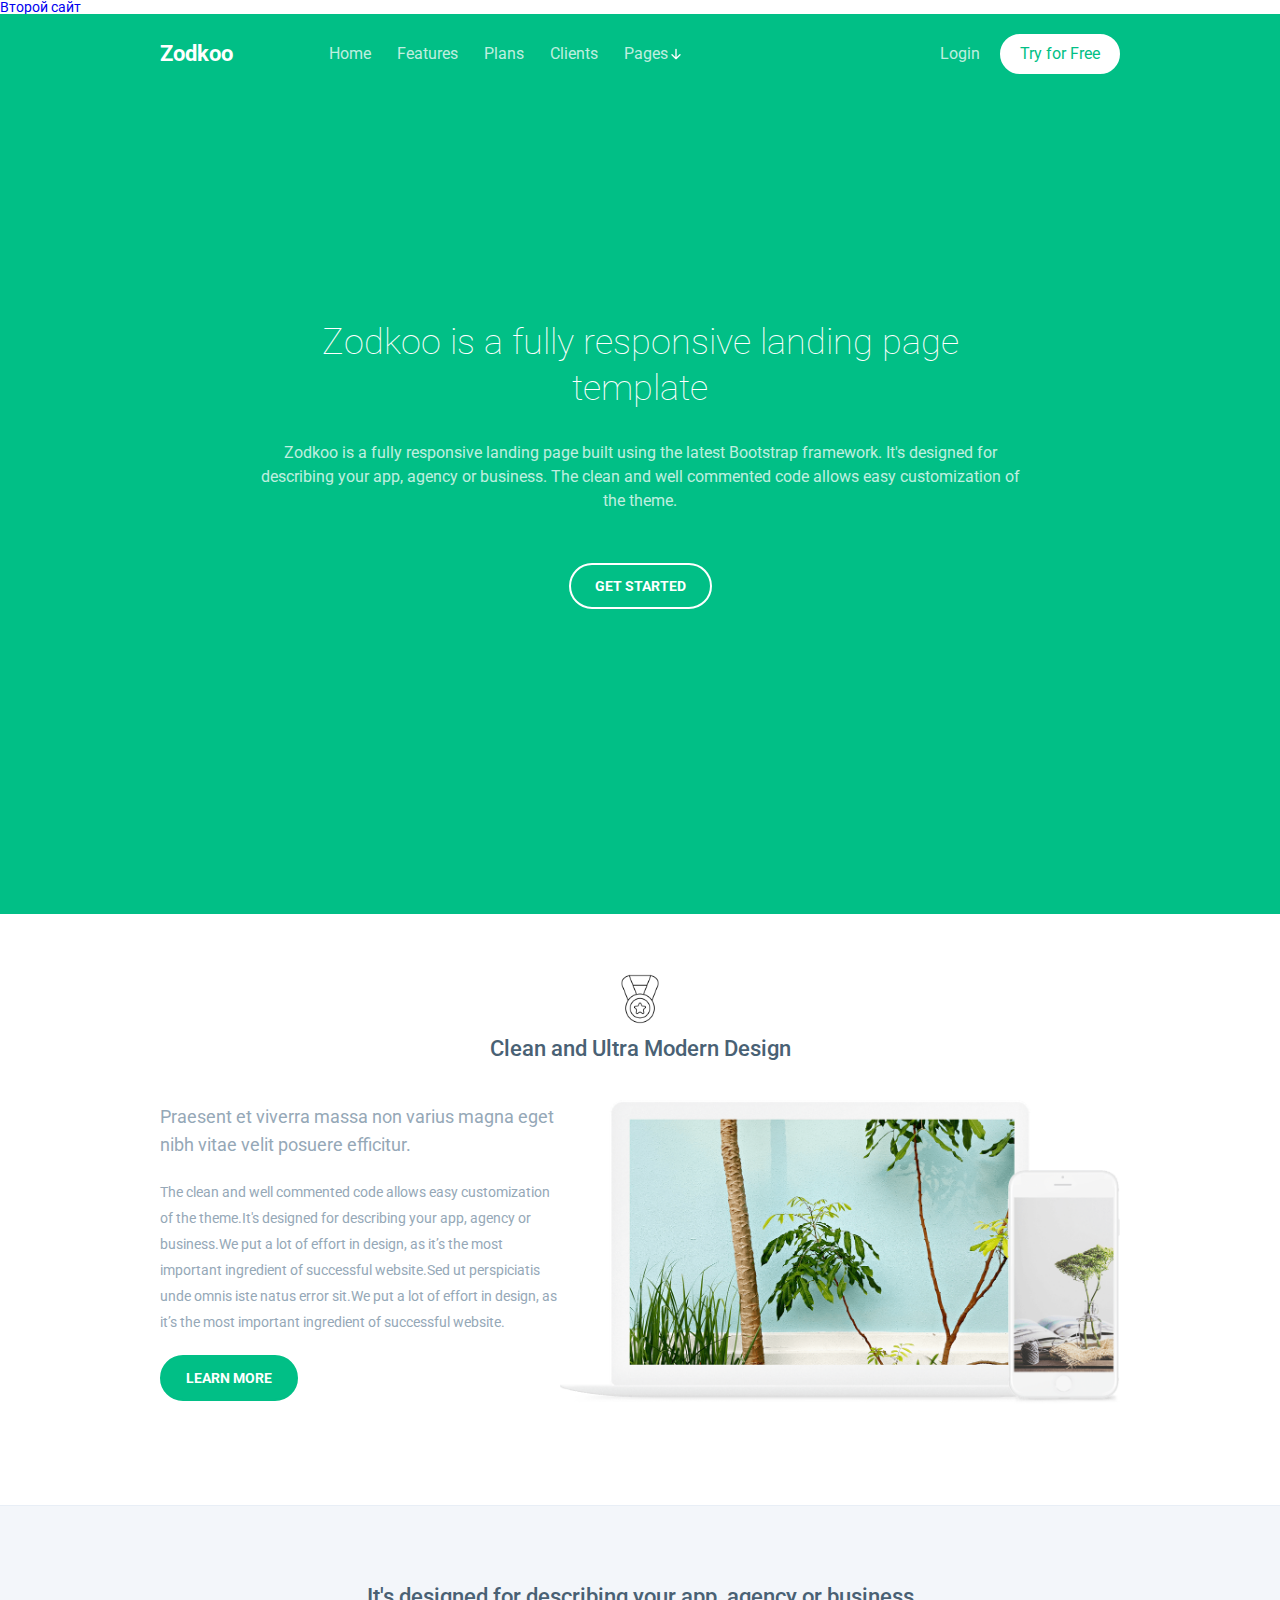
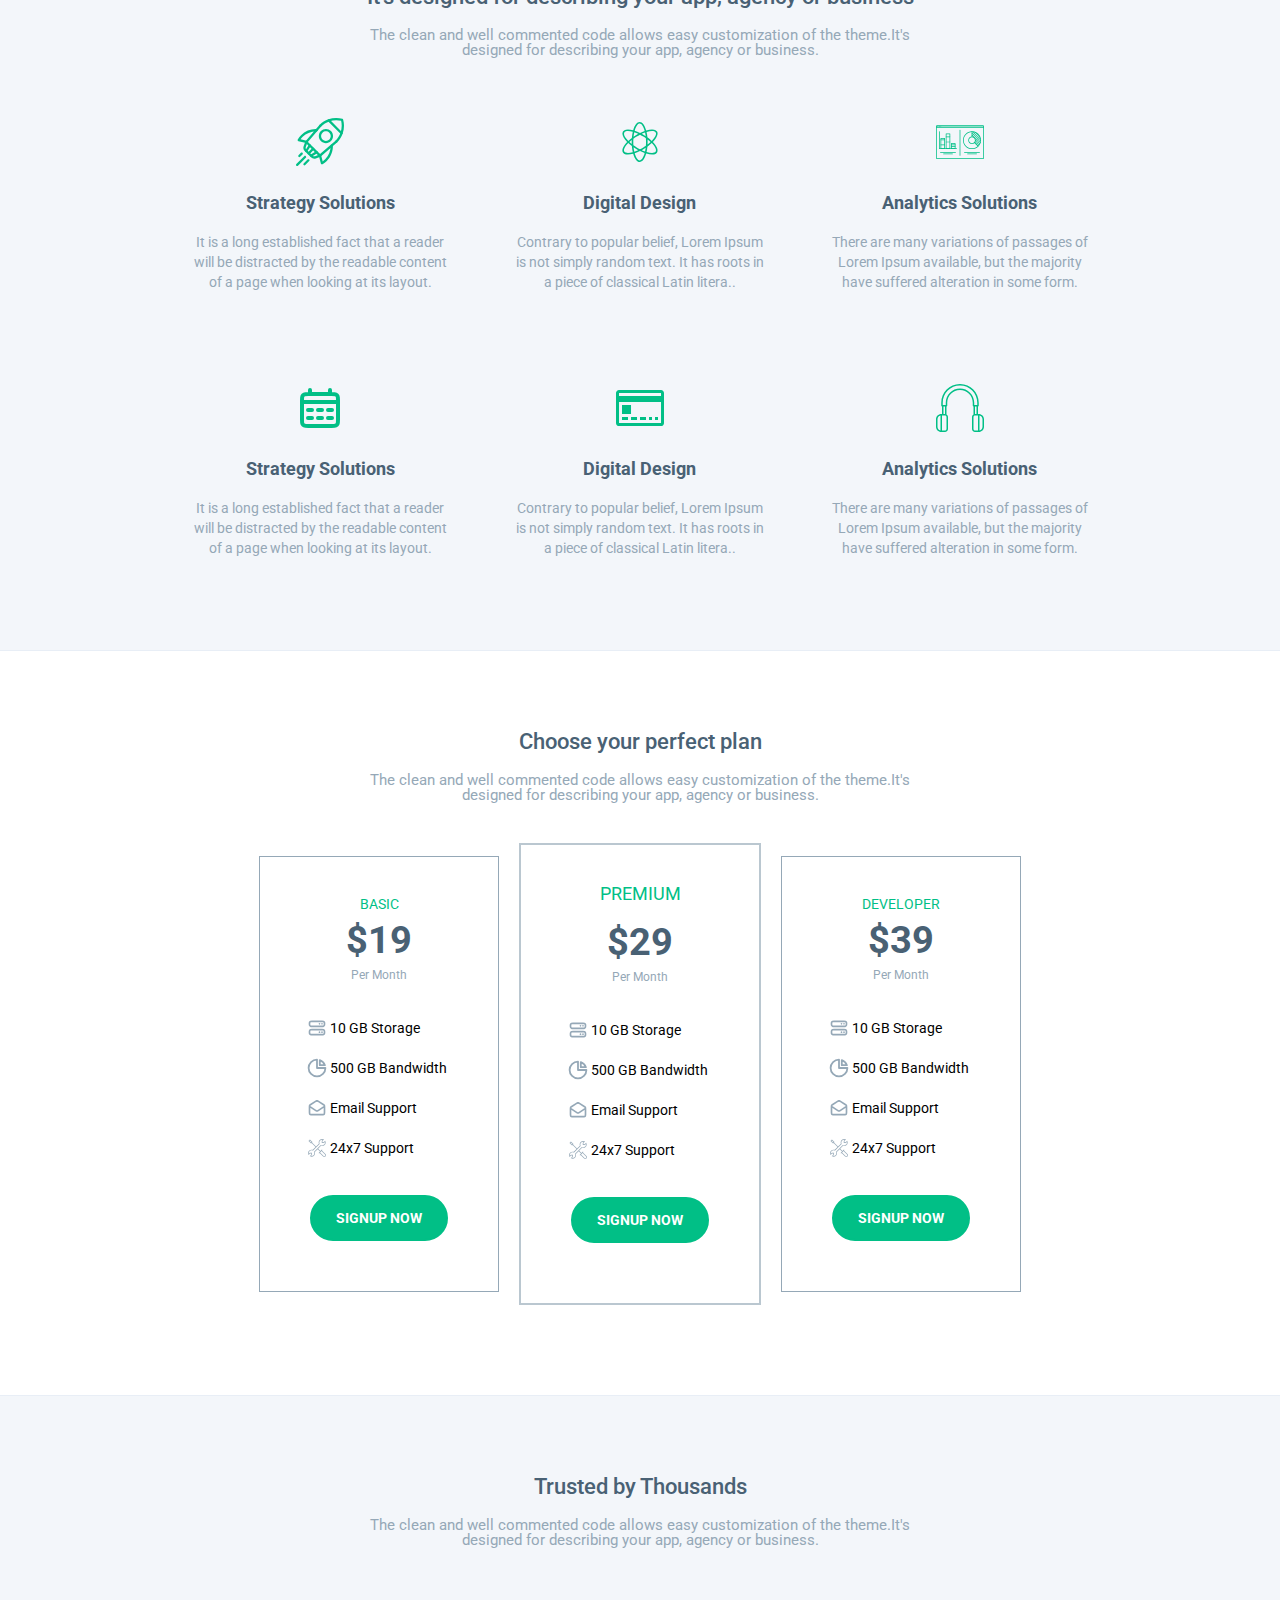
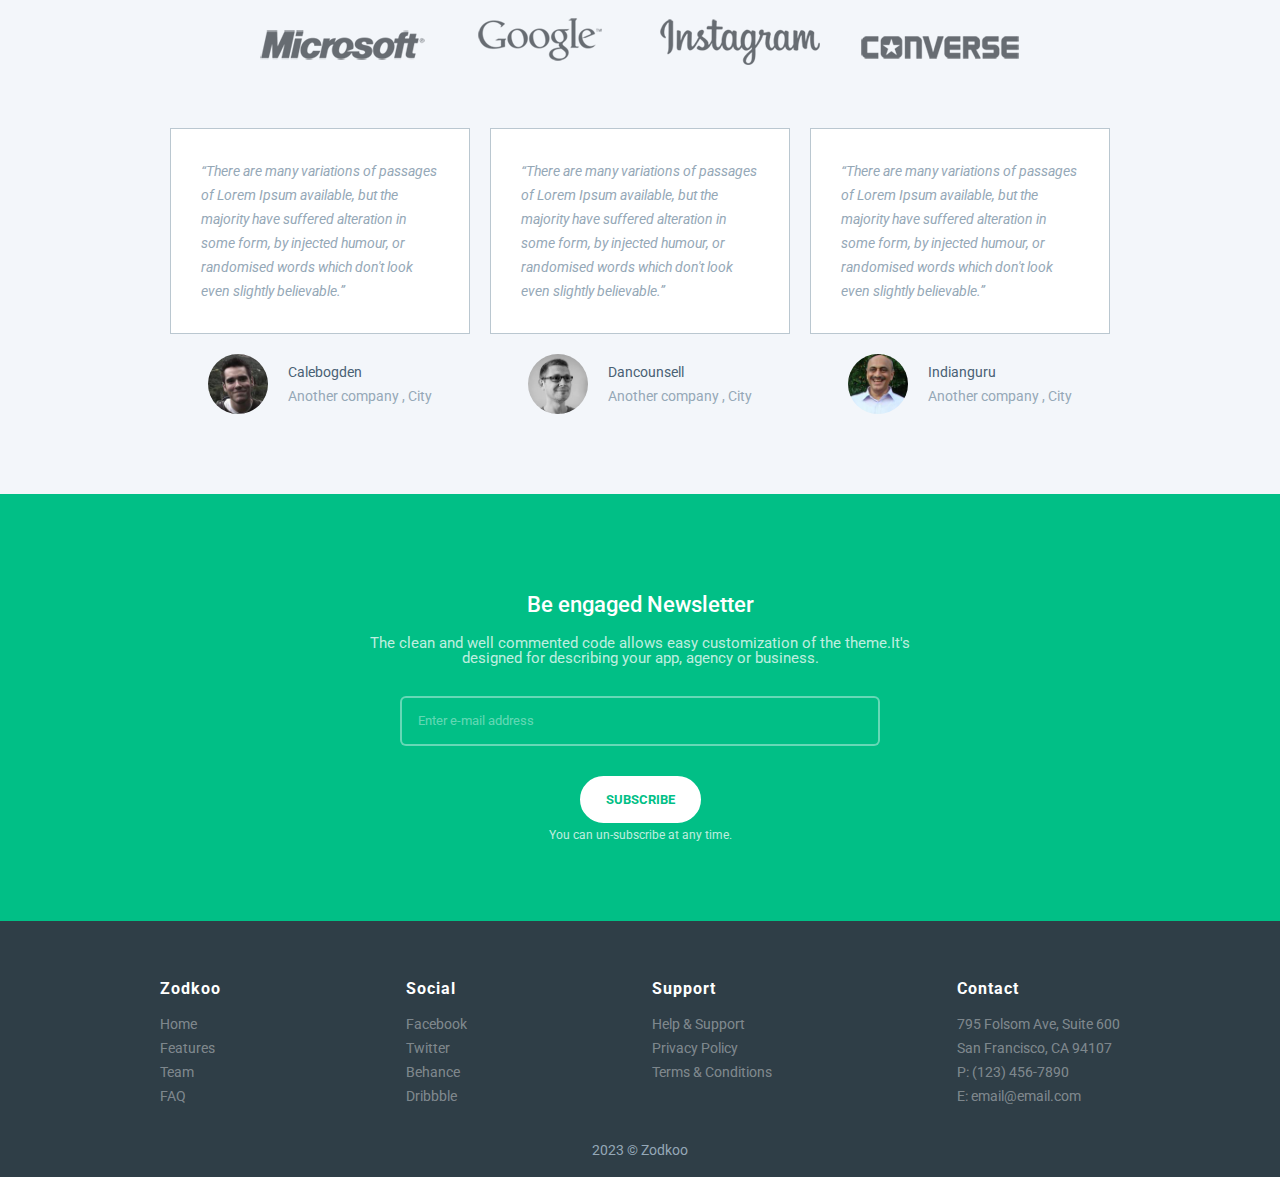
==== commit e55ec403: "ссылка" ====
--- a/index.html
+++ b/index.html
@@ -16,6 +16,7 @@
 <!-- Отображаемое тело страницы -->
 
 <body>
+  <a href="spin/index.html">Второй сайт</a>
 <header class="header">
   <div class="container">
     <nav class="header__body">
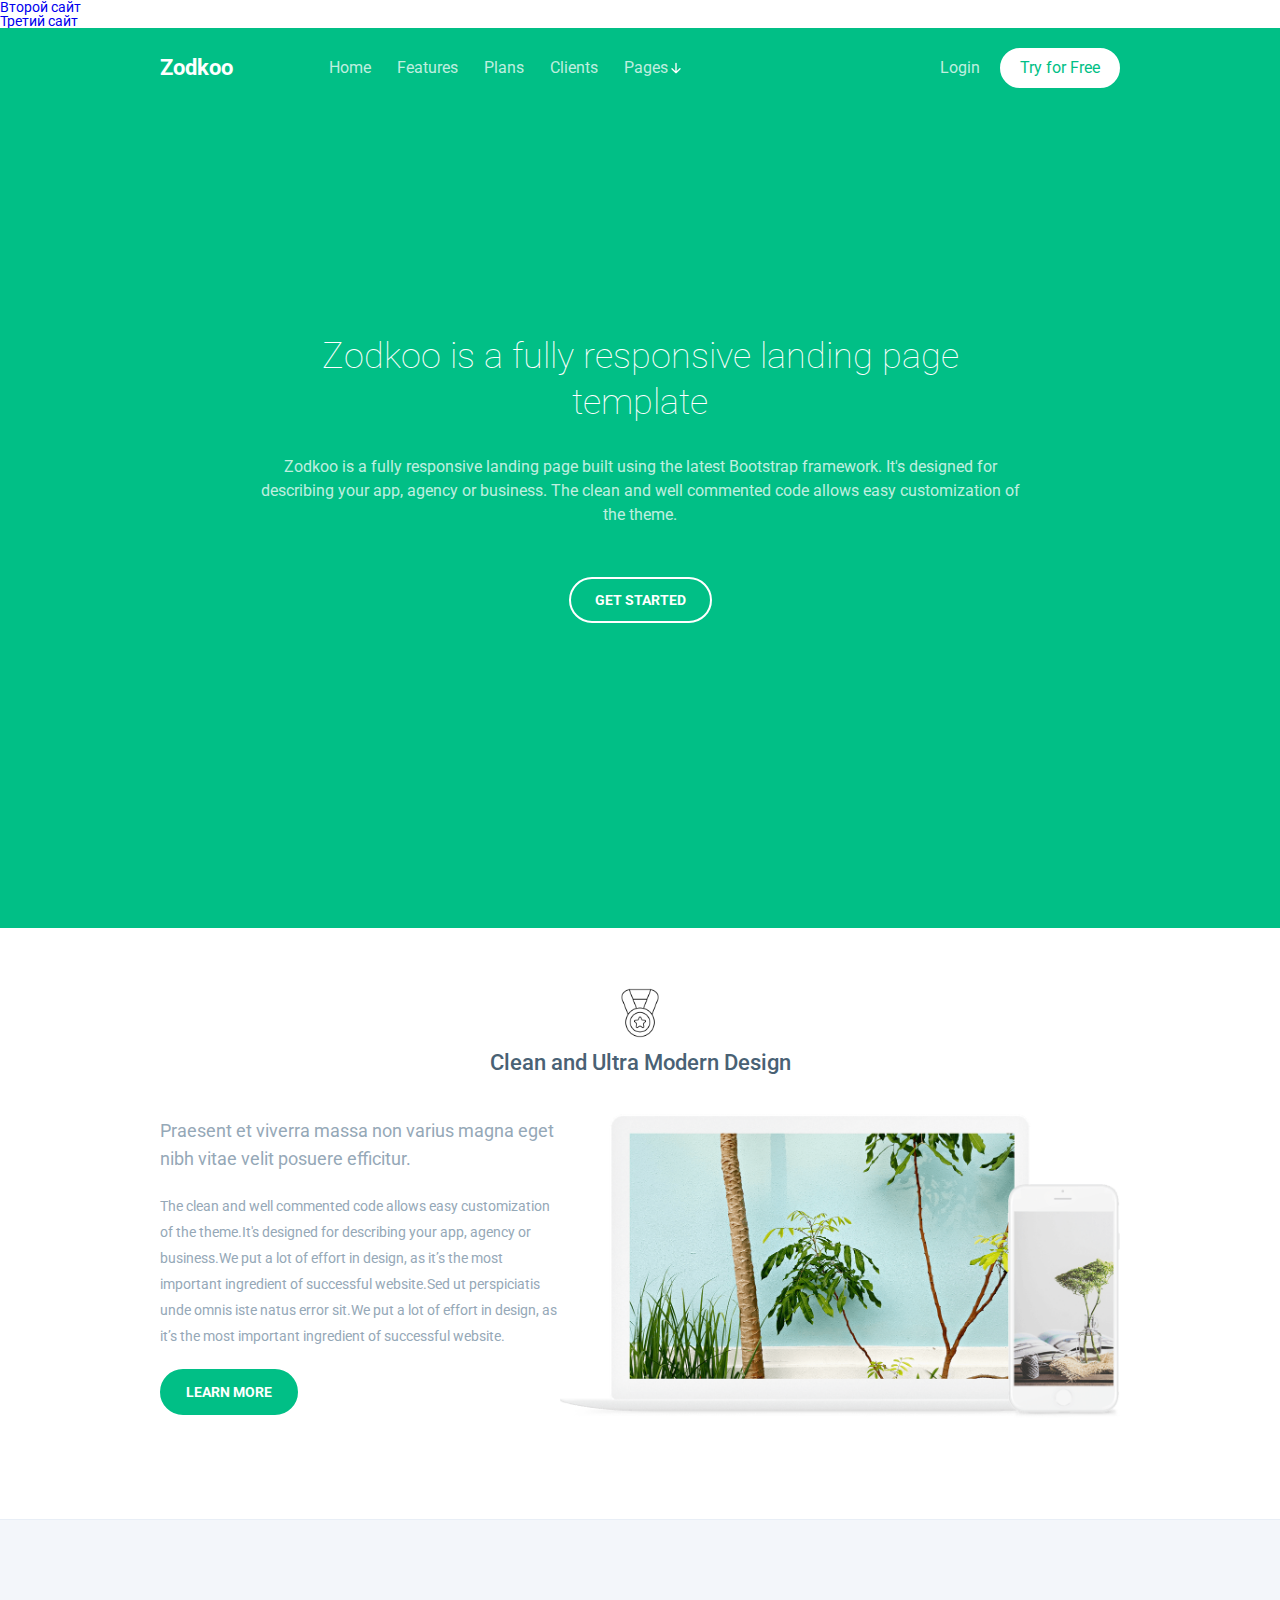
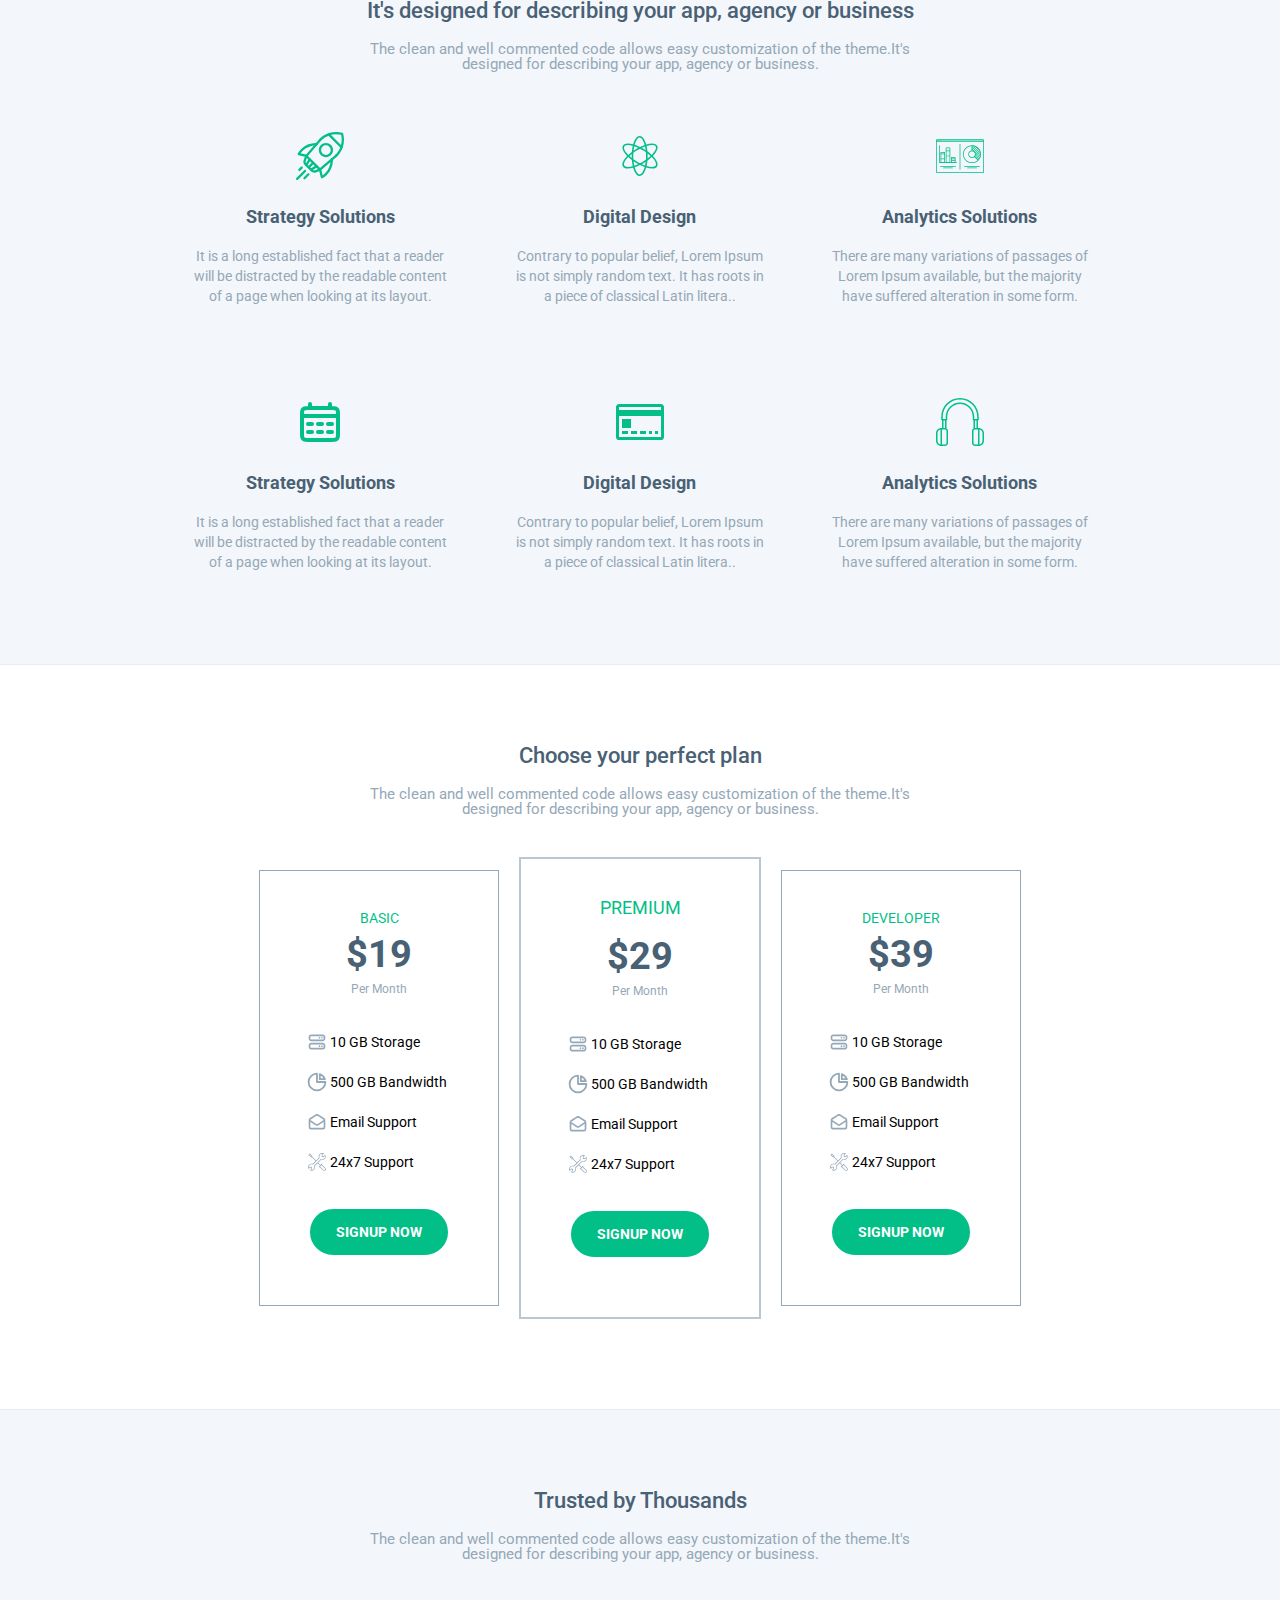
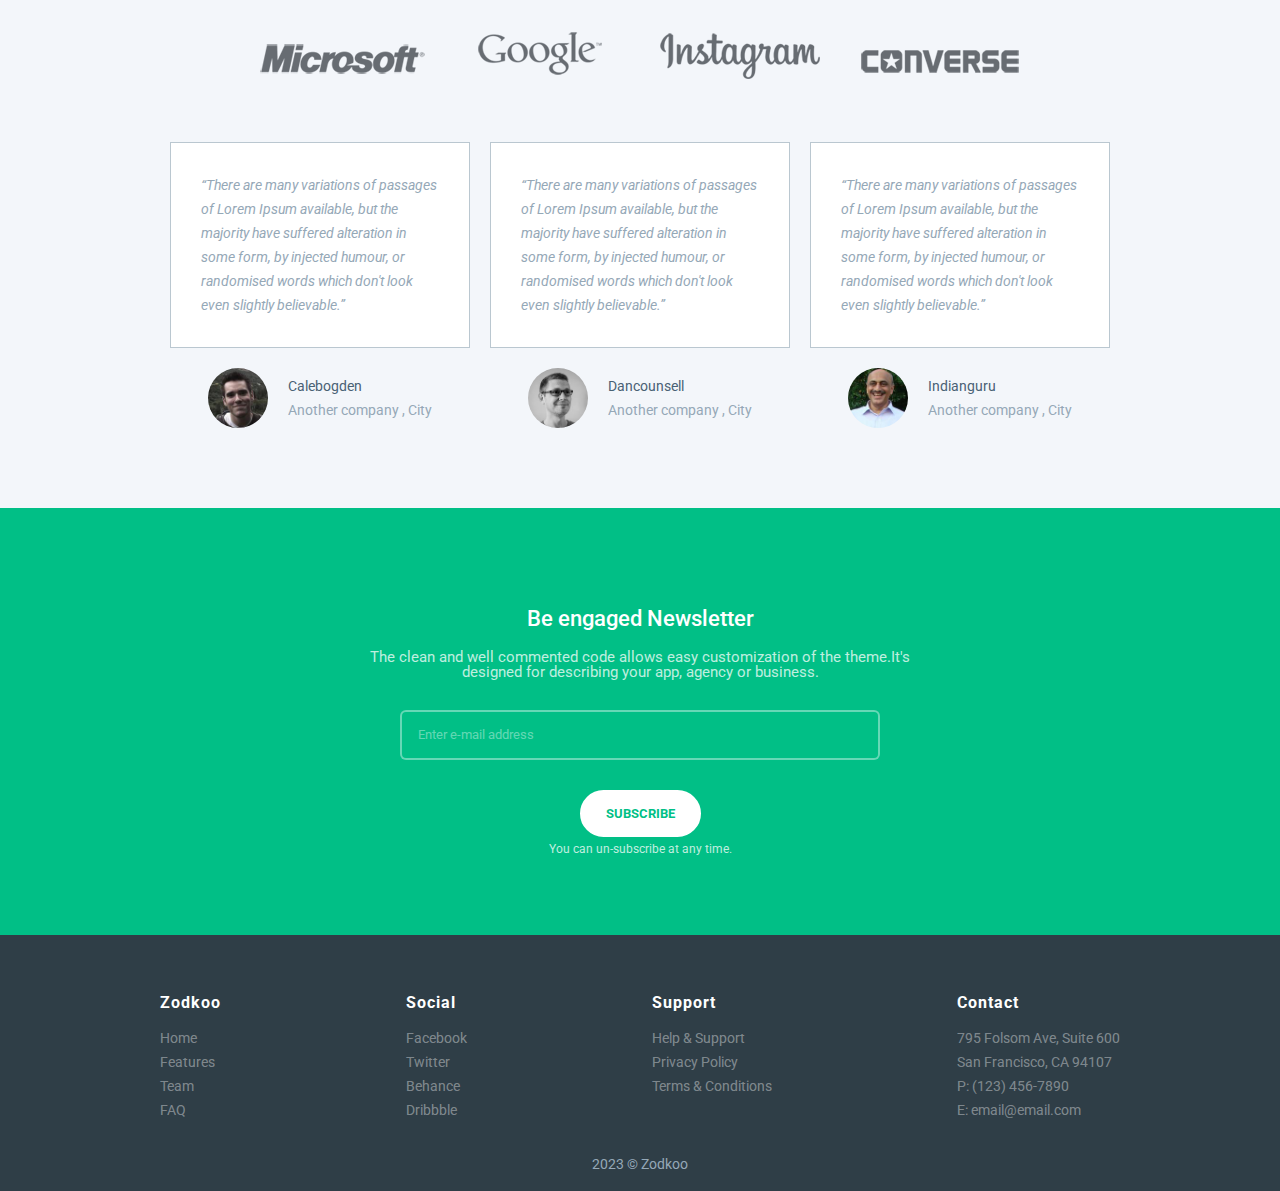
==== commit 115364a3: "третий сайт" ====
--- a/index.html
+++ b/index.html
@@ -17,6 +17,8 @@
 
 <body>
   <a href="spin/index.html">Второй сайт</a>
+  <br>  
+  <a href="mosto/index.html">Третий сайт</a>
 <header class="header">
   <div class="container">
     <nav class="header__body">
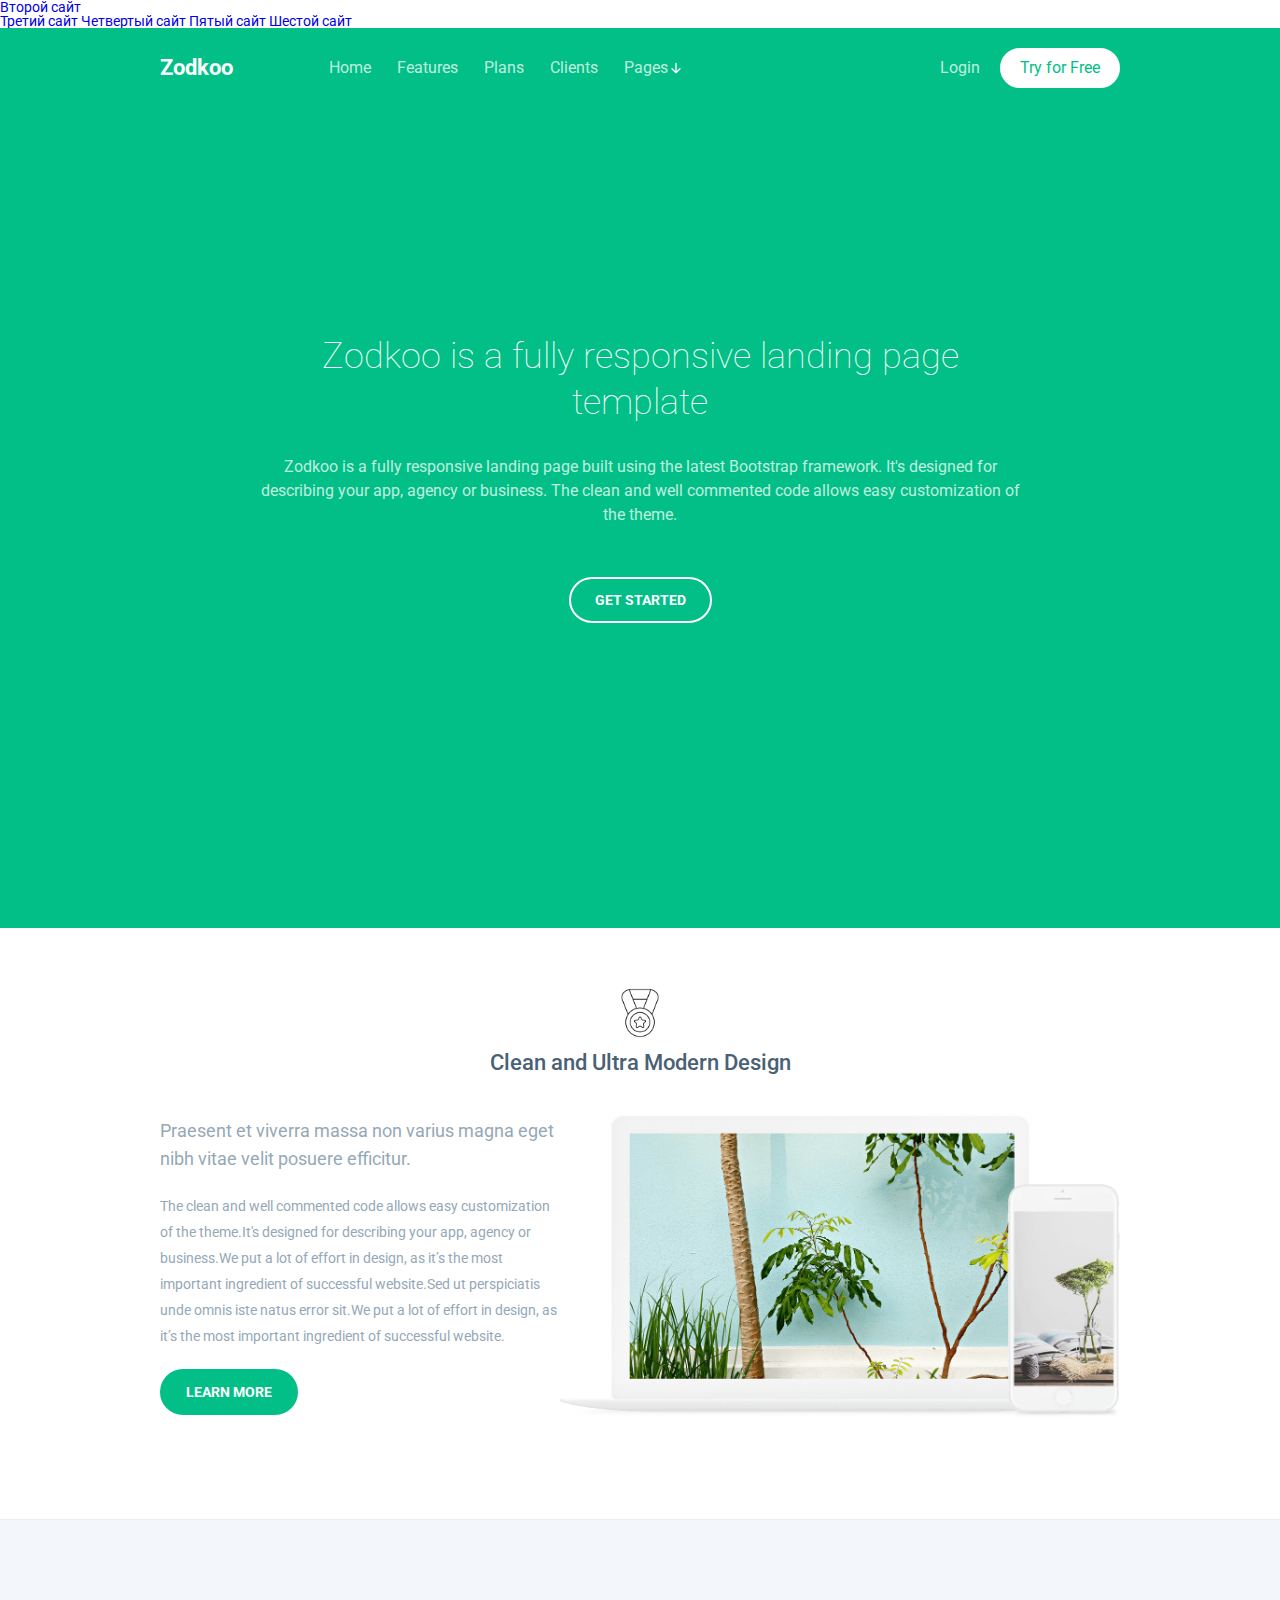
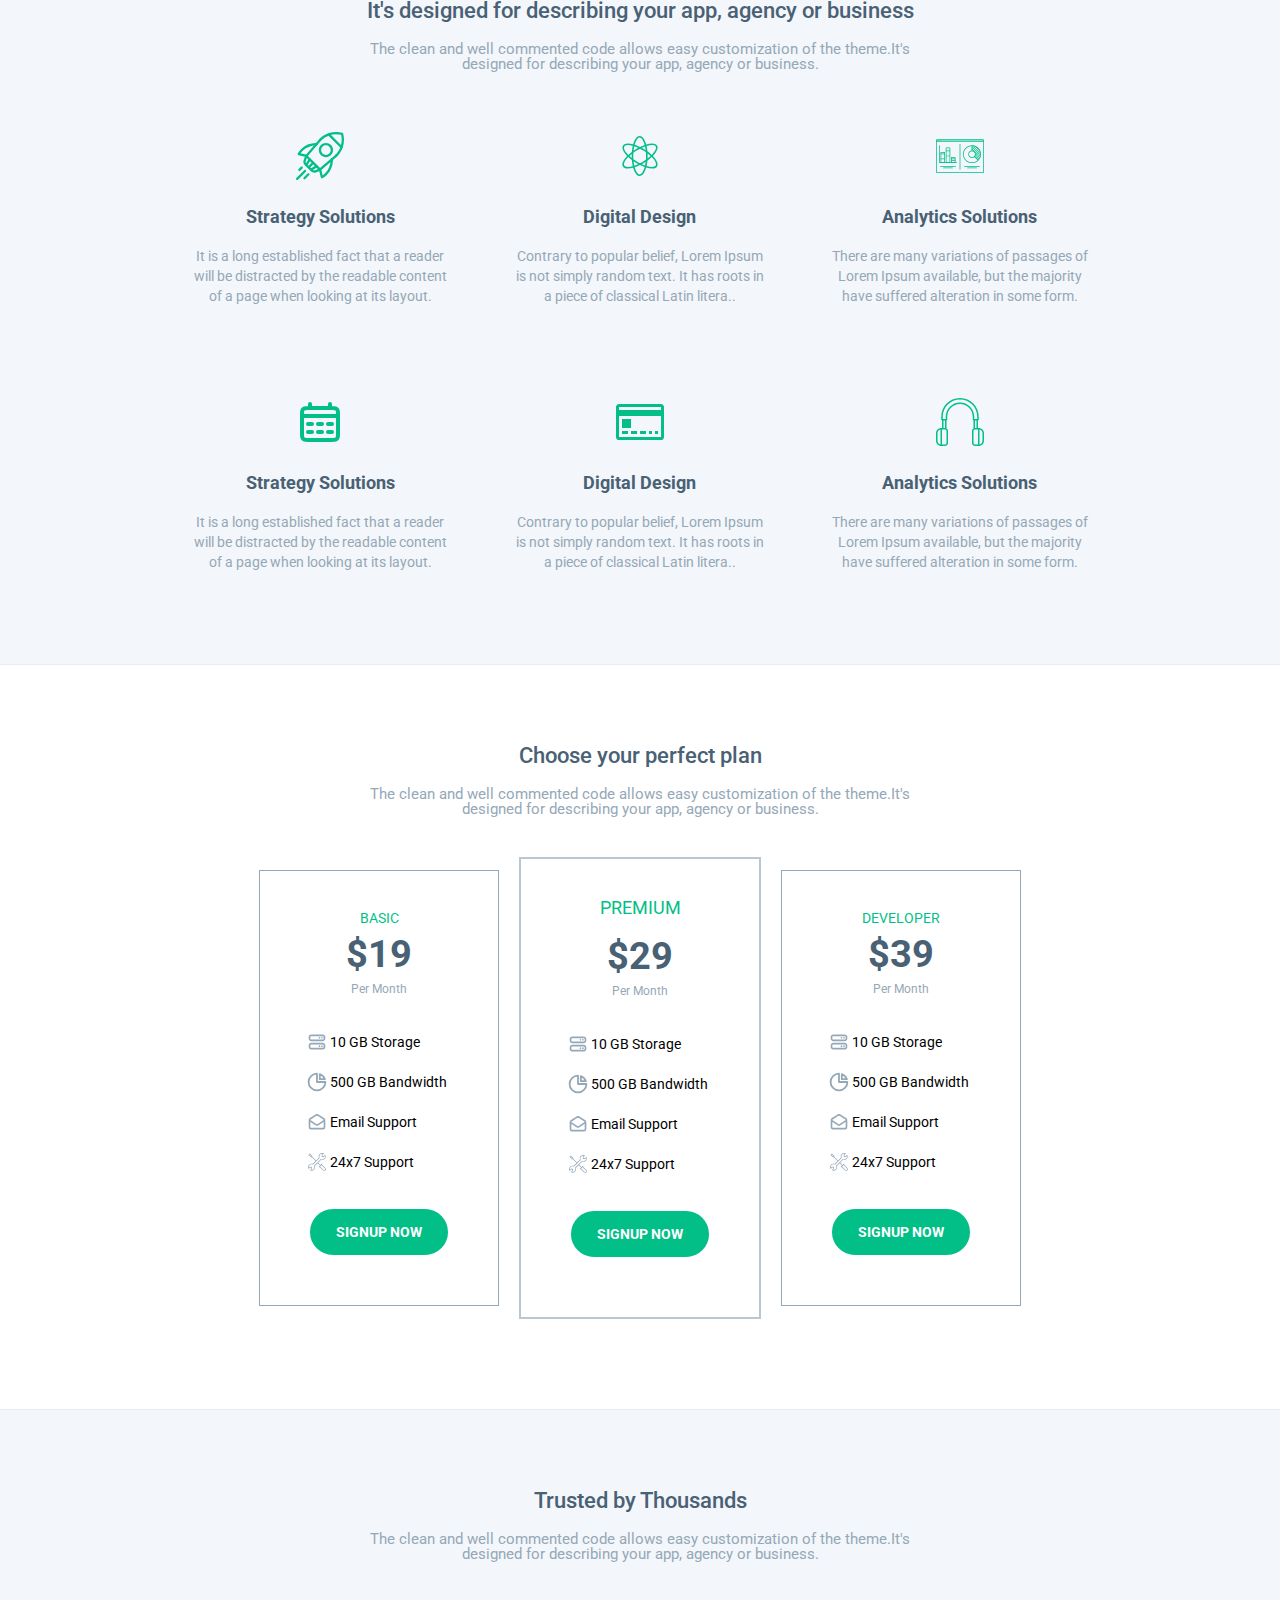
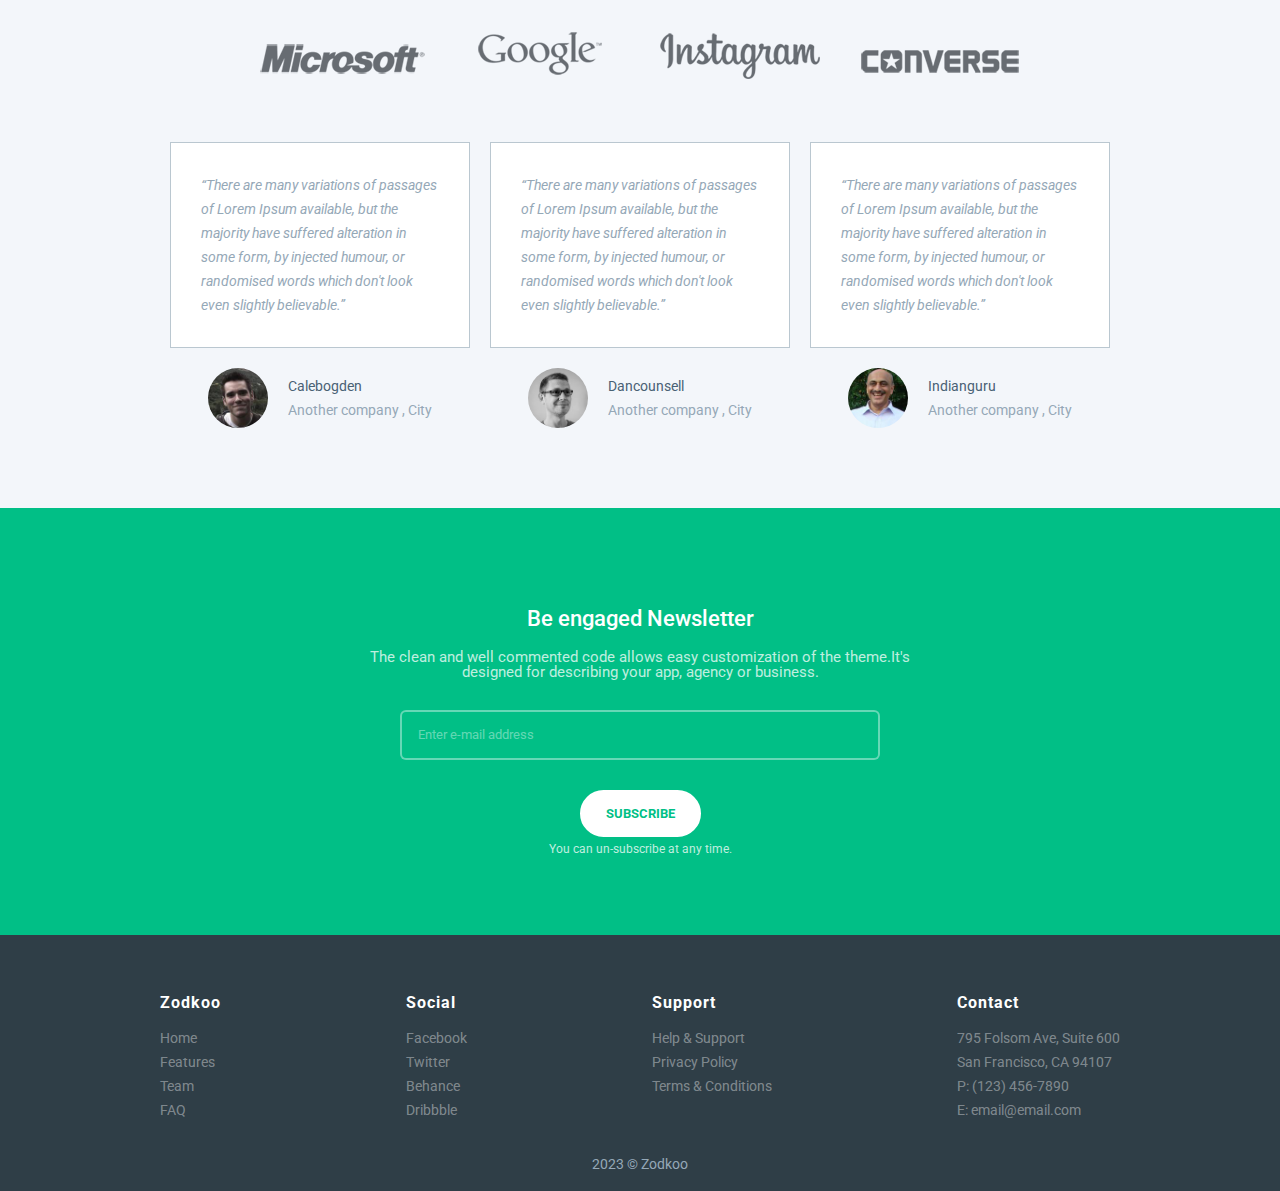
==== commit c1477f4b: "ещё пару сайтов" ====
--- a/index.html
+++ b/index.html
@@ -19,6 +19,9 @@
   <a href="spin/index.html">Второй сайт</a>
   <br>  
   <a href="mosto/index.html">Третий сайт</a>
+  <a href="warkinon/index.html">Четвертый сайт</a>
+  <a href="expoforum/index.html">Пятый сайт</a>
+  <a href="myfolio/index.html">Шестой сайт</a>
 <header class="header">
   <div class="container">
     <nav class="header__body">
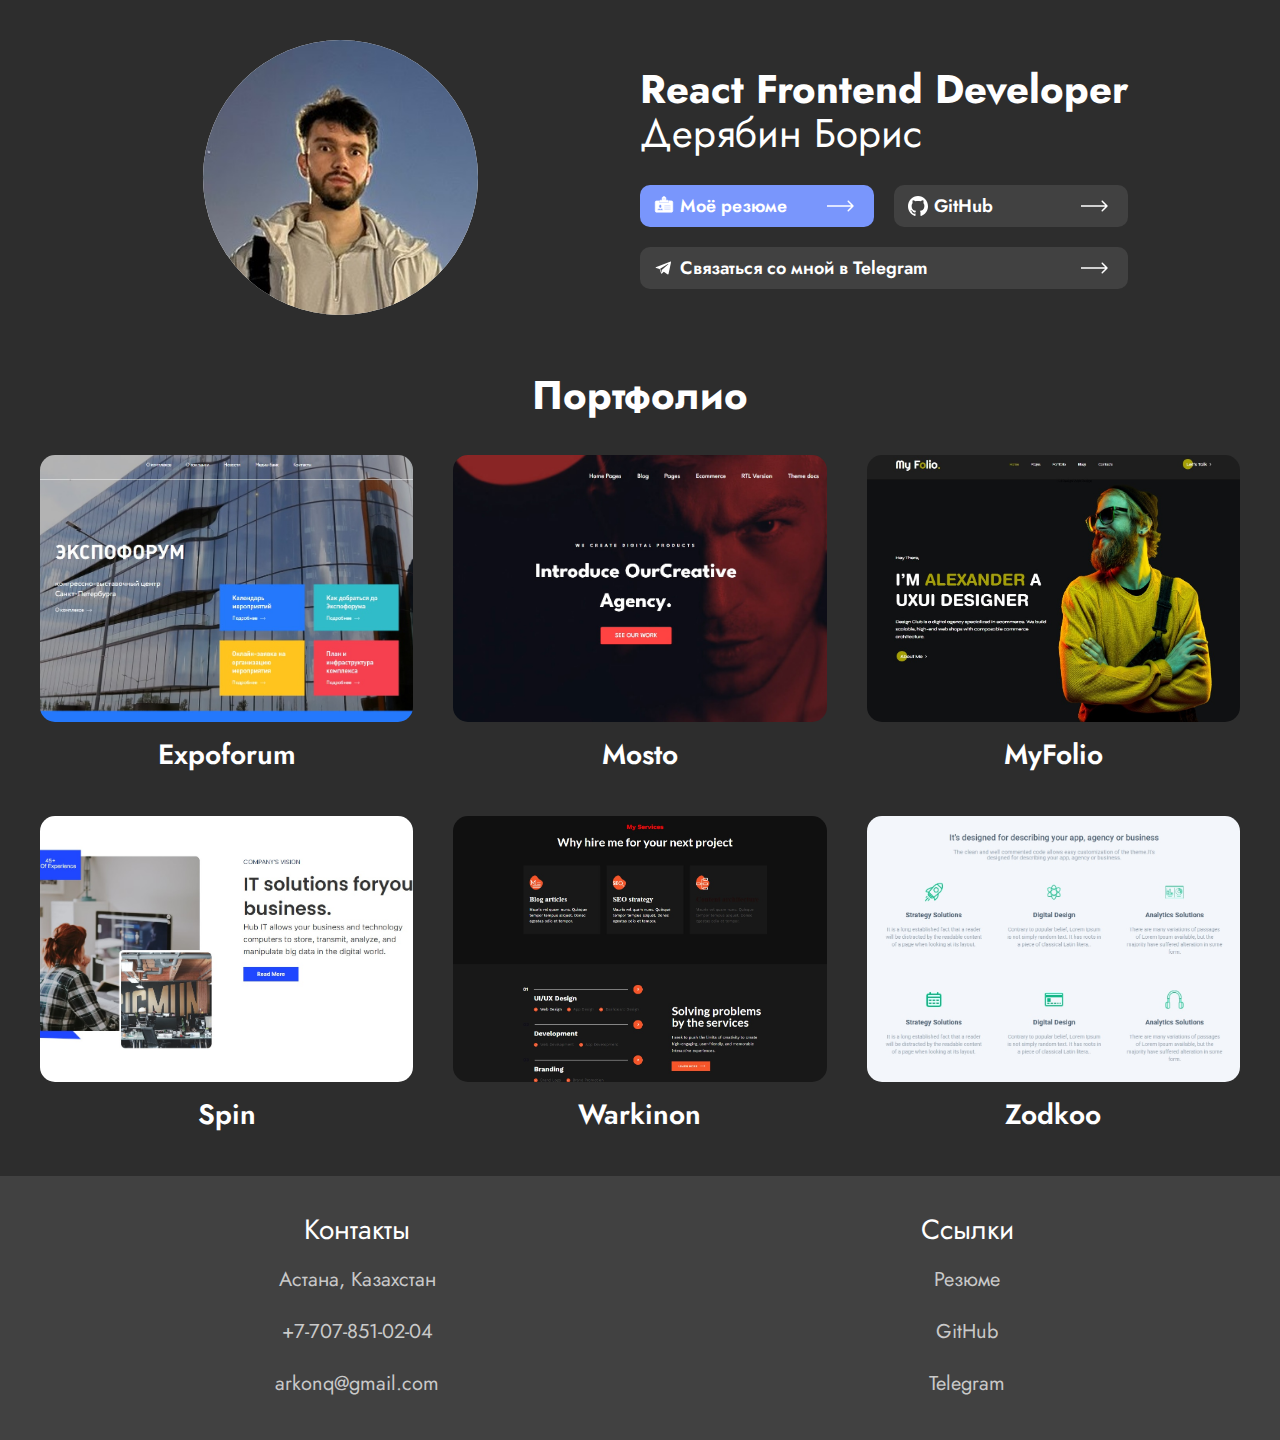
==== commit 3fadde49: "Portfolio for 24.09.2023" ====
--- a/index.html
+++ b/index.html
@@ -1,258 +1,88 @@
-<!-- Сообщаем браузеру как стоит обрабатывать эту страницу -->
 <!DOCTYPE html>
-<!-- Оболочка документа, указываем язык содержимого -->
 <html lang="en">
-<!-- Заголовок страницы, контейнер для других важных данных (не отображается) -->
 
 <head>
-  <!-- Заголовок страницы в браузере -->
-  <title>Main Page</title>
-  <!-- Подключаем CSS -->
+  <title>Porfolio Deryabin Boris</title>
   <link rel="stylesheet" href="css/style.css" />
-  <!-- Кодировка страницы -->
   <meta http-equiv="Content-type" content="text/html;charset=UTF-8" />
   <meta name="viewport" content="width=device-width, initial-scale=1.0">
+  <link rel="shortcut icon" href="img/icons/logo.ico">
 </head>
-<!-- Отображаемое тело страницы -->
 
 <body>
-  <a href="spin/index.html">Второй сайт</a>
-  <br>  
-  <a href="mosto/index.html">Третий сайт</a>
-  <a href="warkinon/index.html">Четвертый сайт</a>
-  <a href="expoforum/index.html">Пятый сайт</a>
-  <a href="myfolio/index.html">Шестой сайт</a>
-<header class="header">
-  <div class="container">
-    <nav class="header__body">
-      <a href="index.html" class="header__logo">Zodkoo</a>
-      <div class="header__burger">
-        <span></span>
-      </div>
-      <nav class="header__menu">
-        <ul class="header__list">
-          <li class="header__link"><a href="index.html#home">Home</a></li>
-          <li class="header__link"><a href="index.html#features">Features</a></li>
-          <li class="header__link"><a href="index.html#plans">Plans</a></li>
-          <li class="header__link"><a href="index.html#clients">Clients</a></li>
-          <li class="header__link">
-            <a href="#">Pages <img src="img/icons/arrow-down.svg" alt=""></a>
-            <div class="header__pages-top">
-              <div class="header__pages-bottom">
-                <a class="header__pages-link" href="about-us.html">About Us</a>
-                <a class="header__pages-link" href="contact.html">Contact</a>
-                <a class="header__pages-link" href="faq.html">FAQ</a>
-                <a class="header__pages-link" href="jobs.html">Jobs</a>
+  <div class="wrapper">
+    <main class="content">
+      <section class="home container">
+        <div class="home__body">
+          <div class="home__col">
+            <div class="home__img">
+              <img src="img/home/home_bg.jpeg" alt="">
+            </div>
+          </div>
+          <div class="home__col">
+            <div class="home__info">
+              <h1 class="home__title"><span>React Frontend Developer</span><br> Дерябин Борис</h1>
+              <div class="home__btns">
+                <a target="_blank" href="https://drive.google.com/file/d/1sX0l8OOqA9Q8OibM6lG2NEqLehOC4QNJ/view?usp=sharing" class="home__btn home__btn_active home__btn_cv">Моё резюме</a>
+                <a target="_blank" href="https://github.com/Arkonq?tab=repositories" class="home__btn home__btn_git">GitHub</a>
               </div>
-            </div>
-          </li>
-        </ul>
-        <div class="header__login">
-          <a href="index.html" class="header__log">Login</a>
-          <a href="index.html" class="header__try">Try for Free</a>
-        </div>
-      </nav>
-    </nav>
-  </div>
-</header>  <div class="wrapper">
-    <div class="content">
-      <section class="home" id="home">
-        <div class="container">
-          <h1 class="home__title">Zodkoo is a fully responsive landing page template</h1>
-          <h5 class="home__subtitle">Zodkoo is a fully responsive landing page built using the latest Bootstrap framework. It's designed for describing your app, agency or business. The clean and well commented code allows easy customization of the theme.</h5>
-          <a href="#" class="button">Get Started</a>
-        </div>
-      </section>
-      <section class="info">
-        <div class="container">
-          <div class="info__logo"><img src="../img/info/medal.png" alt=""></div>
-          <h2 class="title">Clean and Ultra Modern Design</h2>
-          <div class="info__info">
-            <div class="info__left">
-              <div class="info__title">Praesent et viverra massa non varius magna eget nibh vitae velit posuere efficitur.</div>
-              <div class="info__text">The clean and well commented code allows easy customization of the theme.It's designed for describing your app, agency or business.We put a lot of effort in design, as it’s the most important ingredient of successful website.Sed ut perspiciatis unde omnis iste natus error sit.We put a lot of effort in design, as it’s the most important ingredient of successful website.</div>
-              <a href="#" class="info__button button">Learn More</a>
-            </div>
-            <div class="info__right"><img src="../img/info/macbook.png" alt=""></div>
+              <a target="_blank" href="https://t.me/arkonqq" class="home__btn home__btn_tg">Связаться со мной в Telegram</a>
+              </div>
           </div>
         </div>
       </section>
-      <section class="features" id="features">
-        <div class="container">
-          <h2 class="title">It's designed for describing your app, agency or business</h2>
-          <h4 class="subtitle">The clean and well commented code allows easy customization of the theme.It's designed for describing your app, agency or business.</h4>
-          <div class="features__list">
-            <div class="features__item">
-              <div class="features__img"><img src="../img/features/rocket.svg" alt=""></div>
-              <div class="features__name">Strategy Solutions</div>
-              <div class="features__text">It is a long established fact that a reader will be distracted by the readable content of a page when looking at its layout.</div>
-            </div>
-            <div class="features__item">
-              <div class="features__img"><img src="../img/features/science.svg" alt=""></div>
-              <div class="features__name">Digital Design</div>
-              <div class="features__text">Contrary to popular belief, Lorem Ipsum is not simply random text. It has roots in a piece of classical Latin litera..</div>
-            </div>
-            <div class="features__item">
-              <div class="features__img"><img src="../img/features/analysis.svg" alt=""></div>
-              <div class="features__name">Analytics Solutions</div>
-              <div class="features__text">There are many variations of passages of Lorem Ipsum available, but the majority have suffered alteration in some form.</div>
-            </div>
-            <div class="features__item">
-              <div class="features__img"><img src="../img/features/calendar.svg" alt=""></div>
-              <div class="features__name">Strategy Solutions</div>
-              <div class="features__text">It is a long established fact that a reader will be distracted by the readable content of a page when looking at its layout.</div>
-            </div>
-            <div class="features__item">
-              <div class="features__img"><img src="../img/features/credit-card.svg" alt=""></div>
-              <div class="features__name">Digital Design</div>
-              <div class="features__text">Contrary to popular belief, Lorem Ipsum is not simply random text. It has roots in a piece of classical Latin litera..</div>
-            </div>
-            <div class="features__item">
-              <div class="features__img"><img src="../img/features/headphones.svg" alt=""></div>
-              <div class="features__name">Analytics Solutions</div>
-              <div class="features__text">There are many variations of passages of Lorem Ipsum available, but the majority have suffered alteration in some form.</div>
-            </div>
+      <section class="portfolio container">
+        <div class="portfolio__body">
+          <div class="portfolio__title">Портфолио</div>
+          <div class="portfolio__items">
+            <a a target="_blank" href="expoforum/index.html" class="portfolio__item">
+              <div class="portfolio__img"><img src="img/portfolio/portfolio_1.jpg" alt=""></div>
+              <p class="portfolio__name">Expoforum</p>
+            </a>
+            <a a target="_blank" href="mosto/index.html" class="portfolio__item">
+              <div class="portfolio__img"><img src="img/portfolio/portfolio_2.jpg" alt=""></div>
+              <p class="portfolio__name">Mosto</p>
+            </a>
+            <a a target="_blank" href="myfolio/index.html" class="portfolio__item">
+              <div class="portfolio__img"><img src="img/portfolio/portfolio_3.jpg" alt=""></div>
+              <p class="portfolio__name">MyFolio</p>
+            </a>
+            <a a target="_blank" href="spin/index.html" class="portfolio__item">
+              <div class="portfolio__img"><img src="img/portfolio/portfolio_4.jpg" alt=""></div>
+              <p class="portfolio__name">Spin</p>
+            </a>
+            <a a target="_blank" href="warkinon/index.html" class="portfolio__item">
+              <div class="portfolio__img"><img src="img/portfolio/portfolio_5.jpg" alt=""></div>
+              <p class="portfolio__name">Warkinon</p>
+            </a>
+            <a a target="_blank" href="zodkoo/index.html" class="portfolio__item">
+              <div class="portfolio__img"><img src="img/portfolio/portfolio_6.jpg" alt=""></div>
+              <p class="portfolio__name">Zodkoo</p>
+            </a>
           </div>
         </div>
       </section>
-      <section class="plans" id="plans">
-        <div class="container">
-          <h2 class="title">Choose your perfect plan</h2>
-          <h4 class="subtitle">The clean and well commented code allows easy customization of the theme.It's designed for describing your app, agency or business.</h4>
-          <div class="plans__list">
-            <div class="plans__item">
-              <div class="plans__name">BASIC</div>
-              <div class="plans__price">$19</div>
-              <div class="plans__period">Per Month</div>
-              <div class="plans__features">
-                <div class="plans__feature">10 GB Storage</div>
-                <div class="plans__feature">500 GB Bandwidth</div>
-                <div class="plans__feature">Email Support</div>
-                <div class="plans__feature">24x7 Support</div>
-              </div>
-              <a href="#" class="plans__btn button">SignUp Now</a>
-            </div>
-            <div class="plans__item">
-              <div class="plans__name">PREMIUM</div>
-              <div class="plans__price">$29</div>
-              <div class="plans__period">Per Month</div>
-              <div class="plans__features">
-                <div class="plans__feature">10 GB Storage</div>
-                <div class="plans__feature">500 GB Bandwidth</div>
-                <div class="plans__feature">Email Support</div>
-                <div class="plans__feature">24x7 Support</div>
-              </div>
-              <a href="#" class="plans__btn button">SignUp Now</a>
-            </div>
-            <div class="plans__item">
-              <div class="plans__name">DEVELOPER</div>
-              <div class="plans__price">$39</div>
-              <div class="plans__period">Per Month</div>
-              <div class="plans__features">
-                <div class="plans__feature">10 GB Storage</div>
-                <div class="plans__feature">500 GB Bandwidth </div>
-                <div class="plans__feature">Email Support</div>
-                <div class="plans__feature">24x7 Support</div>
-              </div>
-              <a href="#" class="plans__btn button">SignUp Now</a>
-            </div>
-          </div>
-        </div>
-      </section>
-      <section class="clients" id="clients">
-        <div class="container">
-          <h2 class="title">Trusted by Thousands</h2>
-          <h4 class="subtitle">The clean and well commented code allows easy customization of the theme.It's designed for describing your app, agency or business.</h4>
-          <div class="clients__companies">
-            <a href="#" class="clients__company"><img src="../img/clients/microsoft.png" alt=""></a>
-            <a href="#" class="clients__company"><img src="../img/clients/google.png" alt=""></a>
-            <a href="#" class="clients__company"><img src="../img/clients/instagram.png" alt=""></a>
-            <a href="#" class="clients__company"><img src="../img/clients/converse.png" alt=""></a>
-          </div>
-          <div class="clients__reviews">
-            <div class="clients__review">
-              <div class="clients__review-text">There are many variations of passages of Lorem Ipsum available, but the majority have suffered alteration in some form, by injected humour, or randomised words which don't look even slightly believable.</div>
-              <div class="clients__review-by">
-                <div class="clients__review-img"> <img src="../img/clients/user.jpg" alt=""></div>
-                <div class="clients__review-author">
-                  <div class="clients__review-name">Calebogden</div>
-                  <div class="clients__review-company">Another company , City</div>
-                </div>
-              </div>
-            </div>
-            <div class="clients__review">
-              <div class="clients__review-text">There are many variations of passages of Lorem Ipsum available, but the majority have suffered alteration in some form, by injected humour, or randomised words which don't look even slightly believable.</div>
-              <div class="clients__review-by">
-                <div class="clients__review-img"> <img src="../img/clients/user2.jpg" alt=""></div>
-                <div class="clients__review-author">
-                  <div class="clients__review-name">Dancounsell</div>
-                  <div class="clients__review-company">Another company , City</div>
-                </div>
-              </div>
-            </div>
-            <div class="clients__review">
-              <div class="clients__review-text">There are many variations of passages of Lorem Ipsum available, but the majority have suffered alteration in some form, by injected humour, or randomised words which don't look even slightly believable.</div>
-              <div class="clients__review-by">
-                <div class="clients__review-img"> <img src="../img/clients/user3.jpg" alt=""></div>
-                <div class="clients__review-author">
-                  <div class="clients__review-name">Indianguru</div>
-                  <div class="clients__review-company">Another company , City</div>
-                </div>
-              </div>
-            </div>
-          </div>
-        </div>
-      </section>
-      <section class="newsletter">
-        <div class="container">
-          <h2 class="newsletter__title title">Be engaged Newsletter</h2>
-          <h4 class="newsletter__subtitle subtitle">The clean and well commented code allows easy customization of the theme.It's designed for describing your app, agency or business.</h4>
-          <form action="#">
-            <input type="text" class="newsletter__email" placeholder="Enter e-mail address">
-            <button class="newsletter__btn button">Subscribe</button>
-            <div class="newsletter__unsub">You can un-subscribe at any time.</div>
-          </form>
-        </div>
-      </section>
+    </main>
+<footer class="footer container">
+  <div class="footer__body">
+    <div class="footer__links">
+      <span class="footer__title">Контакты</span>
+      <p class="footer__text">Астана, Казахстан</p>
+      <a href="tel:+77078510204" class="footer__link" href="#">+7-707-851-02-04</a>
+      <a target="_blank" href="mailto: arkonq@gmail.com" class="footer__link" href="#">arkonq@gmail.com</a>
     </div>
-  </div>
-<footer class="footer">
-  <div class="container">
-    <div class="footer__cols">
-      <div class="footer__col">
-        <div class="footer__name">Zodkoo</div>
-        <a href="" class="footer__link">Home</a>
-        <a href="" class="footer__link">Features</a>
-        <a href="" class="footer__link">Team</a>
-        <a href="" class="footer__link">FAQ</a>
-      </div>
-      <div class="footer__col">
-        <div class="footer__name">Social</div>
-        <a href="" class="footer__link">Facebook</a>
-        <a href="" class="footer__link">Twitter</a>
-        <a href="" class="footer__link">Behance</a>
-        <a href="" class="footer__link">Dribbble</a>
-      </div>
-      <div class="footer__col">
-        <div class="footer__name">Support</div>
-        <a href="" class="footer__link">Help & Support</a>
-        <a href="" class="footer__link">Privacy Policy</a>
-        <a href="" class="footer__link">Terms & Conditions</a>
-      </div>
-      <div class="footer__col">
-        <div class="footer__name">Contact</div>
-        <a href="" class="footer__link">795 Folsom Ave, Suite 600</a>
-        <a href="" class="footer__link">San Francisco, CA 94107</a>
-        <a href="" class="footer__link">P: (123) 456-7890</a>
-        <a href="" class="footer__link">E: email@email.com</a>
-      </div>
+    <div class="footer__links">
+      <span class="footer__title">Ссылки</span>
+      <a target="_blank" href="https://drive.google.com/file/d/1sX0l8OOqA9Q8OibM6lG2NEqLehOC4QNJ/view?usp=sharing"  class="footer__link" href="#">Резюме</a>
+      <a target="_blank" href="https://github.com/Arkonq?tab=repositories" class="footer__link" href="#">GitHub</a>
+      <a target="_blank" href="https://t.me/arkonqq" class="footer__link" href="#">Telegram</a>
     </div>
-    <div class="footer__copyright">2023 © Zodkoo</div>
   </div>
 </footer>
 <!-- jQuery -->
-<script src="https://code.jquery.com/jquery-3.6.0.slim.min.js" integrity="sha256-u7e5khyithlIdTpu22PHhENmPcRdFiHRjhAuHcs05RI=" crossorigin="anonymous"></script>
+<!-- <script src="https://code.jquery.com/jquery-3.6.0.slim.min.js" integrity="sha256-u7e5khyithlIdTpu22PHhENmPcRdFiHRjhAuHcs05RI=" crossorigin="anonymous"></script> -->
 <!-- js -->
-<script src="js/script.js"></script></body>
+<!-- <script src="js/script.js"></script> -->  </div>
+</body>
 
 </html>--- a/css/style.css
+++ b/css/style.css
@@ -1,1493 +1,361 @@
 @charset "UTF-8";
-@import url("https://fonts.googleapis.com/css2?family=Roboto:ital,wght@0,300;0,400;0,500;0,700;1,300;1,400;1,500&display=swap"); /*Обнуление*/
+/*Обнуление*/
 * {
-	padding: 0;
-	margin: 0;
-	border: 0;
+		padding: 0;
+		margin: 0;
+		border: 0;
 }
 
 *, *:before, *:after {
-	-webkit-box-sizing: border-box;
-	box-sizing: border-box;
+		-webkit-box-sizing: border-box;
+		box-sizing: border-box;
 }
 
 :focus, :active {
-	outline: none;
+		outline: none;
 }
 
 a:focus, a:active {
-	outline: none;
+		outline: none;
 }
 
 nav, footer, header, aside {
-	display: block;
+		display: block;
 }
 
 html, body {
-	height: 100%;
-	width: 100%;
-	font-size: 100%;
-	line-height: 1;
-	font-size: 14px;
-	-ms-text-size-adjust: 100%;
-	-moz-text-size-adjust: 100%;
-	-webkit-text-size-adjust: 100%;
+		height: 100%;
+		width: 100%;
+		font-size: 100%;
+		line-height: 1;
+		font-size: 14px;
+		-ms-text-size-adjust: 100%;
+		-moz-text-size-adjust: 100%;
+		-webkit-text-size-adjust: 100%;
 }
 
 input, button, textarea {
-	font-family: inherit;
+		font-family: inherit;
 }
 
 input::-ms-clear {
-	display: none;
+		display: none;
 }
 
 button {
-	cursor: pointer;
+		cursor: pointer;
 }
 
 button::-moz-focus-inner {
-	padding: 0;
-	border: 0;
+		padding: 0;
+		border: 0;
 }
 
 a, a:visited {
-	text-decoration: none;
+		text-decoration: none;
 }
 
 a:hover {
-	text-decoration: none;
+		text-decoration: none;
 }
 
 ul li {
-	list-style: none;
+		list-style: none;
 }
 
 img {
-	vertical-align: top;
+		vertical-align: top;
 }
 
 h1, h2, h3, h4, h5, h6 {
-	font-size: inherit;
-	font-weight: inherit;
-	color: red;
+		font-size: inherit;
+		font-weight: inherit;
 }
 
 /*--------------------*/
-.home__subtitle, .header {
-	font-size: 16px;
-}
-
-.header__login, .header__body, .header__try {
-	display: -webkit-box;
-	display: -ms-flexbox;
-	display: flex;
-	-webkit-box-orient: horizontal;
-	-webkit-box-direction: normal;
-	    -ms-flex-direction: row;
-	        flex-direction: row;
-	-webkit-box-align: center;
-	    -ms-flex-align: center;
-	        align-items: center;
-}
-
-.header__try {
-	-webkit-box-pack: center;
-	    -ms-flex-pack: center;
-	        justify-content: center;
-	width: 120px;
-	height: 40px;
-	border-radius: 20px;
-}
-
-.contact__info:nth-child(3):before, .contact__info:nth-child(2):before, .contact__info:nth-child(1):before, .plans__feature:nth-child(4):before, .plans__feature:nth-child(3):before, .plans__feature:nth-child(2):before, .plans__feature:nth-child(1):before {
-	background-size: 20px 20px;
-	display: inline-block;
-	width: 20px;
-	height: 20px;
-	content: "";
-	position: absolute;
-	top: -3px;
-	left: -3px;
-}
-
-body {
-	font-family: "Roboto", sans-serif;
-	height: 100%;
-	position: relative;
-}
-
-.container {
-	max-width: 990px;
-	padding: 0 15px;
-	margin: 0 auto;
-}
-@media screen and (max-width: 990px) {
-	.container {
-		max-width: 720px;
-	}
-}
-@media screen and (max-width: 767px) {
-	.container {
-		max-width: 540px;
-	}
-}
-@media screen and (max-width: 580px) {
-	.container {
-		max-width: none;
-	}
-}
-
-.title {
-	font-size: 22px;
-	text-align: center;
-	color: #496174;
-	margin-bottom: 20px;
-	font-weight: 500;
-}
-
-.subtitle {
-	font-size: 15px;
-	text-align: center;
-	color: #95A8B7;
-	margin-bottom: 40px;
-	width: 60%;
-	margin: 0 auto;
-}
-@media screen and (max-width: 767px) {
-	.subtitle {
-		width: 100%;
-	}
-}
-
-.button {
-	color: #fff;
-	border: 2px solid #01bf86;
-	border-radius: 28px;
-	background: #01bf86;
-	text-transform: uppercase;
-	font-weight: bold;
-	padding: 14px 24px;
-	display: inline-block;
-}
-.button:hover {
-	background: transparent;
-	color: #01bf86;
-}
-
-.additional__start {
-	background-color: #f3f6fa;
-	border-top: 1px solid #e8eef6;
-	padding: 100px 0 80px;
-	color: #496174;
-	text-align: center;
-}
-.additional__start .container {
-	display: -webkit-box;
-	display: -ms-flexbox;
-	display: flex;
-	-webkit-box-orient: vertical;
-	-webkit-box-direction: normal;
-	    -ms-flex-direction: column;
-	        flex-direction: column;
-	-webkit-box-align: center;
-	    -ms-flex-align: center;
-	        align-items: center;
-	-webkit-box-pack: center;
-	    -ms-flex-pack: center;
-	        justify-content: center;
-}
-.additional__start-subtitle {
-	margin-bottom: 12px;
-}
-.additional__start-title {
-	font-size: 30px;
-	font-weight: bold;
-}
-
-.header {
-	width: 100%;
-	position: fixed;
-	padding: 20px 0;
-	background: #01bf86;
-	z-index: 1;
-}
-.header__body {
-	max-width: 960px;
-	margin: 0 auto;
-	-webkit-box-pack: start;
-	    -ms-flex-pack: start;
-	        justify-content: start;
-	position: relative;
-}
-.header__logo {
-	color: #fff;
-	font-weight: bold;
-	font-size: 22px;
-	margin-right: 10%;
-}
-.header__menu {
-	display: -webkit-box;
-	display: -ms-flexbox;
-	display: flex;
-	-webkit-box-align: center;
-	    -ms-flex-align: center;
-	        align-items: center;
-	-webkit-box-pack: justify;
-	    -ms-flex-pack: justify;
-	        justify-content: space-between;
-	width: 100%;
-}
-.header__list {
-	display: -webkit-box;
-	display: -ms-flexbox;
-	display: flex;
-}
-.header__link {
-	position: relative;
-}
-.header__link a {
-	color: rgba(255, 255, 255, 0.75);
-	margin-right: 26px;
-}
-.header__link img {
-	width: 16px;
-	margin-left: -4px;
-}
-.header__link:hover .header__pages-top {
-	display: block;
-}
-.header__link .header__pages-top {
-	display: -webkit-box;
-	display: -ms-flexbox;
-	display: flex;
-	-webkit-box-orient: vertical;
-	-webkit-box-direction: normal;
-	    -ms-flex-direction: column;
-	        flex-direction: column;
-	-webkit-box-align: center;
-	    -ms-flex-align: center;
-	        align-items: center;
-	-webkit-box-pack: center;
-	    -ms-flex-pack: center;
-	        justify-content: center;
-	position: absolute;
-	top: 0;
-	left: -10px;
-	display: none;
-	padding-top: 40px;
-}
-.header__link .header__pages-top .header__pages-bottom {
-	border-radius: 6px;
-	width: 150px;
-	padding: 10px 5px;
-	background: #fff;
-	border: 1px solid #e8eef6;
-}
-.header__link .header__pages-top .header__pages-bottom .header__pages-link {
-	display: inline-block;
-	padding: 10px 16px;
-	width: 100%;
-	font-size: 14px;
-	width: 100%;
-	display: inline-block;
-	color: #496174;
-}
-.header__link .header__pages-top .header__pages-bottom .header__pages-link:hover {
-	background: #01bf86;
-	color: #fff;
-}
-.header__log {
-	color: rgba(255, 255, 255, 0.75);
-}
-.header__try {
-	background: #fff;
-	color: #01bf86;
-	margin-left: 20px;
-	border: 2px solid #fff;
-}
-.header__try:hover {
-	background: transparent;
-	color: #fff;
-}
-.header__burger {
-	display: none;
-}
-.header .header:before {
-	content: "";
-	position: absolute;
-	top: 0;
-	left: 0;
-	width: 100%;
-	height: 100%;
-	background-color: green;
-	z-index: 2;
-}
-.header .header__logo {
-	z-index: 3;
-}
-@media screen and (max-width: 990px) {
-	.header__logo {
-		font-size: 30px;
-	}
-	.header .container {
-		width: 90%;
-	}
-	.header__burger {
-		display: block;
-		position: absolute;
-		right: 0;
-		width: 40px;
-		height: 26px;
-		z-index: 3;
-	}
-	.header__burger:before, .header__burger:after {
-		content: "";
-		background: #fff;
-		position: absolute;
-		width: 100%;
-		height: 3px;
-		right: 0;
-		-webkit-transition: all 0.3s ease 0s;
-		transition: all 0.3s ease 0s;
-	}
-	.header__burger span {
-		position: absolute;
-		background: #fff;
-		left: 0;
-		width: 100%;
-		height: 3px;
-		top: 12px;
-		-webkit-transition: all 0.3s ease 0s;
-		transition: all 0.3s ease 0s;
-	}
-	.header__burger:before {
-		top: 0;
-	}
-	.header__burger:after {
-		bottom: 0;
-	}
-	.header__burger.active:before {
-		-webkit-transform: rotate(45deg);
-		        transform: rotate(45deg);
-		top: 11px;
-	}
-	.header__burger.active:after {
-		-webkit-transform: rotate(-45deg);
-		        transform: rotate(-45deg);
-		bottom: 11px;
-	}
-	.header__burger.active span {
-		-webkit-transform: scale(0);
-		        transform: scale(0);
-	}
-	.header__menu {
-		position: fixed;
-		top: -100%;
-		left: 0;
+@font-face {
+		font-family: "Jost";
+		src: url("../fonts/Jost-Bold.eot");
+		src: url("../fonts/Jost-Bold.eot?#iefix") format("embedded-opentype"), url("../fonts/Jost-Bold.woff2") format("woff2"), url("../fonts/Jost-Bold.woff") format("woff"), url("../fonts/Jost-Bold.ttf") format("truetype");
+		font-weight: bold;
+		font-style: normal;
+		font-display: swap;
+}
+@font-face {
+		font-family: "Jost";
+		src: url("../fonts/Jost-SemiBold.eot");
+		src: url("../fonts/Jost-SemiBold.eot?#iefix") format("embedded-opentype"), url("../fonts/Jost-SemiBold.woff2") format("woff2"), url("../fonts/Jost-SemiBold.woff") format("woff"), url("../fonts/Jost-SemiBold.ttf") format("truetype");
+		font-weight: 600;
+		font-style: normal;
+		font-display: swap;
+}
+@font-face {
+		font-family: "Jost";
+		src: url("../fonts/Jost-Medium.eot");
+		src: url("../fonts/Jost-Medium.eot?#iefix") format("embedded-opentype"), url("../fonts/Jost-Medium.woff2") format("woff2"), url("../fonts/Jost-Medium.woff") format("woff"), url("../fonts/Jost-Medium.ttf") format("truetype");
+		font-weight: 500;
+		font-style: normal;
+		font-display: swap;
+}
+@font-face {
+		font-family: "Jost";
+		src: url("../fonts/Jost-Regular.eot");
+		src: url("../fonts/Jost-Regular.eot?#iefix") format("embedded-opentype"), url("../fonts/Jost-Regular.woff2") format("woff2"), url("../fonts/Jost-Regular.woff") format("woff"), url("../fonts/Jost-Regular.ttf") format("truetype");
+		font-weight: normal;
+		font-style: normal;
+		font-display: swap;
+}
+.portfolio__img img, .home__img img {
 		width: 100%;
 		height: 100%;
-		overflow: auto;
-		background-color: #01bf86;
-		padding: 70px 10px 20px 10px;
-		-webkit-transition: all 0.3s ease 0s;
-		transition: all 0.3s ease 0s;
+		-o-object-fit: cover;
+		   object-fit: cover;
+		position: absolute;
+		top: 0;
+		left: 0;
+}
+
+body, html {
+		font-family: "Jost";
+		background: #2D2D2D;
+		color: #FFFFFF;
+}
+
+img {
+		max-width: 100%;
+}
+
+.container {
+		display: -ms-grid;
+		display: grid;
+		-ms-grid-columns: minmax(32px, 1fr) minmax(auto, 1200px) minmax(32px, 1fr);
+		grid-template-columns: minmax(32px, 1fr) minmax(auto, 1200px) minmax(32px, 1fr);
+}
+
+.home {
+		padding: 40px 0;
+}
+.home__body {
+		-ms-grid-column: 2;
+		grid-column: 2;
+		display: -webkit-box;
+		display: -ms-flexbox;
+		display: flex;
+}
+.home__col {
+		-webkit-box-flex: 1;
+		    -ms-flex: 1 1 50%;
+		        flex: 1 1 50%;
+		display: -webkit-box;
+		display: -ms-flexbox;
+		display: flex;
+		-webkit-box-align: center;
+		    -ms-flex-align: center;
+		        align-items: center;
+}
+.home__img {
+		background: #FFFFFF;
+		padding-bottom: 45.8333333333%;
+		width: 45.8333333333%;
+		border-radius: 50%;
+		margin: 0 auto;
+		position: relative;
+		overflow: hidden;
+}
+.home__info {
+		display: -webkit-box;
+		display: -ms-flexbox;
+		display: flex;
 		-webkit-box-orient: vertical;
 		-webkit-box-direction: normal;
 		    -ms-flex-direction: column;
 		        flex-direction: column;
-		-webkit-box-pack: start;
-		    -ms-flex-pack: start;
-		        justify-content: start;
-		-webkit-box-align: start;
-		    -ms-flex-align: start;
-		        align-items: start;
-		padding: 80px 60px 0;
-	}
-	.header__menu.active {
-		top: 0;
-	}
-	.header__list {
+		-webkit-box-pack: center;
+		    -ms-flex-pack: center;
+		        justify-content: center;
+}
+.home__title {
+		font-size: 40px;
+		line-height: 1.1;
+		margin-bottom: 30px;
+}
+.home__title span {
+		font-weight: bold;
+}
+.home__btns {
+		display: -webkit-box;
+		display: -ms-flexbox;
+		display: flex;
+		gap: 20px;
+		margin-bottom: 20px;
+}
+.home__btn {
+		-webkit-box-flex: 0;
+		    -ms-flex: 0 1 50%;
+		        flex: 0 1 50%;
+		font-size: 18px;
+		font-weight: 600;
+		display: -webkit-box;
+		display: -ms-flexbox;
+		display: flex;
+		-webkit-box-align: center;
+		    -ms-flex-align: center;
+		        align-items: center;
+		color: #FFFFFF;
+		background: #414141;
+		border-radius: 10px;
+		padding: 12px 40px 12px 20px;
+		position: relative;
+}
+.home__btn:after {
+		position: absolute;
+		right: 20px;
+		content: url("../img/icons/arrow-right.svg");
+}
+.home__btn_active {
+		background: #7996FC;
+}
+.home__btn_cv, .home__btn_tg, .home__btn_git {
+		padding-left: 40px;
+}
+.home__btn_cv:before, .home__btn_tg:before, .home__btn_git:before {
+		width: 20px;
+		height: 20px;
+		content: "";
+		position: absolute;
+		left: 14px;
+}
+.home__btn_cv:before {
+		background: url("../img/icons/cv.svg") center no-repeat;
+		background-size: contain;
+		top: 9px;
+}
+.home__btn_git:before {
+		background: url("../img/icons/github.svg") center no-repeat;
+		background-size: contain;
+}
+.home__btn_tg {
+		-webkit-box-flex: 1;
+		    -ms-flex-positive: 1;
+		        flex-grow: 1;
+}
+.home__btn_tg:before {
+		background: url("../img/icons/telegram.svg") center no-repeat;
+		background-size: contain;
+}
+
+.portfolio {
+		padding: 20px 0 40px;
+}
+.portfolio__body {
+		-ms-grid-column: 2;
+		grid-column: 2;
+}
+.portfolio__title {
+		text-align: center;
+		font-size: 40px;
+		font-weight: bold;
+		margin-bottom: 40px;
+}
+.portfolio__items {
+		display: -ms-grid;
+		display: grid;
+		gap: 40px;
+		grid-template-columns: repeat(auto-fill, minmax(286px, 1fr));
+}
+.portfolio__img {
 		display: block;
-	}
-	.header__list li {
-		margin: 0 0 26px 0;
-	}
-	.header__link {
-		font-size: 24px;
-		padding-left: 20px;
-	}
-	.header__login {
+		border-radius: 15px;
+		overflow: hidden;
+		margin-bottom: 12px;
+		position: relative;
+		padding-bottom: 71.4285714286%;
+}
+.portfolio__name {
+		font-weight: 600;
+		font-size: 28px;
+		line-height: 1.5;
+		text-align: center;
+		color: #FFFFFF;
+}
+
+.footer {
+		padding: 40px 0;
+		background: #414141;
+}
+.footer__body {
+		-ms-grid-column: 2;
+		grid-column: 2;
+		display: -webkit-box;
+		display: -ms-flexbox;
+		display: flex;
+		-ms-flex-pack: distribute;
+		    justify-content: space-around;
+		gap: 20px;
+		text-align: center;
+}
+.footer__links {
+		display: -webkit-box;
+		display: -ms-flexbox;
+		display: flex;
 		-webkit-box-orient: vertical;
 		-webkit-box-direction: normal;
 		    -ms-flex-direction: column;
 		        flex-direction: column;
-		-webkit-box-align: start;
-		    -ms-flex-align: start;
-		        align-items: start;
-		width: 100%;
-	}
-	.header__log {
-		font-size: 24px;
-		margin-bottom: 20px;
-	}
-	.header__try {
-		width: 100%;
-		margin: 0;
-	}
-}
-
-@media screen and (max-width: 990px) {
-	body.lock {
-		overflow: hidden;
-	}
-}
-.home {
-	background: #01bf86;
-	text-align: center;
-}
-.home .container {
-	display: -webkit-box;
-	display: -ms-flexbox;
-	display: flex;
-	-webkit-box-orient: vertical;
-	-webkit-box-direction: normal;
-	    -ms-flex-direction: column;
-	        flex-direction: column;
-	-webkit-box-align: center;
-	    -ms-flex-align: center;
-	        align-items: center;
-	-webkit-box-pack: center;
-	    -ms-flex-pack: center;
-	        justify-content: center;
-	height: 100vh;
-}
-.home__title {
-	width: 80%;
-	color: #fff;
-	font-size: 36px;
-	font-weight: 100;
-	line-height: 46px;
-}
-.home__subtitle {
-	color: rgba(255, 255, 255, 0.75);
-	margin: 30px auto 50px;
-	width: 80%;
-	line-height: 24px;
-}
-.home .button {
-	border: 2px solid #fff;
-}
-.home .button:hover {
-	background: #fff;
-}
-@media screen and (max-width: 767px) {
-	.home__title {
-		width: 100%;
-	}
-	.home__subtitle {
-		width: 100%;
-	}
-}
-
-.info {
-	background: #fff;
-	padding: 60px 0;
-}
-.info__logo {
-	display: -webkit-box;
-	display: -ms-flexbox;
-	display: flex;
-	-webkit-box-orient: vertical;
-	-webkit-box-direction: normal;
-	    -ms-flex-direction: column;
-	        flex-direction: column;
-	-webkit-box-align: center;
-	    -ms-flex-align: center;
-	        align-items: center;
-	-webkit-box-pack: center;
-	    -ms-flex-pack: center;
-	        justify-content: center;
-	margin-bottom: 14px;
-}
-.info__logo img {
-	width: 50px;
-	height: 50px;
-}
-.info__info {
-	display: -webkit-box;
-	display: -ms-flexbox;
-	display: flex;
-	-webkit-box-orient: horizontal;
-	-webkit-box-direction: normal;
-	    -ms-flex-direction: row;
-	        flex-direction: row;
-	-webkit-box-align: center;
-	    -ms-flex-align: center;
-	        align-items: center;
-	-webkit-box-pack: center;
-	    -ms-flex-pack: center;
-	        justify-content: center;
-	margin: 40px 0;
-}
-.info__left {
-	width: 41.6666666667%;
-}
-.info__right {
-	width: 58.3333333333%;
-}
-.info__right img {
-	width: 100%;
-}
-.info__title {
-	color: #95A8B7;
-	font-size: 18px;
-	line-height: 28px;
-	margin-bottom: 20px;
-}
-.info__text {
-	color: #95A8B7;
-	font-size: 14px;
-	line-height: 26px;
-	margin-bottom: 20px;
-}
-.info__button {
-	border: 2px solid #01bf86;
-}
-@media screen and (max-width: 990px) {
-	.info__info {
-		-webkit-box-orient: vertical;
-		-webkit-box-direction: normal;
-		    -ms-flex-direction: column;
-		        flex-direction: column;
-	}
-	.info__left {
-		width: 100%;
-		margin-bottom: 20px;
-	}
-	.info__right {
-		width: 100%;
-	}
-	.info__right img {
-		width: 100%;
-	}
-}
-@media screen and (max-width: 767px) {
-	.info__left {
-		text-align: center;
-	}
-}
-
-.features {
-	background-color: #f3f6fa;
-	border-top: 1px solid #e8eef6;
-	border-bottom: 1px solid #e8eef6;
-	padding: 80px 0 60px;
-}
-.features__list {
-	display: -webkit-box;
-	display: -ms-flexbox;
-	display: flex;
-	-webkit-box-orient: horizontal;
-	-webkit-box-direction: normal;
-	    -ms-flex-direction: row;
-	        flex-direction: row;
-	-webkit-box-align: center;
-	    -ms-flex-align: center;
-	        align-items: center;
-	-webkit-box-pack: center;
-	    -ms-flex-pack: center;
-	        justify-content: center;
-	-ms-flex-wrap: wrap;
-	    flex-wrap: wrap;
-	-webkit-box-align: stretch;
-	    -ms-flex-align: stretch;
-	        align-items: stretch;
-}
-.features__item {
-	width: 33.3333333333%;
-	padding: 32px;
-}
-.features__img {
-	display: -webkit-box;
-	display: -ms-flexbox;
-	display: flex;
-	-webkit-box-orient: vertical;
-	-webkit-box-direction: normal;
-	    -ms-flex-direction: col;
-	        flex-direction: col;
-	-webkit-box-align: center;
-	    -ms-flex-align: center;
-	        align-items: center;
-	-webkit-box-pack: center;
-	    -ms-flex-pack: center;
-	        justify-content: center;
-	padding: 28px;
-}
-.features__img img {
-	width: 48px;
-	height: 48px;
-}
-.features__name {
-	font-size: 18px;
-	color: #496174;
-	text-align: center;
-	margin-bottom: 20px;
-	font-weight: bold;
-}
-.features__text {
-	font-size: 14px;
-	color: #95A8B7;
-	text-align: center;
-	line-height: 20px;
-}
-@media screen and (max-width: 990px) {
-	.features__list {
-		-webkit-box-orient: vertical;
-		-webkit-box-direction: normal;
-		    -ms-flex-direction: column;
-		        flex-direction: column;
-	}
-	.features__item {
-		width: 100%;
-	}
-}
-
-.plans {
-	padding: 80px 0;
-}
-.plans__list {
-	display: -webkit-box;
-	display: -ms-flexbox;
-	display: flex;
-	-webkit-box-orient: horizontal;
-	-webkit-box-direction: normal;
-	    -ms-flex-direction: row;
-	        flex-direction: row;
-	-webkit-box-align: center;
-	    -ms-flex-align: center;
-	        align-items: center;
-	-webkit-box-pack: center;
-	    -ms-flex-pack: center;
-	        justify-content: center;
-	margin-top: 30px;
-}
-.plans__item {
-	border: 1px solid #95a8b7;
-	padding: 40px 50px 50px;
-	text-align: center;
-	margin: 10px;
-}
-.plans__item:nth-child(2) {
-	padding: 40px 50px 60px;
-	border: 2px solid #bac7d0;
-}
-.plans__item:nth-child(2) .plans__name {
-	font-size: 18px;
-	padding-bottom: 10px;
-}
-.plans__name {
-	color: #01bf86;
-	margin-bottom: 10px;
-}
-.plans__price {
-	color: #496174;
-	font-size: 38px;
-	margin-bottom: 10px;
-	font-weight: bold;
-}
-.plans__period {
-	color: #95A8B7;
-	font-size: 12px;
-	margin-bottom: 40px;
-}
-.plans__features {
-	text-align: left;
-	margin-bottom: 40px;
-}
-.plans__feature {
-	margin: 26px 0;
-	word-wrap: wrap;
-	padding-left: 20px;
-	position: relative;
-}
-.plans__feature:nth-child(1):before {
-	background-image: url("../img/plans/server.svg");
-}
-.plans__feature:nth-child(2):before {
-	background-image: url("../img/plans/graph.svg");
-	background-size: 30px;
-	width: 30px;
-	height: 30px;
-	top: -8px;
-	left: -8px;
-}
-.plans__feature:nth-child(3):before {
-	background-image: url("../img/plans/mail.svg");
-}
-.plans__feature:nth-child(4):before {
-	background-image: url("../img/plans/tools.svg");
-}
-.plans__btn {
-	border: 2px solid #01bf86;
-}
-@media screen and (max-width: 990px) {
-	.plans__list {
-		-webkit-box-orient: vertical;
-		-webkit-box-direction: normal;
-		    -ms-flex-direction: column;
-		        flex-direction: column;
-	}
-	.plans__item {
-		padding: 50px 80px;
-	}
-	.plans__item:nth-child(2) {
-		padding: 60px 90px;
-		border: 2px solid #bac7d0;
-	}
-	.plans__item:nth-child(2) .plans__name {
-		font-size: 18px;
-		padding-bottom: 10px;
-	}
-}
-
-.clients {
-	background-color: #f3f6fa;
-	border-top: 1px solid #e8eef6;
-	padding: 80px 0;
-}
-.clients__companies {
-	display: -webkit-box;
-	display: -ms-flexbox;
-	display: flex;
-	-webkit-box-orient: horizontal;
-	-webkit-box-direction: normal;
-	    -ms-flex-direction: row;
-	        flex-direction: row;
-	-webkit-box-align: center;
-	    -ms-flex-align: center;
-	        align-items: center;
-	-webkit-box-pack: center;
-	    -ms-flex-pack: center;
-	        justify-content: center;
-	margin: 20px 0 60px;
-}
-.clients__reviews {
-	display: -webkit-box;
-	display: -ms-flexbox;
-	display: flex;
-	-webkit-box-orient: horizontal;
-	-webkit-box-direction: normal;
-	    -ms-flex-direction: row;
-	        flex-direction: row;
-	-webkit-box-align: center;
-	    -ms-flex-align: center;
-	        align-items: center;
-	-webkit-box-pack: center;
-	    -ms-flex-pack: center;
-	        justify-content: center;
-}
-.clients__review {
-	margin: 0 10px;
-}
-.clients__review-text {
-	background: #FFF;
-	color: #95A8B7;
-	padding: 30px;
-	line-height: 24px;
-	font-style: italic;
-	border: 1px solid #bac7d0;
-}
-.clients__review-text:before {
-	content: "“";
-}
-.clients__review-text:after {
-	content: "”";
-}
-.clients__review-by {
-	display: -webkit-box;
-	display: -ms-flexbox;
-	display: flex;
-	-webkit-box-orient: horizontal;
-	-webkit-box-direction: normal;
-	    -ms-flex-direction: row;
-	        flex-direction: row;
-	-webkit-box-align: center;
-	    -ms-flex-align: center;
-	        align-items: center;
-	-webkit-box-pack: center;
-	    -ms-flex-pack: center;
-	        justify-content: center;
-	margin-top: 20px;
-}
-.clients__review-img {
-	width: 60px;
-	height: 60px;
-	overflow: hidden;
-	border-radius: 50%;
-}
-.clients__review-img img {
-	width: 100%;
-	height: 100%;
-}
-.clients__review-author {
-	margin-left: 20px;
-}
-.clients__review-name {
-	margin-bottom: 10px;
-	color: #496174;
-}
-.clients__review-company {
-	color: #95A8B7;
-}
-@media screen and (max-width: 990px) {
-	.clients__companies {
-		-ms-flex-wrap: wrap;
-		    flex-wrap: wrap;
-	}
-	.clients__reviews {
-		-webkit-box-orient: vertical;
-		-webkit-box-direction: normal;
-		    -ms-flex-direction: column;
-		        flex-direction: column;
-	}
-	.clients__review {
-		width: 100%;
-		margin-bottom: 30px;
-	}
-	.clients__review-by {
-		-webkit-box-pack: start;
-		    -ms-flex-pack: start;
-		        justify-content: start;
-		margin-top: 30px;
-	}
-}
-
-.newsletter {
-	background: #01bf86;
-	padding: 100px 0 80px;
-}
-.newsletter__title {
-	color: #fff;
-}
-.newsletter__subtitle {
-	color: rgba(255, 255, 255, 0.75);
-	margin-bottom: 30px;
-}
-.newsletter__email {
-	display: block;
-	margin: 0 auto;
-	width: 50%;
-	line-height: 46px;
-	padding-left: 16px;
-	border-radius: 6px;
-	background: #01bf86;
-	border: 2px solid rgba(255, 255, 255, 0.4);
-	margin-bottom: 30px;
-}
-.newsletter__email::-webkit-input-placeholder {
-	color: rgba(255, 255, 255, 0.4);
-}
-.newsletter__email::-moz-placeholder {
-	color: rgba(255, 255, 255, 0.4);
-}
-.newsletter__email:-ms-input-placeholder {
-	color: rgba(255, 255, 255, 0.4);
-}
-.newsletter__email::-ms-input-placeholder {
-	color: rgba(255, 255, 255, 0.4);
-}
-.newsletter__email::placeholder {
-	color: rgba(255, 255, 255, 0.4);
-}
-.newsletter__btn {
-	display: block;
-	margin: 0 auto;
-	color: #01bf86;
-	background: #fff;
-	margin-bottom: 6px;
-	border: 2px solid #fff;
-}
-.newsletter__btn:hover {
-	color: #fff;
-}
-.newsletter__unsub {
-	text-align: center;
-	font-size: 12px;
-	color: rgba(255, 255, 255, 0.75);
-}
-@media screen and (max-width: 990px) {
-	.newsletter__email {
-		width: 100%;
-	}
-}
-
-.footer {
-	background: #2f3e47;
-	padding: 60px 0 20px;
-}
-.footer__cols {
-	display: -webkit-box;
-	display: -ms-flexbox;
-	display: flex;
-	-webkit-box-orient: horizontal;
-	-webkit-box-direction: normal;
-	    -ms-flex-direction: row;
-	        flex-direction: row;
-	-webkit-box-align: center;
-	    -ms-flex-align: center;
-	        align-items: center;
-	-webkit-box-pack: center;
-	    -ms-flex-pack: center;
-	        justify-content: center;
-	-webkit-box-pack: justify;
-	    -ms-flex-pack: justify;
-	        justify-content: space-between;
-	-webkit-box-align: start;
-	    -ms-flex-align: start;
-	        align-items: start;
-	margin-bottom: 30px;
-}
-.footer__col {
-	display: -webkit-box;
-	display: -ms-flexbox;
-	display: flex;
-	-webkit-box-orient: vertical;
-	-webkit-box-direction: normal;
-	    -ms-flex-direction: column;
-	        flex-direction: column;
-	-webkit-box-align: center;
-	    -ms-flex-align: center;
-	        align-items: center;
-	-webkit-box-pack: center;
-	    -ms-flex-pack: center;
-	        justify-content: center;
-	-webkit-box-align: start;
-	    -ms-flex-align: start;
-	        align-items: start;
-}
-.footer__name {
-	color: #fff;
-	font-size: 16px;
-	font-weight: bold;
-	margin-bottom: 20px;
-	letter-spacing: 1px;
+		gap: 20px;
+}
+.footer__title {
+		color: #FFFFFF;
+		font-size: 28px;
+}
+.footer__text {
+		font-size: 20px;
+		color: #C9C9C9;
+		padding: 6px 12px;
 }
 .footer__link {
-	color: rgba(255, 255, 255, 0.4);
-	margin-bottom: 10px;
-}
-.footer__link:hover {
-	color: rgba(255, 255, 255, 0.6);
-}
-.footer__copyright {
-	color: #95A8B7;
-	text-align: center;
-	font-size: 14px;
-}
-@media screen and (max-width: 990px) {
-	.footer__cols {
-		-webkit-box-orient: vertical;
-		-webkit-box-direction: normal;
-		    -ms-flex-direction: column;
-		        flex-direction: column;
-	}
-	.footer__name {
-		margin-top: 10px;
-	}
-}
-
-.additional-header {
-	background: #01bf86;
-	text-align: center;
-}
-
-.additional-title {
-	padding: 190px 0 155px;
-	font-size: 30px;
-	font-weight: 300;
-	color: #fff;
-}
-
-.about-us .title {
-	font-weight: bold;
-}
-.about-us .info__info {
-	display: -webkit-box;
-	display: -ms-flexbox;
-	display: flex;
-	-webkit-box-orient: vertical;
-	-webkit-box-direction: normal;
-	    -ms-flex-direction: column;
-	        flex-direction: column;
-	-webkit-box-align: center;
-	    -ms-flex-align: center;
-	        align-items: center;
-	-webkit-box-pack: center;
-	    -ms-flex-pack: center;
-	        justify-content: center;
-	width: 66.6666666667%;
-	margin: 0 auto;
-	text-align: center;
-}
-.about-us__main {
-	background-color: #f3f6fa;
-	border-top: 1px solid #e8eef6;
-	border-bottom: 1px solid #e8eef6;
-	display: -webkit-box;
-	display: -ms-flexbox;
-	display: flex;
-	-webkit-box-orient: horizontal;
-	-webkit-box-direction: normal;
-	    -ms-flex-direction: row;
-	        flex-direction: row;
-	-webkit-box-align: center;
-	    -ms-flex-align: center;
-	        align-items: center;
-	-webkit-box-pack: center;
-	    -ms-flex-pack: center;
-	        justify-content: center;
-	-webkit-box-align: stretch;
-	    -ms-flex-align: stretch;
-	        align-items: stretch;
-	-ms-flex-wrap: wrap;
-	    flex-wrap: wrap;
-}
-.about-us__img {
-	width: 50%;
-	overflow: hidden;
-}
-.about-us__img:nth-child(1) {
-	background: url("../img/about-us/showcase-1.jpg") center center no-repeat;
-	background-size: cover;
-}
-.about-us__img:nth-child(4) {
-	background: url("../img/about-us/showcase-2.jpg") center center no-repeat;
-	background-size: cover;
-}
-.about-us__description {
-	width: 50%;
-	padding: 80px 0;
-	border-top: 1px solid #e8eef6;
-	border-bottom: 1px solid #e8eef6;
-}
-.about-us .info__logo img {
-	width: 44px;
-	height: 44px;
-	margin-bottom: 10px;
-}
-.about-us__team {
-	padding: 80px 0;
-}
-.about-us__developers {
-	margin-top: 40px;
-	display: -webkit-box;
-	display: -ms-flexbox;
-	display: flex;
-	-webkit-box-orient: horizontal;
-	-webkit-box-direction: normal;
-	    -ms-flex-direction: row;
-	        flex-direction: row;
-	-webkit-box-align: center;
-	    -ms-flex-align: center;
-	        align-items: center;
-	-webkit-box-pack: center;
-	    -ms-flex-pack: center;
-	        justify-content: center;
-}
-.about-us__developer {
-	width: 33.3333333333%;
-}
-.about-us__developer-img img {
-	border: 1px solid #95A8B7;
-	border-radius: 50%;
-	overflow: hidden;
-	max-width: 240px;
-	margin: 0 auto;
-	display: block;
-}
-.about-us__developer-info {
-	display: -webkit-box;
-	display: -ms-flexbox;
-	display: flex;
-	-webkit-box-orient: vertical;
-	-webkit-box-direction: normal;
-	    -ms-flex-direction: column;
-	        flex-direction: column;
-	-webkit-box-align: center;
-	    -ms-flex-align: center;
-	        align-items: center;
-	-webkit-box-pack: center;
-	    -ms-flex-pack: center;
-	        justify-content: center;
-}
-.about-us__developer-name {
-	margin: 20px 0 12px;
-	color: #496174;
-	font-size: 18px;
-	font-weight: bold;
-}
-.about-us__developer-job {
-	color: #95A8B7;
-}
-.about-us .additional__start {
-	background: #01bf86;
-	color: #fff;
-}
-.about-us .additional__start-title {
-	margin-bottom: 26px;
-}
-.about-us .additional__start-subtitle {
-	color: rgba(255, 255, 255, 0.75);
-}
-.about-us .additional__start .button {
-	color: #01bf86;
-	border: 2px solid #fff;
-	background: #fff;
-}
-.about-us .additional__start .button:hover {
-	background: transparent;
-	color: #fff;
-}
-@media screen and (max-width: 767px) {
-	.about-us .info__info {
-		width: 100%;
-	}
-	.about-us__main {
-		-webkit-box-orient: vertical;
-		-webkit-box-direction: normal;
-		    -ms-flex-direction: column;
-		        flex-direction: column;
-	}
-	.about-us__img {
-		width: 100%;
-		height: 300px;
-	}
-	.about-us__description {
-		width: 100%;
-	}
-	.about-us__team .subtitle {
-		font-weight: normal;
-	}
-	.about-us__developers {
-		-webkit-box-orient: vertical;
-		-webkit-box-direction: normal;
-		    -ms-flex-direction: column;
-		        flex-direction: column;
-	}
-	.about-us__developer {
-		width: 100%;
-		margin: 10px 0;
-	}
-}
-
-.contact__form {
-	height: 600px;
-}
-.contact .clients {
-	background-color: #f3f6fa;
-	border-top: 1px solid #e8eef6;
-}
-.contact__main {
-	padding: 100px 0;
-}
-.contact__title {
-	text-align: left;
-}
-.contact__subtitle {
-	text-align: left;
-	margin: 0 0 40px;
-}
-.contact__cols {
-	display: -webkit-box;
-	display: -ms-flexbox;
-	display: flex;
-	-webkit-box-orient: horizontal;
-	-webkit-box-direction: normal;
-	    -ms-flex-direction: row;
-	        flex-direction: row;
-	-webkit-box-align: center;
-	    -ms-flex-align: center;
-	        align-items: center;
-	-webkit-box-pack: center;
-	    -ms-flex-pack: center;
-	        justify-content: center;
-	-webkit-box-pack: justify;
-	    -ms-flex-pack: justify;
-	        justify-content: space-between;
-	-webkit-box-align: stretch;
-	    -ms-flex-align: stretch;
-	        align-items: stretch;
-}
-.contact__left {
-	width: 50%;
-}
-.contact__left form {
-	display: -webkit-box;
-	display: -ms-flexbox;
-	display: flex;
-	-webkit-box-orient: vertical;
-	-webkit-box-direction: normal;
-	    -ms-flex-direction: column;
-	        flex-direction: column;
-	-webkit-box-align: center;
-	    -ms-flex-align: center;
-	        align-items: center;
-	-webkit-box-pack: center;
-	    -ms-flex-pack: center;
-	        justify-content: center;
-	-webkit-box-align: start;
-	    -ms-flex-align: start;
-	        align-items: start;
-}
-.contact__input {
-	display: block;
-	line-height: 46px;
-	padding-left: 16px;
-	border-radius: 6px;
-	border: 2px solid #95A8B7;
-	width: 100%;
-	margin-bottom: 30px;
-	font-size: 16px;
-}
-.contact__input::-webkit-input-placeholder {
-	color: #95A8B7;
-}
-.contact__input::-moz-placeholder {
-	color: #95A8B7;
-}
-.contact__input:-ms-input-placeholder {
-	color: #95A8B7;
-}
-.contact__input::-ms-input-placeholder {
-	color: #95A8B7;
-}
-.contact__input::placeholder {
-	color: #95A8B7;
-}
-.contact__textarea {
-	display: block;
-	line-height: 22px;
-	padding: 10px 16px;
-	border-radius: 6px;
-	border: 2px solid #95A8B7;
-	width: 100%;
-	margin-bottom: 30px;
-	font-size: 16px;
-}
-.contact__textarea::-webkit-input-placeholder {
-	color: #95A8B7;
-}
-.contact__textarea::-moz-placeholder {
-	color: #95A8B7;
-}
-.contact__textarea:-ms-input-placeholder {
-	color: #95A8B7;
-}
-.contact__textarea::-ms-input-placeholder {
-	color: #95A8B7;
-}
-.contact__textarea::placeholder {
-	color: #95A8B7;
-}
-.contact .button {
-	margin: 0 auto;
-}
-.contact__right {
-	width: 33.3333333333%;
-	display: -webkit-box;
-	display: -ms-flexbox;
-	display: flex;
-	-webkit-box-orient: vertical;
-	-webkit-box-direction: normal;
-	    -ms-flex-direction: column;
-	        flex-direction: column;
-	-webkit-box-align: center;
-	    -ms-flex-align: center;
-	        align-items: center;
-	-webkit-box-pack: center;
-	    -ms-flex-pack: center;
-	        justify-content: center;
-	-webkit-box-pack: start;
-	    -ms-flex-pack: start;
-	        justify-content: start;
-	-webkit-box-align: start;
-	    -ms-flex-align: start;
-	        align-items: start;
-	padding-top: 32px;
-}
-.contact__info {
-	color: #496174;
-	line-height: 20px;
-	margin: 6px 0 40px;
-	padding-left: 32px;
-	position: relative;
-}
-.contact__info:nth-child(1):before {
-	background-image: url("../img/about-us/location.svg");
-	background-size: 28px;
-	width: 28px;
-	height: 28px;
-	top: -6px;
-	left: -6px;
-}
-.contact__info:nth-child(2):before {
-	background-image: url("../img/about-us/smartphone.svg");
-	background-size: 32px;
-	width: 32px;
-	height: 32px;
-	top: -6px;
-	left: -8px;
-}
-.contact__info:nth-child(3):before {
-	background-image: url("../img/about-us/letter.svg");
-	left: -2px;
-}
-@media screen and (max-width: 767px) {
-	.contact__cols {
-		-webkit-box-orient: vertical;
-		-webkit-box-direction: normal;
-		    -ms-flex-direction: column;
-		        flex-direction: column;
-	}
-	.contact__left {
-		width: 100%;
-	}
-	.contact__right {
-		width: 100%;
-	}
-}
-
-.faq .button {
-	margin-top: 20px;
-}
-.faq__main {
-	padding-bottom: 80px;
-}
-.faq__email {
-	display: -webkit-box;
-	display: -ms-flexbox;
-	display: flex;
-	-webkit-box-orient: vertical;
-	-webkit-box-direction: normal;
-	    -ms-flex-direction: column;
-	        flex-direction: column;
-	-webkit-box-align: center;
-	    -ms-flex-align: center;
-	        align-items: center;
-	-webkit-box-pack: center;
-	    -ms-flex-pack: center;
-	        justify-content: center;
-	padding: 80px 0 40px;
-}
-.faq__list {
-	display: -webkit-box;
-	display: -ms-flexbox;
-	display: flex;
-	-webkit-box-orient: horizontal;
-	-webkit-box-direction: normal;
-	    -ms-flex-direction: row;
-	        flex-direction: row;
-	-webkit-box-align: center;
-	    -ms-flex-align: center;
-	        align-items: center;
-	-webkit-box-pack: center;
-	    -ms-flex-pack: center;
-	        justify-content: center;
-	-ms-flex-wrap: wrap;
-	    flex-wrap: wrap;
-}
-.faq__item {
-	width: 41.6666666667%;
-}
-.faq__question {
-	margin: 40px 0 12px;
-	font-weight: 400;
-	font-size: 16px;
-	color: #496174;
-}
-.faq__question:before {
-	content: "Q.";
-	color: #01bf86;
-}
-.faq__answer {
-	color: #95A8B7;
-	line-height: 20px;
-}
-.faq__answer:before {
-	content: "A. ";
-	color: #95A8B7;
-	font-weight: bold;
-}
-@media screen and (max-width: 990px) {
-	.faq__item {
-		width: 100%;
-	}
-}
-
-.jobs__main {
-	padding: 80px 0;
-}
-.jobs .title {
-	font-weight: bold;
-	margin-bottom: 12px;
-}
-.jobs__list {
-	margin-top: 44px;
-	display: -webkit-box;
-	display: -ms-flexbox;
-	display: flex;
-	-webkit-box-orient: horizontal;
-	-webkit-box-direction: normal;
-	    -ms-flex-direction: row;
-	        flex-direction: row;
-	-webkit-box-align: center;
-	    -ms-flex-align: center;
-	        align-items: center;
-	-webkit-box-pack: center;
-	    -ms-flex-pack: center;
-	        justify-content: center;
-	-ms-flex-wrap: wrap;
-	    flex-wrap: wrap;
-}
-.jobs__item {
-	padding: 20px 30px 10px;
-	background-color: #f3f6fa;
-	border: 1px solid #e5ebf4;
-	border-radius: 5px;
-	width: 41.6666666667%;
-	margin: 20px 10px 10px;
-}
-.jobs__name {
-	color: #496174;
-	font-size: 16px;
-	margin-bottom: 14px;
-}
-.jobs__details {
-	color: #95A8B7;
-	height: 80px;
-	width: 100%;
-	line-height: 20px;
-	overflow: hidden;
-	white-space: pre-line;
-	text-overflow: ellipsis;
-}
-.jobs__btn {
-	display: block;
-	padding: 8px 0 8px 20px;
-	width: 120px;
-	margin: 20px auto 10px;
-	text-transform: none;
-}
-@media screen and (max-width: 990px) {
-	.jobs__list {
-		-webkit-box-orient: vertical;
-		-webkit-box-direction: normal;
-		    -ms-flex-direction: column;
-		        flex-direction: column;
-	}
-	.jobs__item {
-		width: 100%;
-		margin: 10px 0;
-	}
+		font-size: 20px;
+		color: #C9C9C9;
+		padding: 6px 12px;
+}
+
+@media (max-width: 850px) {
+		.container {
+				-ms-grid-columns: minmax(16px, 1fr) minmax(auto, 1200px) minmax(16px, 1fr);
+				grid-template-columns: minmax(16px, 1fr) minmax(auto, 1200px) minmax(16px, 1fr);
+		}
+		.home {
+				padding: 40px 0 20px;
+		}
+		.home__body {
+				display: block;
+		}
+		.home__title {
+				margin-top: 40px;
+				text-align: center;
+		}
+		.home__col {
+				-webkit-box-pack: center;
+				    -ms-flex-pack: center;
+				        justify-content: center;
+		}
+}
+@media (max-width: 600px) {
+		.home__img {
+				padding-bottom: 65%;
+				width: 65%;
+		}
+		.home__btns {
+				-ms-flex-wrap: wrap;
+				    flex-wrap: wrap;
+		}
+		.home__btn {
+				-webkit-box-flex: 1;
+				    -ms-flex-positive: 1;
+				        flex-grow: 1;
+		}
+		.footer__body {
+				-ms-flex-wrap: wrap;
+				    flex-wrap: wrap;
+		}
 }